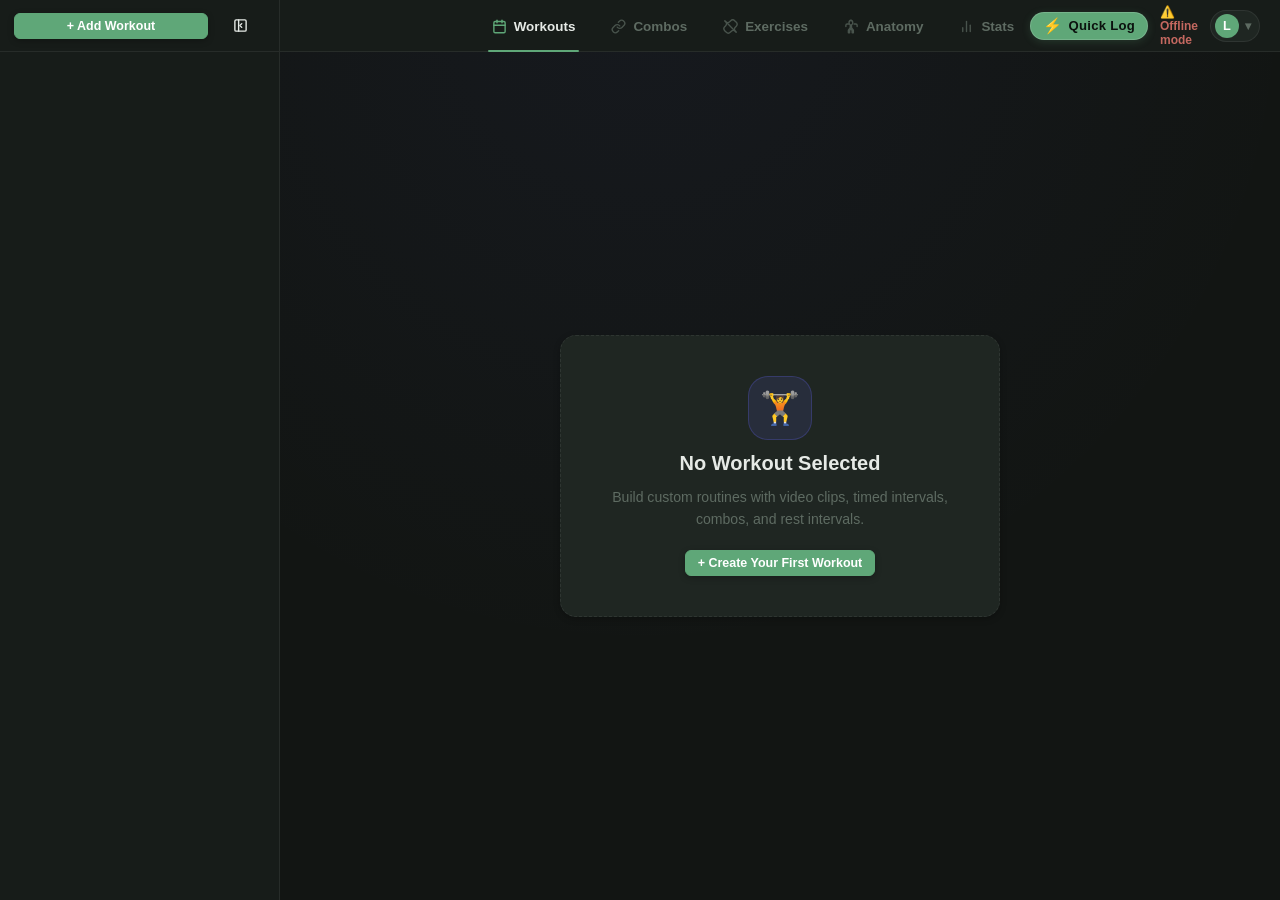
==== workout/index.html @ 7ec49caf "feat(workout): add quick workout logger with multi-exercise support and stats sync" ====
<!DOCTYPE html>
<html lang="en">
<head>
	<meta charset="UTF-8">
	<meta name="viewport" content="width=device-width, initial-scale=1.0">
	<title>Workout Routine Player</title>
	<link rel="preconnect" href="https://www.youtube.com">
	<link rel="preconnect" href="https://www.youtube-nocookie.com">
	<link rel="preconnect" href="https://googlevideo.com">
	<link rel="preconnect" href="https://i.ytimg.com">
	<link rel="dns-prefetch" href="https://googlevideo.com">
	<link rel="dns-prefetch" href="https://i.ytimg.com">
	<link rel="icon" href="data:image/svg+xml,<svg xmlns=%22http://www.w3.org/2000/svg%22 viewBox=%220 0 100 100%22><text y=%22.9em%22 font-size=%2290%22>💪</text></svg>">
	<link rel="stylesheet" href="css/styles.css?v=27">
</head>
<body>
	<div class="app-container">

		<!-- ── Top Navigation Bar ──────────────────────────────────────── -->
		<header class="app-topbar" id="app-topbar">
			<div class="topbar-left">
				<!-- Sidebar Expand / Show Button (displayed when sidebar is hidden on Workouts tab) -->
				<button id="sidebar-expand-btn" class="sidebar-expand-btn hidden" title="Show Sidebar" aria-label="Show Sidebar">
					<svg width="15" height="15" viewBox="0 0 24 24" fill="none" stroke="currentColor" stroke-width="2.2" stroke-linecap="round" stroke-linejoin="round"><rect width="18" height="18" x="3" y="3" rx="2" ry="2"/><path d="M9 3v18"/><path d="m12 9 3 3-3 3"/></svg>
				</button>
			</div>

			<!-- Top Navigation Tabs (Desktop / Tablet) -->
			<nav class="topbar-nav" id="topbar-nav" aria-label="Main Navigation">
				<button id="tab-routines-btn" class="topbar-tab active" title="Workouts">
					<svg width="15" height="15" viewBox="0 0 24 24" fill="none" stroke="currentColor" stroke-width="2.2" stroke-linecap="round" stroke-linejoin="round"><rect x="3" y="4" width="18" height="18" rx="2"/><line x1="16" y1="2" x2="16" y2="6"/><line x1="8" y1="2" x2="8" y2="6"/><line x1="3" y1="10" x2="21" y2="10"/></svg>
					<span>Workouts</span>
				</button>
				<button id="tab-combos-btn" class="topbar-tab" title="Combos">
					<svg width="15" height="15" viewBox="0 0 24 24" fill="none" stroke="currentColor" stroke-width="2.2" stroke-linecap="round" stroke-linejoin="round"><path d="M10 13a5 5 0 0 0 7.54.54l3-3a5 5 0 0 0-7.07-7.07l-1.72 1.71"/><path d="M14 11a5 5 0 0 0-7.54-.54l-3 3a5 5 0 0 0 7.07 7.07l1.71-1.71"/></svg>
					<span>Combos</span>
				</button>
				<button id="tab-exercises-btn" class="topbar-tab" title="Exercises">
					<svg width="15" height="15" viewBox="0 0 24 24" fill="none" stroke="currentColor" stroke-width="2.2" stroke-linecap="round" stroke-linejoin="round"><path d="m6.5 6.5 11 11"/><path d="m21 21-1-1a5 5 0 0 0-7.07 0l-.93.93a5 5 0 0 1-7.07 0l-1.86-1.86a5 5 0 0 1 0-7.07l.93-.93a5 5 0 0 0 0-7.07l-1-1"/><path d="m3 3 1 1a5 5 0 0 0 7.07 0l.93-.93a5 5 0 0 1 7.07 0l1.86 1.86a5 5 0 0 1 0 7.07l-.93.93a5 5 0 0 0 0 7.07l1 1"/></svg>
					<span>Exercises</span>
				</button>
				<button id="tab-anatomy-btn" class="topbar-tab" title="Anatomy">
					<svg width="15" height="15" viewBox="0 0 24 24" fill="none" stroke="currentColor" stroke-width="2.2" stroke-linecap="round" stroke-linejoin="round"><path d="M12 2a4 4 0 0 0-4 4c0 1.5.8 2.8 2 3.5V14l-3 4v4h2v-3.5l2-3.5 2 3.5V22h2v-4l-3-4V9.5c1.2-.7 2-2 2-3.5a4 4 0 0 0-4-4Z"/><path d="M8 8H5a2 2 0 0 0-2 2v2"/><path d="M16 8h3a2 2 0 0 1 2 2v2"/></svg>
					<span>Anatomy</span>
				</button>
				<button id="tab-stats-btn" class="topbar-tab" title="Stats">
					<svg width="15" height="15" viewBox="0 0 24 24" fill="none" stroke="currentColor" stroke-width="2.2" stroke-linecap="round" stroke-linejoin="round"><line x1="18" y1="20" x2="18" y2="10"/><line x1="12" y1="20" x2="12" y2="4"/><line x1="6" y1="20" x2="6" y2="14"/></svg>
					<span>Stats</span>
				</button>
			</nav>

			<div class="topbar-right">
				<button id="quick-log-btn" class="btn-quick-log" title="Quick Workout / Log Reps" aria-label="Quick Workout">
					<span class="quick-log-icon">⚡</span>
					<span class="quick-log-text">Quick Log</span>
				</button>
				<div id="sync-status" class="sync-status hidden" title="Server Sync Status"></div>
				<div class="profile-dropdown-container" id="profile-dropdown-container">
					<button id="user-profile-btn" class="btn-profile-compact" title="Profile & Theme" aria-label="Profile and Theme" aria-expanded="false" aria-haspopup="true">
						<span id="user-profile-name" class="user-avatar-initial">L</span>
						<span class="user-dropdown-caret">▾</span>
					</button>

					<div id="profile-dropdown-menu" class="profile-dropdown-menu hidden" role="menu">
						<div class="profile-dropdown-header">
							<div class="profile-dropdown-avatar" id="dropdown-user-avatar">L</div>
							<div class="profile-dropdown-user-info">
								<div class="profile-dropdown-name" id="dropdown-user-name">Levon</div>
								<div class="profile-dropdown-id" id="dropdown-user-id">@levon</div>
							</div>
						</div>

						<div class="profile-dropdown-divider"></div>

						<div class="profile-dropdown-theme-row">
							<span class="profile-dropdown-section-title">Theme</span>
							<button id="theme-switcher-btn" class="btn-theme-switcher" title="Switch Theme & Palette" aria-label="Switch Theme">
								<span id="active-theme-icon" class="theme-avatar-pill">🍵</span>
								<span id="active-theme-name" class="theme-name">Matcha</span>
								<span class="user-dropdown-caret">▾</span>
							</button>
						</div>

						<div class="profile-dropdown-divider"></div>

						<div class="profile-dropdown-section">
							<div class="profile-dropdown-section-title">Switch Profile</div>
							<div id="dropdown-profile-list" class="profile-dropdown-user-list"></div>
							<div class="profile-dropdown-new-user">
								<input type="text" id="dropdown-new-profile-input" class="dropdown-new-input clean-input" placeholder="New profile name..." autocomplete="off" autocorrect="off" autocapitalize="off" spellcheck="false">
								<button id="dropdown-create-profile-btn" class="btn btn-primary btn-xs">+ Add</button>
							</div>
						</div>
					</div>
				</div>
			</div>
		</header>

		<!-- ── Dedicated Workouts Sidebar ──────────────────────────── -->
		<aside class="sidebar" id="app-sidebar">
			<div class="sidebar-actions">
				<button id="add-workout-btn" class="btn btn-primary btn-sm">+ Add Workout</button>
				<button id="sidebar-toggle-btn" class="btn btn-ghost btn-xs btn-sidebar-toggle" title="Hide Sidebar (reclaim space)" aria-label="Hide Sidebar">
					<svg width="15" height="15" viewBox="0 0 24 24" fill="none" stroke="currentColor" stroke-width="2.2" stroke-linecap="round" stroke-linejoin="round"><rect width="18" height="18" x="3" y="3" rx="2" ry="2"/><path d="M9 3v18"/><path d="m14 9-3 3 3 3"/></svg>
				</button>
			</div>

			<div class="routine-list-container">
				<ul id="routine-list"></ul>
			</div>
		</aside>

		<!-- ── Main Content ──────────────────────────────────────────── -->
		<main class="main-content">

			<!-- ── Combos & Flows Library Catalog View ───────────────── -->
			<div id="combos-view" class="hidden main-scroll-surface"></div>

			<!-- ── Exercises Library Catalog View ────────────────────── -->
			<div id="exercises-view" class="hidden main-scroll-surface"></div>

			<!-- ── Anatomy & Muscle Explorer View ────────────────────── -->
			<div id="anatomy-view" class="hidden main-scroll-surface"></div>

			<!-- ── Stats & Streaks Dashboard View ────────────────────── -->
			<div id="stats-view" class="hidden main-scroll-surface"></div>

			<!-- ── Empty View ────────────────────────────────────────── -->
			<div id="empty-view" class="empty-state-view main-scroll-surface">
				<div class="empty-hero-card">
					<div class="empty-icon-circle">🏋️</div>
					<h3>No Workout Selected</h3>
					<p class="empty-message">Build custom routines with video clips, timed intervals, combos, and rest intervals.</p>
					<div class="empty-hero-actions">
						<button id="empty-create-btn" class="btn btn-primary btn-sm">+ Create Your First Workout</button>
					</div>
				</div>
			</div>

			<!-- ── Routine Overview View (View Mode) ────────────────── -->
			<div id="routine-view" class="hidden main-scroll-surface">
				<div id="routine-overview-container"></div>
			</div>

			<!-- ── Editor View (Edit Mode) ──────────────────────────── -->
			<div id="editor-view" class="hidden">
				<div id="editor-content" class="main-scroll-surface">
					<div class="editor-header">
						<input
							type="text"
							id="routine-title"
							class="input-title clean-input"
							placeholder="Workout title..."
							autocomplete="off"
							autocorrect="off"
							autocapitalize="off"
							spellcheck="false"
						>
						<button id="done-editing-btn" class="btn btn-primary btn-icon-only" title="Done (Save changes)" aria-label="Done">
							<svg width="18" height="18" viewBox="0 0 24 24" fill="none" stroke="currentColor" stroke-width="2.5" stroke-linecap="round" stroke-linejoin="round"><polyline points="20 6 9 17 4 12"/></svg>
						</button>
						<button id="cancel-editing-btn" class="btn btn-ghost btn-icon-only" title="Cancel (Discard changes)" aria-label="Cancel">
							<svg width="18" height="18" viewBox="0 0 24 24" fill="none" stroke="currentColor" stroke-width="2.2" stroke-linecap="round" stroke-linejoin="round"><line x1="18" y1="6" x2="6" y2="18"/><line x1="6" y1="6" x2="18" y2="18"/></svg>
						</button>
						<button id="delete-routine-btn" class="btn btn-danger btn-icon-only" title="Delete workout" aria-label="Delete">
							<svg width="18" height="18" viewBox="0 0 24 24" fill="none" stroke="currentColor" stroke-width="2" stroke-linecap="round" stroke-linejoin="round"><polyline points="3 6 5 6 21 6"/><path d="M19 6v14a2 2 0 0 1-2 2H7a2 2 0 0 1-2-2V6m3 0V4a2 2 0 0 1 2-2h4a2 2 0 0 1 2 2v2"/><line x1="10" y1="11" x2="10" y2="17"/><line x1="14" y1="11" x2="14" y2="17"/></svg>
						</button>
					</div>

					<div class="step-actions">
						<button id="add-exercise-btn" class="btn btn-sm btn-action-exercise">
							<span class="btn-icon">🥋</span>
							<span>Add Exercise</span>
						</button>
						<button id="add-combo-btn" class="btn btn-sm btn-action-combo">
							<svg width="15" height="15" viewBox="0 0 24 24" fill="none" stroke="currentColor" stroke-width="2.2" stroke-linecap="round" stroke-linejoin="round"><path d="M10 13a5 5 0 0 0 7.54.54l3-3a5 5 0 0 0-7.07-7.07l-1.72 1.71"/><path d="M14 11a5 5 0 0 0-7.54-.54l-3 3a5 5 0 0 0 7.07 7.07l1.71-1.71"/></svg>
							<span>Add Combo</span>
						</button>
						<button id="add-break-btn" class="btn btn-sm btn-action-break">
							<svg width="15" height="15" viewBox="0 0 24 24" fill="none" stroke="currentColor" stroke-width="2.2" stroke-linecap="round" stroke-linejoin="round"><path d="M14 2h-4a1 1 0 0 0-1 1v2h6V3a1 1 0 0 0-1-1z"/><path d="M15 2a3 3 0 0 1 3 3v0"/><rect x="7" y="6" width="10" height="15" rx="2"/><line x1="7" y1="10" x2="17" y2="10" stroke-width="1.5" opacity="0.6"/></svg>
							<span>Add Rest</span>
						</button>
						<div class="step-actions-spacer"></div>
						<button id="toggle-collapse-all-btn" class="btn btn-ghost btn-xs btn-collapse-toggle" title="Collapse or Expand all step cards to save space">
							<span class="collapse-icon">↕</span>
							<span id="collapse-toggle-text">Collapse All</span>
						</button>
					</div>

					<div id="step-list"></div>
				</div>
				<div class="editor-save-bar">
					<div class="editor-save-message">
						<span class="editor-save-message-title">Ready to save?</span>
						<span class="editor-save-message-hint">Finish editing and return to your workout.</span>
					</div>
					<button id="save-editing-btn" class="btn btn-primary editor-save-btn" type="button">
						<svg width="17" height="17" viewBox="0 0 24 24" fill="none" stroke="currentColor" stroke-width="2.5" stroke-linecap="round" stroke-linejoin="round" aria-hidden="true"><polyline points="20 6 9 17 4 12"/></svg>
						<span>Save workout</span>
					</button>
				</div>
			</div>

			<!-- ── Player View ───────────────────────────────────────── -->
			<div id="player-view" class="hidden main-scroll-surface">

				<!-- Floating Top Bar -->
				<div class="player-top-bar">
					<button id="player-back-btn" class="btn btn-ghost btn-sm" title="Exit Workout (Esc)">
						<svg width="16" height="16" viewBox="0 0 24 24" fill="none" stroke="currentColor" stroke-width="2.2" stroke-linecap="round" stroke-linejoin="round"><line x1="19" y1="12" x2="5" y2="12"/><polyline points="12 19 5 12 12 5"/></svg>
						Exit
					</button>
					<span id="player-routine-title" class="player-routine-title">Workout</span>
					<button id="fullscreen-top-btn" class="btn btn-ghost btn-sm" title="Toggle Fullscreen (F)">
						<svg class="icon-enter-fullscreen" width="16" height="16" viewBox="0 0 24 24" fill="none" stroke="currentColor" stroke-width="2.2" stroke-linecap="round" stroke-linejoin="round"><path d="M8 3H5a2 2 0 0 0-2 2v3m18 0V5a2 2 0 0 0-2-2h-3m0 18h3a2 2 0 0 0 2-2v-3M3 16v3a2 2 0 0 0 2 2h3"/></svg>
						<svg class="icon-exit-fullscreen hidden" width="16" height="16" viewBox="0 0 24 24" fill="none" stroke="currentColor" stroke-width="2.2" stroke-linecap="round" stroke-linejoin="round"><path d="M8 3v3a2 2 0 0 1-2 2H3m18 0h-3a2 2 0 0 1-2-2V3m0 18v-3a2 2 0 0 1 2-2h3M3 16h3a2 2 0 0 1 2 2v3"/></svg>
					</button>
				</div>

				<!-- Stage: video, timer, or countdown -->
				<div class="player-stage">
					<!-- YouTube player container -->
					<div id="video-wrapper" class="hidden">
						<div id="youtube-player"></div>
					</div>

					<!-- Timer overlay -->
					<div id="timer-overlay" class="hidden">
						<div class="timer-stage-content">
							<div id="timer-stage-header" class="timer-stage-header">
								<span id="timer-stage-badge" class="timer-stage-badge">⏱ TIMED INTERVAL</span>
								<h2 id="timer-stage-title" class="timer-stage-title">Exercise</h2>
							</div>
							<div id="timer-media-container" class="timer-media-container hidden">
								<img id="timer-media-img" class="timer-media-img" alt="Exercise animation" />
							</div>
							<div class="timer-ring-container">
								<svg viewBox="0 0 300 300">
									<circle class="timer-ring-bg" cx="150" cy="150" r="140" />
									<circle id="timer-ring" cx="150" cy="150" r="140" />
								</svg>
								<div class="timer-center-text">
									<div id="timer-display">00:30</div>
									<div id="timer-label" class="hidden">REST</div>
								</div>
							</div>
							<!-- Reps Step Mode Interactive Stepper HUD (Option 4) -->
							<div id="timer-reps-container" class="timer-reps-container hidden">
								<div class="reps-stepper-pill">
									<button type="button" id="reps-step-minus" class="reps-step-btn" title="Decrease reps (− / Down)" aria-label="Decrease reps">−</button>
									<div class="reps-stepper-display">
										<div id="reps-stepper-count" class="reps-stepper-count">20</div>
										<div class="reps-stepper-unit">REPS</div>
									</div>
									<button type="button" id="reps-step-plus" class="reps-step-btn" title="Increase reps (+ / Up)" aria-label="Increase reps">+</button>
								</div>
								<button type="button" id="reps-done-btn" class="btn btn-primary reps-done-action-btn" title="Complete reps & advance (Space / Enter)">
									✓ Done (Space / Enter)
								</button>
							</div>
							<!-- Up Next preview card for break steps -->
							<div id="up-next-card" class="up-next-card hidden">
								<span class="up-next-eyebrow">UP NEXT</span>
								<div class="up-next-details">
									<div id="up-next-media-thumb" class="up-next-media-thumb"></div>
									<div class="up-next-text">
										<div id="up-next-label" class="up-next-label">—</div>
										<div id="up-next-meta" class="up-next-meta"></div>
									</div>
								</div>
							</div>
						</div>
					</div>

					<!-- Countdown / Get Ready stage -->
					<div id="countdown-stage" class="countdown-stage hidden">
						<div class="countdown-stage-content">
							<div class="countdown-eyebrow">GET READY · WORKOUT STARTING</div>
							<h2 id="countdown-routine-title" class="countdown-routine-title">Workout</h2>

							<div class="countdown-circle-wrap">
								<svg class="countdown-svg" viewBox="0 0 200 200">
									<circle class="countdown-ring-bg" cx="100" cy="100" r="88" />
									<circle id="countdown-ring-fill" class="countdown-ring-fill" cx="100" cy="100" r="88" />
								</svg>
								<div id="countdown-number" class="countdown-number">5</div>
							</div>

							<!-- First movement up next preview -->
							<div id="countdown-first-up-card" class="countdown-first-up-card">
								<span class="first-up-eyebrow">FIRST MOVEMENT</span>
								<div class="first-up-content">
									<div id="countdown-first-thumb" class="first-up-thumb"></div>
									<div class="first-up-info">
										<div id="countdown-first-label" class="first-up-title">—</div>
										<div id="countdown-first-meta" class="first-up-meta"></div>
									</div>
								</div>
							</div>

							<button id="countdown-skip-btn" class="btn btn-ghost btn-sm countdown-skip-btn">
								Start Now (Space) ⏭️
							</button>
						</div>
					</div>
				</div>

				<!-- Condensed 2-Row Player Floating Bottom Stack -->
				<div class="player-floating-bottom">
					<!-- Row 1: Step Info + Integrated Segmented Timeline + Music Indicator -->
					<div class="player-hud-top-bar">
						<div class="player-hud-title-wrap">
							<span id="current-step-label" class="player-hud-label">—</span>
							<span id="current-step-type" class="player-hud-type"></span>
						</div>

						<div class="player-hud-timeline-wrap">
							<div id="step-timeline" class="step-timeline-condensed"></div>
						</div>

						<div class="player-hud-aux-wrap">
							<span id="step-counter" class="player-hud-counter">Step 0 / 0</span>
							<button id="player-music-toggle-btn" class="player-music-toggle-btn" title="Toggle background music controls">
								<svg class="music-icon" width="13" height="13" viewBox="0 0 24 24" fill="none" stroke="currentColor" stroke-width="2.2" stroke-linecap="round" stroke-linejoin="round"><path d="M9 18V5l12-2v13"/><circle cx="6" cy="18" r="3"/><circle cx="18" cy="16" r="3"/></svg>
								<span id="music-quick-title" class="music-quick-title">Music</span>
							</button>
							<span id="next-step-preview" class="player-hud-next"></span>
						</div>
					</div>

					<!-- Music Controls Shelf (Slide-down / Toggleable) -->
					<div id="music-controls-bar" class="music-controls-bar hidden">
						<span class="music-controls-icon">
							<svg width="15" height="15" viewBox="0 0 24 24" fill="none" stroke="currentColor" stroke-width="2.2" stroke-linecap="round" stroke-linejoin="round"><path d="M9 18V5l12-2v13"/><circle cx="6" cy="18" r="3"/><circle cx="18" cy="16" r="3"/></svg>
						</span>
						<button id="music-prev-btn" class="btn btn-ghost btn-sm" title="Previous track">
							<svg viewBox="0 0 24 24" width="13" height="13" fill="currentColor"><polygon points="19,20 9,12 19,4"/><rect x="5" y="4" width="3" height="16" rx="1"/></svg>
						</button>
						<button id="music-play-pause-btn" class="btn btn-ghost btn-sm" title="Play / Pause music (M)">
							<svg class="icon-music-pause" viewBox="0 0 24 24" width="13" height="13" fill="currentColor"><rect x="6" y="4" width="4" height="16" rx="1.5"/><rect x="14" y="4" width="4" height="16" rx="1.5"/></svg>
						</button>
						<span id="music-track-name" class="music-track-name">No music</span>
						<button id="music-next-btn" class="btn btn-ghost btn-sm" title="Next track">
							<svg viewBox="0 0 24 24" width="13" height="13" fill="currentColor"><polygon points="5,4 15,12 5,20"/><rect x="16" y="4" width="3" height="16" rx="1"/></svg>
						</button>
					</div>

					<!-- Row 2: Centered Floating Playback Controls Dock -->
					<div class="player-controls-container">
						<div class="player-controls">
							<button id="stop-btn" class="btn-control btn-control-secondary" title="Exit Workout (Esc)">
								<svg viewBox="0 0 24 24" width="16" height="16" fill="currentColor"><rect x="5" y="5" width="14" height="14" rx="2"/></svg>
							</button>
							<button id="prev-btn" class="btn-control btn-control-secondary" title="Previous step (←)">
								<svg viewBox="0 0 24 24" width="18" height="18" fill="currentColor"><polygon points="19,20 9,12 19,4"/><rect x="5" y="4" width="3" height="16" rx="1"/></svg>
							</button>
							<button id="play-pause-btn" class="btn-control btn-control-hero" title="Pause / Play (Space)">
								<svg viewBox="0 0 24 24" width="20" height="20" fill="currentColor"><rect x="6" y="4" width="4" height="16" rx="1.5"/><rect x="14" y="4" width="4" height="16" rx="1.5"/></svg>
							</button>
							<button id="skip-btn" class="btn-control btn-control-secondary" title="Next step (→)">
								<svg viewBox="0 0 24 24" width="18" height="18" fill="currentColor"><polygon points="5,4 15,12 5,20"/><rect x="16" y="4" width="3" height="16" rx="1"/></svg>
							</button>
							<button id="reset-btn" class="btn-control btn-control-secondary" title="Restart routine (R)">
								<svg viewBox="0 0 24 24" width="18" height="18" fill="none" stroke="currentColor" stroke-width="2.2" stroke-linecap="round" stroke-linejoin="round"><path d="M3 12a9 9 0 1 0 9-9 9.75 9.75 0 0 0-6.74 2.74L3 8"/><path d="M3 3v5h5"/></svg>
							</button>
							<button id="fullscreen-dock-btn" class="btn-control btn-control-secondary" title="Toggle Fullscreen (F)">
								<svg class="icon-enter-fullscreen" width="16" height="16" viewBox="0 0 24 24" fill="none" stroke="currentColor" stroke-width="2.2" stroke-linecap="round" stroke-linejoin="round"><path d="M8 3H5a2 2 0 0 0-2 2v3m18 0V5a2 2 0 0 0-2-2h-3m0 18h3a2 2 0 0 0 2-2v-3M3 16v3a2 2 0 0 0 2 2h3"/></svg>
								<svg class="icon-exit-fullscreen hidden" width="16" height="16" viewBox="0 0 24 24" fill="none" stroke="currentColor" stroke-width="2.2" stroke-linecap="round" stroke-linejoin="round"><path d="M8 3v3a2 2 0 0 1-2 2H3m18 0h-3a2 2 0 0 1-2-2V3m0 18v-3a2 2 0 0 1 2-2h3M3 16h3a2 2 0 0 1 2 2v3"/></svg>
							</button>
						</div>
					</div>
				</div>
			</div>

		</main>

		<!-- ── Mobile Bottom Navigation Bar ──────────────────────────── -->
		<nav class="mobile-bottom-nav" id="mobile-bottom-nav" aria-label="Mobile Navigation">
			<button id="m-tab-routines-btn" class="mobile-nav-btn active">
				<svg width="18" height="18" viewBox="0 0 24 24" fill="none" stroke="currentColor" stroke-width="2.2" stroke-linecap="round" stroke-linejoin="round"><rect x="3" y="4" width="18" height="18" rx="2"/><line x1="16" y1="2" x2="16" y2="6"/><line x1="8" y1="2" x2="8" y2="6"/><line x1="3" y1="10" x2="21" y2="10"/></svg>
				<span>Workouts</span>
			</button>
			<button id="m-tab-combos-btn" class="mobile-nav-btn">
				<svg width="18" height="18" viewBox="0 0 24 24" fill="none" stroke="currentColor" stroke-width="2.2" stroke-linecap="round" stroke-linejoin="round"><path d="M10 13a5 5 0 0 0 7.54.54l3-3a5 5 0 0 0-7.07-7.07l-1.72 1.71"/><path d="M14 11a5 5 0 0 0-7.54-.54l-3 3a5 5 0 0 0 7.07 7.07l1.71-1.71"/></svg>
				<span>Combos</span>
			</button>
			<button id="m-tab-exercises-btn" class="mobile-nav-btn">
				<svg width="18" height="18" viewBox="0 0 24 24" fill="none" stroke="currentColor" stroke-width="2.2" stroke-linecap="round" stroke-linejoin="round"><path d="m6.5 6.5 11 11"/><path d="m21 21-1-1a5 5 0 0 0-7.07 0l-.93.93a5 5 0 0 1-7.07 0l-1.86-1.86a5 5 0 0 1 0-7.07l.93-.93a5 5 0 0 0 0-7.07l-1-1"/><path d="m3 3 1 1a5 5 0 0 0 7.07 0l.93-.93a5 5 0 0 1 7.07 0l1.86 1.86a5 5 0 0 1 0 7.07l-.93.93a5 5 0 0 0 0 7.07l1 1"/></svg>
				<span>Exercises</span>
			</button>
			<button id="m-tab-anatomy-btn" class="mobile-nav-btn">
				<svg width="18" height="18" viewBox="0 0 24 24" fill="none" stroke="currentColor" stroke-width="2.2" stroke-linecap="round" stroke-linejoin="round"><path d="M12 2a4 4 0 0 0-4 4c0 1.5.8 2.8 2 3.5V14l-3 4v4h2v-3.5l2-3.5 2 3.5V22h2v-4l-3-4V9.5c1.2-.7 2-2 2-3.5a4 4 0 0 0-4-4Z"/><path d="M8 8H5a2 2 0 0 0-2 2v2"/><path d="M16 8h3a2 2 0 0 1 2 2v2"/></svg>
				<span>Anatomy</span>
			</button>
			<button id="m-tab-stats-btn" class="mobile-nav-btn">
				<svg width="18" height="18" viewBox="0 0 24 24" fill="none" stroke="currentColor" stroke-width="2.2" stroke-linecap="round" stroke-linejoin="round"><line x1="18" y1="20" x2="18" y2="10"/><line x1="12" y1="20" x2="12" y2="4"/><line x1="6" y1="20" x2="6" y2="14"/></svg>
				<span>Stats</span>
			</button>
		</nav>
	</div>

	<!-- Profile Switcher Modal -->
	<div id="profile-modal-backdrop" class="modal-backdrop hidden">
		<div class="modal-window profile-modal-window">
			<div class="modal-header">
				<h3 class="modal-title">Switch Profile</h3>
				<button id="profile-modal-close-btn" class="modal-close-btn" title="Close">✕</button>
			</div>
			<div class="modal-body">
				<p class="modal-message">Select a soft account or create a new profile to track your routines and streaks independently.</p>
				<div id="profile-user-list" class="profile-user-list"></div>
				<div class="new-profile-box">
					<input type="text" id="new-profile-input" class="modal-input clean-input" placeholder="New profile name..." autocomplete="off" autocorrect="off" autocapitalize="off" spellcheck="false">
					<button id="create-profile-btn" class="btn btn-primary btn-sm">+ Create</button>
				</div>
			</div>
		</div>
	</div>

	<!-- YouTube music player (in-viewport to avoid browser background throttling, visually hidden) -->
	<div id="yt-music-container" style="position:fixed;width:200px;height:200px;bottom:0;right:0;opacity:0.001;pointer-events:none;z-index:-100;">
		<div id="yt-music-player"></div>
	</div>

	<!-- Workout Completion Modal -->
	<div id="completion-modal-backdrop" class="modal-backdrop hidden">
		<div class="modal-window completion-modal-window">
			<div class="modal-header completion-modal-header">
				<div class="completion-header-content">
					<span class="completion-hero-emoji">🎉</span>
					<div>
						<h3 class="modal-title completion-title">Workout Completed!</h3>
						<p id="completion-routine-title" class="completion-subtitle">Workout Title</p>
					</div>
				</div>
				<button id="completion-modal-close-btn" class="modal-close-btn" title="Close">✕</button>
			</div>
			<div class="modal-body completion-modal-body">
				<!-- Stat Badges -->
				<div class="completion-stats-grid">
					<div class="completion-stat-card">
						<span class="completion-stat-icon">⏱</span>
						<span id="completion-stat-duration" class="completion-stat-val">0m 0s</span>
						<span class="completion-stat-lbl">Active Time</span>
					</div>
					<div class="completion-stat-card">
						<span class="completion-stat-icon">✅</span>
						<span id="completion-stat-steps" class="completion-stat-val">0 / 0</span>
						<span class="completion-stat-lbl">Steps Done</span>
					</div>
					<div class="completion-stat-card">
						<span class="completion-stat-icon">🔥</span>
						<span id="completion-stat-streak" class="completion-stat-val">—</span>
						<span class="completion-stat-lbl">Daily Streak</span>
					</div>
				</div>

				<!-- What Was Done Section -->
				<div class="completion-section-header">
					<span>What Was Done</span>
					<span id="completion-steps-count" class="completion-count-pill">0 steps</span>
				</div>
				<div id="completion-steps-list" class="completion-steps-list"></div>
			</div>
			<div class="modal-footer completion-modal-footer">
				<button id="completion-stats-btn" class="btn btn-secondary btn-sm">📊 View Stats</button>
				<button id="completion-restart-btn" class="btn btn-secondary btn-sm">🔄 Restart</button>
				<button id="completion-done-btn" class="btn btn-primary btn-sm">✓ Done</button>
			</div>
		</div>
	</div>

	<!-- Modern Modal Dialog -->
	<div id="modal-backdrop" class="modal-backdrop hidden">
		<div class="modal-window">
			<div class="modal-header">
				<h3 id="modal-title" class="modal-title">Title</h3>
				<button id="modal-close-btn" class="modal-close-btn" title="Close">✕</button>
			</div>
			<div class="modal-body">
				<p id="modal-message" class="modal-message"></p>
				<div id="modal-input-group" class="modal-input-group">
					<input type="text" id="modal-input" class="modal-input clean-input" autocomplete="off" autocorrect="off" autocapitalize="off" spellcheck="false">
				</div>
			</div>
			<div class="modal-footer">
				<button id="modal-cancel-btn" class="btn btn-ghost">Cancel</button>
				<button id="modal-confirm-btn" class="btn btn-primary">Confirm</button>
			</div>
		</div>
	</div>

	<!-- Theme Switcher Modal (Concept 4 Visual Preview Cards) -->
	<div id="theme-modal-backdrop" class="modal-backdrop hidden">
		<div class="modal-window theme-modal-window">
			<div class="modal-header theme-modal-header">
				<div class="theme-modal-header-left">
					<span class="theme-modal-emoji">🎨</span>
					<div>
						<h3 class="modal-title">Color Themes & Zen Palettes</h3>
						<p class="theme-modal-subtitle">Select a calming theme for day or evening training sessions</p>
					</div>
				</div>
				<button id="theme-modal-close-btn" class="modal-close-btn" title="Close">✕</button>
			</div>
			<div class="modal-body theme-modal-body">
				<div class="theme-split-columns">
					<!-- Dark Zen Section -->
					<div class="theme-group-section">
						<div class="theme-group-header">
							<span>🌙 Dark Zen Moods</span>
							<span class="theme-group-tag">4 Themes</span>
						</div>
						<div id="theme-dark-grid" class="theme-cards-grid"></div>
					</div>

					<!-- Light Zen Section -->
					<div class="theme-group-section">
						<div class="theme-group-header">
							<span>☀️ Daylight & Washi Zen</span>
							<span class="theme-group-tag">4 Themes</span>
						</div>
						<div id="theme-light-grid" class="theme-cards-grid"></div>
					</div>
				</div>

				<!-- Baseline Section -->
				<div class="theme-group-section theme-group-baseline">
					<div class="theme-group-header">
						<span>⚡ Legacy Baseline</span>
					</div>
					<div id="theme-baseline-grid" class="theme-cards-grid"></div>
				</div>
			</div>
		</div>
	</div>

	<script type="module" src="js/app.js?v=26"></script>
</body>
</html>
---- workout/css/styles.css ----
/* ── Workout Routine Player ─────────────────────────────────────────────────
 * Modern dark-theme fitness UI with sleek micro-interactions.
 * ────────────────────────────────────────────────────────────────────────── */

/* ── Reset & Base ────────────────────────────────────────────────────────── */

*,
*::before,
*::after {
	box-sizing: border-box;
	margin: 0;
	padding: 0;
}

/* ── Color Themes (Zen Palettes) ─────────────────────────────────────────── */

:root,
[data-theme="matcha-dark"] {
	--theme-mode: dark;
	--bg-primary: #121513;
	--bg-secondary: #171c19;
	--bg-card: #1f2622;
	--bg-card-elevated: #27312c;
	--bg-input: #151a17;
	--bg-hover: #2e3b34;
	--bg-active: #38473f;

	--text-primary: #e6eae6;
	--text-secondary: #97a39b;
	--text-muted: #5e6b62;

	--accent: #5fa778;
	--accent-hover: #4e8e66;
	--accent-glow: rgba(95, 167, 120, 0.2);
	--accent-subtle: rgba(95, 167, 120, 0.12);

	--clip-color: #6aa3a9;
	--clip-glow: rgba(106, 163, 169, 0.18);
	--clip-subtle: rgba(106, 163, 169, 0.1);

	--timer-color: #cbb07a;
	--timer-glow: rgba(203, 176, 122, 0.18);
	--timer-subtle: rgba(203, 176, 122, 0.1);

	--break-color: #78a88a;
	--break-glow: rgba(120, 168, 138, 0.18);
	--break-subtle: rgba(120, 168, 138, 0.1);

	--danger: #c46860;
	--danger-hover: #b0574f;
	--danger-subtle: rgba(196, 104, 96, 0.12);

	--success: #5fa778;
	--success-glow: rgba(95, 167, 120, 0.2);
	--warning: #cbb07a;

	--muscle-upper: #c47668;
	--muscle-core: #6aa3a9;
	--muscle-lower: #78a88a;

	--border: rgba(255, 255, 255, 0.07);
	--border-hover: rgba(255, 255, 255, 0.14);
	--border-focus: rgba(95, 167, 120, 0.5);

	--radius-lg: 16px;
	--radius: 12px;
	--radius-sm: 8px;
	--radius-xs: 6px;
	--radius-pill: 9999px;

	--shadow-sm: 0 2px 6px rgba(0, 0, 0, 0.25);
	--shadow: 0 6px 18px rgba(0, 0, 0, 0.35);
	--shadow-lg: 0 16px 40px rgba(0, 0, 0, 0.5);

	--transition-fast: 0.15s cubic-bezier(0.4, 0, 0.2, 1);
	--transition: 0.22s cubic-bezier(0.4, 0, 0.2, 1);
	--transition-spring: 0.3s cubic-bezier(0.175, 0.885, 0.32, 1.275);

	font-size: 16px;
}

[data-theme="wabi-sabi-dark"] {
	--theme-mode: dark;
	--bg-primary: #161413;
	--bg-secondary: #1c1918;
	--bg-card: #24201e;
	--bg-card-elevated: #2e2a27;
	--bg-input: #191715;
	--bg-hover: #38332f;
	--bg-active: #443e39;

	--text-primary: #f0ebe3;
	--text-secondary: #a89f94;
	--text-muted: #6e655a;

	--accent: #c77953;
	--accent-hover: #b26742;
	--accent-glow: rgba(199, 121, 83, 0.2);
	--accent-subtle: rgba(199, 121, 83, 0.12);

	--clip-color: #8195a2;
	--clip-glow: rgba(129, 149, 162, 0.18);
	--clip-subtle: rgba(129, 149, 162, 0.1);

	--timer-color: #d19e5b;
	--timer-glow: rgba(209, 158, 91, 0.18);
	--timer-subtle: rgba(209, 158, 91, 0.1);

	--break-color: #82967e;
	--break-glow: rgba(130, 150, 126, 0.18);
	--break-subtle: rgba(130, 150, 126, 0.1);

	--danger: #bf5a52;
	--danger-hover: #ab4942;
	--danger-subtle: rgba(191, 90, 82, 0.12);

	--success: #82967e;
	--success-glow: rgba(130, 150, 126, 0.2);
	--warning: #d19e5b;

	--muscle-upper: #c77953;
	--muscle-core: #8195a2;
	--muscle-lower: #82967e;

	--border: rgba(255, 255, 255, 0.07);
	--border-hover: rgba(255, 255, 255, 0.14);
	--border-focus: rgba(199, 121, 83, 0.5);
}

[data-theme="nordic-dark"] {
	--theme-mode: dark;
	--bg-primary: #101419;
	--bg-secondary: #151b22;
	--bg-card: #1c242e;
	--bg-card-elevated: #25313f;
	--bg-input: #13181f;
	--bg-hover: #2f3e50;
	--bg-active: #3a4c62;

	--text-primary: #e6edf4;
	--text-secondary: #96a5b7;
	--text-muted: #59697b;

	--accent: #6b95b8;
	--accent-hover: #5680a2;
	--accent-glow: rgba(107, 149, 184, 0.2);
	--accent-subtle: rgba(107, 149, 184, 0.12);

	--clip-color: #7e8db5;
	--clip-glow: rgba(126, 141, 181, 0.18);
	--clip-subtle: rgba(126, 141, 181, 0.1);

	--timer-color: #cfa56c;
	--timer-glow: rgba(207, 165, 108, 0.18);
	--timer-subtle: rgba(207, 165, 108, 0.1);

	--break-color: #6ca396;
	--break-glow: rgba(108, 163, 150, 0.18);
	--break-subtle: rgba(108, 163, 150, 0.1);

	--danger: #c76464;
	--danger-hover: #b45151;
	--danger-subtle: rgba(199, 100, 100, 0.12);

	--success: #6ca396;
	--success-glow: rgba(108, 163, 150, 0.2);
	--warning: #cfa56c;

	--muscle-upper: #7e8db5;
	--muscle-core: #6b95b8;
	--muscle-lower: #6ca396;

	--border: rgba(255, 255, 255, 0.07);
	--border-hover: rgba(255, 255, 255, 0.14);
	--border-focus: rgba(107, 149, 184, 0.5);
}

[data-theme="kanso-dark"] {
	--theme-mode: dark;
	--bg-primary: #131313;
	--bg-secondary: #1a1a1a;
	--bg-card: #222222;
	--bg-card-elevated: #2b2b2b;
	--bg-input: #171717;
	--bg-hover: #353535;
	--bg-active: #404040;

	--text-primary: #ececec;
	--text-secondary: #9e9e9e;
	--text-muted: #616161;

	--accent: #d4b47a;
	--accent-hover: #c19f63;
	--accent-glow: rgba(212, 180, 122, 0.2);
	--accent-subtle: rgba(212, 180, 122, 0.12);

	--clip-color: #9e9e9e;
	--clip-glow: rgba(158, 158, 158, 0.15);
	--clip-subtle: rgba(158, 158, 158, 0.08);

	--timer-color: #d4b47a;
	--timer-glow: rgba(212, 180, 122, 0.18);
	--timer-subtle: rgba(212, 180, 122, 0.1);

	--break-color: #849c89;
	--break-glow: rgba(132, 156, 137, 0.18);
	--break-subtle: rgba(132, 156, 137, 0.1);

	--danger: #b85953;
	--danger-hover: #a54742;
	--danger-subtle: rgba(184, 89, 83, 0.12);

	--success: #849c89;
	--success-glow: rgba(132, 156, 137, 0.2);
	--warning: #d4b47a;

	--muscle-upper: #d4b47a;
	--muscle-core: #9e9e9e;
	--muscle-lower: #849c89;

	--border: rgba(255, 255, 255, 0.07);
	--border-hover: rgba(255, 255, 255, 0.14);
	--border-focus: rgba(212, 180, 122, 0.5);
}

[data-theme="washi-light"] {
	--theme-mode: light;
	--bg-primary: #f8f7f2;
	--bg-secondary: #efede5;
	--bg-card: #ffffff;
	--bg-card-elevated: #f4f2ea;
	--bg-input: #ffffff;
	--bg-hover: #e8e5dc;
	--bg-active: #dfdbd0;

	--text-primary: #1e2621;
	--text-secondary: #56645a;
	--text-muted: #859489;

	--accent: #3d7e56;
	--accent-hover: #2f6544;
	--accent-glow: rgba(61, 126, 86, 0.15);
	--accent-subtle: rgba(61, 126, 86, 0.09);

	--clip-color: #3b7b85;
	--clip-glow: rgba(59, 123, 133, 0.15);
	--clip-subtle: rgba(59, 123, 133, 0.08);

	--timer-color: #9e782f;
	--timer-glow: rgba(158, 120, 47, 0.15);
	--timer-subtle: rgba(158, 120, 47, 0.08);

	--break-color: #4a825e;
	--break-glow: rgba(74, 130, 94, 0.15);
	--break-subtle: rgba(74, 130, 94, 0.08);

	--danger: #b34b42;
	--danger-hover: #9c3c34;
	--danger-subtle: rgba(179, 75, 66, 0.09);

	--success: #3d7e56;
	--success-glow: rgba(61, 126, 86, 0.15);
	--warning: #9e782f;

	--muscle-upper: #b86253;
	--muscle-core: #3b7b85;
	--muscle-lower: #4a825e;

	--border: rgba(0, 0, 0, 0.07);
	--border-hover: rgba(0, 0, 0, 0.14);
	--border-focus: rgba(61, 126, 86, 0.5);

	--shadow-sm: 0 2px 6px rgba(0, 0, 0, 0.05);
	--shadow: 0 6px 18px rgba(0, 0, 0, 0.08);
	--shadow-lg: 0 16px 40px rgba(0, 0, 0, 0.12);
}

[data-theme="sandstone-light"] {
	--theme-mode: light;
	--bg-primary: #f7f4ef;
	--bg-secondary: #eee8de;
	--bg-card: #ffffff;
	--bg-card-elevated: #f4eee3;
	--bg-input: #ffffff;
	--bg-hover: #e5ded2;
	--bg-active: #dad1c3;

	--text-primary: #2b2521;
	--text-secondary: #6e635a;
	--text-muted: #9c9187;

	--accent: #b85d39;
	--accent-hover: #9c4b2a;
	--accent-glow: rgba(184, 93, 57, 0.15);
	--accent-subtle: rgba(184, 93, 57, 0.09);

	--clip-color: #556b78;
	--clip-glow: rgba(85, 107, 120, 0.15);
	--clip-subtle: rgba(85, 107, 120, 0.08);

	--timer-color: #a87232;
	--timer-glow: rgba(168, 114, 50, 0.15);
	--timer-subtle: rgba(168, 114, 50, 0.08);

	--break-color: #597356;
	--break-glow: rgba(89, 115, 86, 0.15);
	--break-subtle: rgba(89, 115, 86, 0.08);

	--danger: #a83e36;
	--danger-hover: #91312a;
	--danger-subtle: rgba(168, 62, 54, 0.09);

	--success: #597356;
	--success-glow: rgba(89, 115, 86, 0.15);
	--warning: #a87232;

	--muscle-upper: #b85d39;
	--muscle-core: #556b78;
	--muscle-lower: #597356;

	--border: rgba(0, 0, 0, 0.07);
	--border-hover: rgba(0, 0, 0, 0.14);
	--border-focus: rgba(184, 93, 57, 0.5);

	--shadow-sm: 0 2px 6px rgba(0, 0, 0, 0.05);
	--shadow: 0 6px 18px rgba(0, 0, 0, 0.08);
	--shadow-lg: 0 16px 40px rgba(0, 0, 0, 0.12);
}

[data-theme="nordic-light"] {
	--theme-mode: light;
	--bg-primary: #f4f7fa;
	--bg-secondary: #e8f0f6;
	--bg-card: #ffffff;
	--bg-card-elevated: #edf4fa;
	--bg-input: #ffffff;
	--bg-hover: #dde7f0;
	--bg-active: #cfdce8;

	--text-primary: #17222c;
	--text-secondary: #506173;
	--text-muted: #8595a8;

	--accent: #3d7299;
	--accent-hover: #2e5979;
	--accent-glow: rgba(61, 114, 153, 0.15);
	--accent-subtle: rgba(61, 114, 153, 0.09);

	--clip-color: #52638a;
	--clip-glow: rgba(82, 99, 138, 0.15);
	--clip-subtle: rgba(82, 99, 138, 0.08);

	--timer-color: #a67432;
	--timer-glow: rgba(166, 116, 50, 0.15);
	--timer-subtle: rgba(166, 116, 50, 0.08);

	--break-color: #3f7d6e;
	--break-glow: rgba(63, 125, 110, 0.15);
	--break-subtle: rgba(63, 125, 110, 0.08);

	--danger: #b04343;
	--danger-hover: #963434;
	--danger-subtle: rgba(176, 67, 67, 0.09);

	--success: #3f7d6e;
	--success-glow: rgba(63, 125, 110, 0.15);
	--warning: #a67432;

	--muscle-upper: #52638a;
	--muscle-core: #3d7299;
	--muscle-lower: #3f7d6e;

	--border: rgba(0, 0, 0, 0.07);
	--border-hover: rgba(0, 0, 0, 0.14);
	--border-focus: rgba(61, 114, 153, 0.5);

	--shadow-sm: 0 2px 6px rgba(0, 0, 0, 0.05);
	--shadow: 0 6px 18px rgba(0, 0, 0, 0.08);
	--shadow-lg: 0 16px 40px rgba(0, 0, 0, 0.12);
}

[data-theme="kanso-light"] {
	--theme-mode: light;
	--bg-primary: #fcfcfc;
	--bg-secondary: #f2f2f2;
	--bg-card: #ffffff;
	--bg-card-elevated: #f7f7f7;
	--bg-input: #ffffff;
	--bg-hover: #e8e8e8;
	--bg-active: #dcdcdc;

	--text-primary: #181818;
	--text-secondary: #5a5a5a;
	--text-muted: #929292;

	--accent: #967439;
	--accent-hover: #7d5e2a;
	--accent-glow: rgba(150, 116, 57, 0.15);
	--accent-subtle: rgba(150, 116, 57, 0.09);

	--clip-color: #555555;
	--clip-glow: rgba(85, 85, 85, 0.12);
	--clip-subtle: rgba(85, 85, 85, 0.07);

	--timer-color: #967439;
	--timer-glow: rgba(150, 116, 57, 0.15);
	--timer-subtle: rgba(150, 116, 57, 0.08);

	--break-color: #4b6e54;
	--break-glow: rgba(75, 110, 84, 0.15);
	--break-subtle: rgba(75, 110, 84, 0.08);

	--danger: #9c3b35;
	--danger-hover: #832e29;
	--danger-subtle: rgba(156, 59, 53, 0.09);

	--success: #4b6e54;
	--success-glow: rgba(75, 110, 84, 0.15);
	--warning: #967439;

	--muscle-upper: #967439;
	--muscle-core: #555555;
	--muscle-lower: #4b6e54;

	--border: rgba(0, 0, 0, 0.08);
	--border-hover: rgba(0, 0, 0, 0.16);
	--border-focus: rgba(150, 116, 57, 0.5);

	--shadow-sm: 0 2px 6px rgba(0, 0, 0, 0.05);
	--shadow: 0 6px 18px rgba(0, 0, 0, 0.08);
	--shadow-lg: 0 16px 40px rgba(0, 0, 0, 0.12);
}

[data-theme="current"] {
	--theme-mode: dark;
	--bg-primary: #090a10;
	--bg-secondary: #10121a;
	--bg-card: #161824;
	--bg-card-elevated: #1e2133;
	--bg-input: #0c0e15;
	--bg-hover: #222538;
	--bg-active: #2a2e47;

	--text-primary: #f1f2f8;
	--text-secondary: #9ea2bd;
	--text-muted: #656984;

	--accent: #6366f1;
	--accent-hover: #4f46e5;
	--accent-glow: rgba(99, 102, 241, 0.35);
	--accent-subtle: rgba(99, 102, 241, 0.12);

	--clip-color: #06b6d4;
	--clip-glow: rgba(6, 182, 212, 0.3);
	--clip-subtle: rgba(6, 182, 212, 0.1);

	--timer-color: #f59e0b;
	--timer-glow: rgba(245, 158, 11, 0.3);
	--timer-subtle: rgba(245, 158, 11, 0.1);

	--break-color: #10b981;
	--break-glow: rgba(16, 185, 129, 0.3);
	--break-subtle: rgba(16, 185, 129, 0.1);

	--danger: #ef4444;
	--danger-hover: #dc2626;
	--danger-subtle: rgba(239, 68, 68, 0.12);

	--success: #10b981;
	--success-glow: rgba(16, 185, 129, 0.3);
	--warning: #f59e0b;

	--muscle-upper: #f43f5e;
	--muscle-core: #06b6d4;
	--muscle-lower: #10b981;

	--border: rgba(255, 255, 255, 0.08);
	--border-hover: rgba(255, 255, 255, 0.16);
	--border-focus: rgba(99, 102, 241, 0.6);

	--shadow-sm: 0 2px 8px rgba(0, 0, 0, 0.3);
	--shadow: 0 8px 24px rgba(0, 0, 0, 0.45);
	--shadow-lg: 0 20px 48px rgba(0, 0, 0, 0.6);
}

html, body {
	height: 100%;
	font-family: -apple-system, BlinkMacSystemFont, 'Inter', 'Segoe UI', Roboto, Helvetica, Arial, sans-serif;
	background: var(--bg-primary);
	color: var(--text-primary);
	overflow: hidden;
	-webkit-font-smoothing: antialiased;
	-moz-osx-font-smoothing: grayscale;
}

/* ── Layout ──────────────────────────────────────────────────────────────── */

.app-container {
	display: grid;
	grid-template-columns: 280px 1fr;
	grid-template-rows: 52px 1fr;
	grid-template-areas:
		"sidebar topbar"
		"sidebar main";
	height: 100vh;
	width: 100vw;
	overflow: hidden;
	background: radial-gradient(circle at 50% 0%, rgba(99, 102, 241, 0.05) 0%, transparent 60%);
}

/* ── Top Navigation Bar ─────────────────────────────────────────────────── */

.app-topbar {
	grid-area: topbar;
	height: 52px;
	min-height: 52px;
	box-sizing: border-box;
	background: var(--bg-secondary);
	border-bottom: 1px solid var(--border);
	display: grid;
	grid-template-columns: 1fr auto 1fr;
	align-items: center;
	padding: 0 20px;
	z-index: 30;
	user-select: none;
	min-width: 0;
}

.topbar-left {
	display: flex;
	align-items: center;
}

.topbar-nav {
	grid-column: 2;
	display: flex;
	align-items: center;
	gap: 4px;
	height: 100%;
}

.topbar-tab {
	background: transparent;
	border: none;
	color: var(--text-muted);
	padding: 0 16px;
	height: 52px;
	font-size: 0.84rem;
	font-weight: 600;
	cursor: pointer;
	display: inline-flex;
	align-items: center;
	gap: 7px;
	transition: color var(--transition-fast), background var(--transition-fast);
	white-space: nowrap;
	position: relative;
}

.topbar-tab svg {
	flex-shrink: 0;
	opacity: 0.7;
	transition: opacity var(--transition-fast), stroke var(--transition-fast);
}

.topbar-tab:hover {
	background: transparent;
	color: var(--text-primary);
}

.topbar-tab:hover svg {
	opacity: 1;
}

.topbar-tab.active {
	background: transparent;
	color: var(--text-primary);
	border: none;
	box-shadow: none;
}

.topbar-tab.active svg {
	opacity: 1;
	stroke: var(--accent);
}

.topbar-tab.active::after {
	content: '';
	position: absolute;
	bottom: 0;
	left: 12px;
	right: 12px;
	height: 2px;
	background: var(--accent);
	border-radius: 2px;
}

.topbar-right {
	grid-column: 3;
	display: flex;
	align-items: center;
	justify-content: flex-end;
	gap: 12px;
}

/* ── Sidebar ─────────────────────────────────────────────────────────────── */

.sidebar {
	grid-area: sidebar;
	width: 280px;
	min-width: 260px;
	height: 100%;
	background: var(--bg-secondary);
	border-right: 1px solid var(--border);
	display: flex;
	flex-direction: column;
	overflow: hidden;
	z-index: 20;
	transition: margin-left 0.28s cubic-bezier(0.4, 0, 0.2, 1), opacity 0.22s ease;
	flex-shrink: 0;
}

.app-container.sidebar-hidden {
	grid-template-columns: 0px 1fr;
}

.app-container.sidebar-hidden .sidebar {
	margin-left: -280px;
	opacity: 0;
	pointer-events: none;
	border-right: none;
}

/* Hide sidebar and reclaim 100% space on non-routines tabs (Exercises, Anatomy, Stats, Combos) */
.app-container.non-routines-tab {
	grid-template-columns: 0px 1fr;
}

.app-container.non-routines-tab .sidebar {
	display: none !important;
}

.app-container.non-routines-tab .sidebar-expand-btn {
	display: none !important;
}

/* Sidebar Expand Button (positioned in topbar-left) */
.sidebar-expand-btn {
	display: inline-flex;
	align-items: center;
	justify-content: center;
	width: 32px;
	height: 32px;
	padding: 0;
	background: transparent;
	color: var(--text-secondary);
	border: 1px solid var(--border);
	border-radius: var(--radius-sm);
	cursor: pointer;
	transition: all var(--transition-fast);
}

.sidebar-expand-btn:hover {
	background: var(--bg-hover);
	border-color: var(--accent);
	color: var(--text-primary);
}

.sidebar-expand-btn.hidden {
	display: none !important;
}


.brand-left {
	display: flex;
	align-items: center;
	gap: 7px;
}

.brand-logo {
	font-size: 1.2rem;
	line-height: 1;
}

.brand-title {
	font-size: 1.15rem;
	font-weight: 800;
	letter-spacing: -0.02em;
	color: var(--text-primary);
	margin: 0;
}

.brand-actions {
	display: flex;
	align-items: center;
	gap: 6px;
}

.btn-theme-switcher {
	display: inline-flex;
	align-items: center;
	gap: 6px;
	padding: 4px 10px;
	border-radius: var(--radius-pill, 20px);
	background: var(--bg-card);
	border: 1px solid var(--border);
	color: var(--text-primary);
	font-size: 0.78rem;
	font-weight: 600;
	cursor: pointer;
	transition: all var(--transition-fast);
}

.btn-theme-switcher:hover {
	background: var(--bg-hover);
	border-color: var(--border-hover);
	color: var(--accent);
}

.theme-avatar-pill {
	font-size: 0.85rem;
	line-height: 1;
}

.profile-dropdown-container {
	position: relative;
	display: inline-flex;
	align-items: center;
}

.btn-profile-compact {
	display: inline-flex;
	align-items: center;
	gap: 6px;
	padding: 3px 8px 3px 4px;
	border-radius: var(--radius-pill, 20px);
	background: var(--bg-card);
	border: 1px solid var(--border);
	color: var(--text-secondary);
	font-size: 0.76rem;
	font-weight: 600;
	cursor: pointer;
	transition: all var(--transition-fast);
}

.btn-profile-compact:hover,
.btn-profile-compact.active {
	background: var(--bg-hover);
	border-color: var(--border-hover);
	color: var(--text-primary);
}

.user-avatar-initial {
	width: 24px;
	height: 24px;
	border-radius: 50%;
	background: var(--accent);
	color: #ffffff;
	display: inline-flex;
	align-items: center;
	justify-content: center;
	font-weight: 700;
	font-size: 0.8rem;
	line-height: 1;
	text-transform: uppercase;
}

.profile-dropdown-menu {
	position: absolute;
	top: calc(100% + 8px);
	right: 0;
	width: 270px;
	max-width: calc(100vw - 32px);
	background: var(--bg-card);
	border: 1px solid var(--border);
	border-radius: var(--radius);
	box-shadow: var(--shadow-lg);
	padding: 12px;
	z-index: 100;
	display: flex;
	flex-direction: column;
	gap: 8px;
	user-select: none;
	animation: dropdownFadeIn 0.16s ease;
}

@keyframes dropdownFadeIn {
	from {
		opacity: 0;
		transform: translateY(-4px);
	}
	to {
		opacity: 1;
		transform: translateY(0);
	}
}

.profile-dropdown-header {
	display: flex;
	align-items: center;
	gap: 10px;
	padding: 4px 6px 8px 6px;
}

.profile-dropdown-avatar {
	width: 34px;
	height: 34px;
	border-radius: 50%;
	background: var(--accent);
	color: #ffffff;
	display: flex;
	align-items: center;
	justify-content: center;
	font-weight: 700;
	font-size: 1rem;
	text-transform: uppercase;
	flex-shrink: 0;
}

.profile-dropdown-user-info {
	display: flex;
	flex-direction: column;
	min-width: 0;
}

.profile-dropdown-name {
	font-weight: 700;
	font-size: 0.88rem;
	color: var(--text-primary);
	white-space: nowrap;
	overflow: hidden;
	text-overflow: ellipsis;
}

.profile-dropdown-id {
	font-size: 0.72rem;
	color: var(--text-muted);
	white-space: nowrap;
	overflow: hidden;
	text-overflow: ellipsis;
}

.profile-dropdown-divider {
	height: 1px;
	background: var(--border);
	margin: 2px 0;
}

.profile-dropdown-theme-row {
	display: flex;
	align-items: center;
	justify-content: space-between;
	padding: 4px 6px;
	gap: 8px;
}

.profile-dropdown-section-title {
	font-size: 0.72rem;
	font-weight: 700;
	text-transform: uppercase;
	letter-spacing: 0.05em;
	color: var(--text-muted);
}

.profile-dropdown-section {
	display: flex;
	flex-direction: column;
	gap: 6px;
	padding: 2px 4px;
}

.profile-dropdown-user-list {
	display: flex;
	flex-direction: column;
	gap: 3px;
	max-height: 150px;
	overflow-y: auto;
	margin: 2px 0;
}

.profile-dropdown-item {
	display: flex;
	align-items: center;
	justify-content: space-between;
	padding: 6px 8px;
	border-radius: var(--radius-sm);
	cursor: pointer;
	transition: background var(--transition-fast);
}

.profile-dropdown-item:hover {
	background: var(--bg-hover);
}

.profile-dropdown-item.active {
	background: var(--accent-subtle);
	color: var(--accent);
}

.profile-dropdown-item-left {
	display: flex;
	align-items: center;
	gap: 8px;
	min-width: 0;
}

.profile-dropdown-item-avatar {
	width: 22px;
	height: 22px;
	border-radius: 50%;
	background: var(--bg-card-elevated);
	border: 1px solid var(--border);
	display: flex;
	align-items: center;
	justify-content: center;
	font-size: 0.72rem;
	font-weight: 700;
	color: var(--text-primary);
	flex-shrink: 0;
}

.profile-dropdown-item.active .profile-dropdown-item-avatar {
	background: var(--accent);
	color: #ffffff;
	border-color: transparent;
}

.profile-dropdown-item-name {
	font-size: 0.8rem;
	font-weight: 500;
	color: var(--text-primary);
	white-space: nowrap;
	overflow: hidden;
	text-overflow: ellipsis;
}

.profile-dropdown-item.active .profile-dropdown-item-name {
	font-weight: 600;
	color: var(--accent);
}

.profile-dropdown-active-check {
	font-size: 0.78rem;
	font-weight: 700;
	color: var(--accent);
}

.profile-dropdown-new-user {
	display: flex;
	align-items: center;
	gap: 6px;
	margin-top: 4px;
}

.dropdown-new-input {
	flex: 1;
	font-size: 0.75rem;
	padding: 5px 8px;
	border-radius: var(--radius-xs);
	background: var(--bg-input);
	border: 1px solid var(--border);
	color: var(--text-primary);
}

.dropdown-new-input:focus {
	border-color: var(--accent);
	outline: none;
}

.btn-sidebar-toggle {
	padding: 6px 8px;
	border-radius: var(--radius-sm);
	color: var(--text-muted);
	display: inline-flex;
	align-items: center;
	justify-content: center;
	flex-shrink: 0;
}

.btn-sidebar-toggle:hover {
	color: var(--text-primary);
	background: var(--bg-hover);
}

.sidebar-actions {
	height: 52px;
	min-height: 52px;
	box-sizing: border-box;
	padding: 0 14px;
	border-bottom: 1px solid var(--border);
	display: flex;
	align-items: center;
	gap: 8px;
	background: var(--bg-secondary);
}

.sidebar-actions #add-workout-btn {
	flex: 1;
}

.routine-list-container {
	flex: 1;
	overflow-y: auto;
	padding: 12px 10px;
}

.routine-list-container ul {
	list-style: none;
	display: flex;
	flex-direction: column;
	gap: 6px;
}

.routine-item {
	padding: 12px 14px;
	border-radius: var(--radius-sm);
	cursor: pointer;
	transition: all var(--transition-fast);
	border: 1px solid transparent;
	background: transparent;
	position: relative;
}

.routine-item:hover {
	background: var(--bg-hover);
	border-color: var(--border);
	transform: translateX(2px);
}

.routine-item.active {
	background: var(--accent-subtle);
	border: 1px solid var(--border-focus);
	box-shadow: var(--shadow-sm);
}

.routine-item.active::before {
	content: '';
	position: absolute;
	left: 0;
	top: 8px;
	bottom: 8px;
	width: 3px;
	background: var(--accent);
	border-radius: 0 3px 3px 0;
}

.routine-info {
	display: flex;
	flex-direction: column;
	gap: 4px;
}

.routine-title-text {
	font-weight: 600;
	font-size: 0.95rem;
	color: var(--text-primary);
	line-height: 1.3;
}

.routine-meta {
	font-size: 0.72rem;
	color: var(--text-muted);
	font-weight: 500;
	letter-spacing: 0.01em;
}

.sidebar-footer {
	padding: 14px 18px;
	border-top: 1px solid var(--border);
	background: rgba(0, 0, 0, 0.2);
	display: flex;
	flex-direction: column;
	gap: 10px;
}

.sidebar-footer-buttons {
	display: flex;
	gap: 8px;
}

.sidebar-footer-buttons .btn {
	flex: 1;
}

.sync-status {
	font-size: 0.75rem;
	font-weight: 600;
	color: var(--text-muted);
	display: none;
	align-items: center;
	gap: 6px;
	user-select: none;
	transition: all var(--transition);
}

.sync-status.syncing {
	display: inline-flex;
	color: var(--warning);
}

.sync-status.synced {
	display: none;
}

.sync-status.error {
	display: inline-flex;
	color: var(--danger);
}

/* ── Main Content ────────────────────────────────────────────────────────── */

.main-content {
	grid-area: main;
	flex: 1;
	overflow: hidden;
	display: flex;
	flex-direction: column;
	position: relative;
	min-width: 0;
}

.main-content > .main-scroll-surface {
	flex: 1;
	min-height: 0;
}

.main-scroll-surface {
	overflow-y: auto;
	overscroll-behavior: contain;
}

/* ── Empty View & Layouts ────────────────────────────────────────────────── */

.empty-state-view {
	display: flex;
	align-items: center;
	justify-content: center;
	height: 100%;
	padding: 24px;
}

.empty-hero-card {
	background: var(--bg-card);
	border: 1px dashed var(--border);
	border-radius: var(--radius-lg);
	padding: 40px 28px;
	text-align: center;
	display: flex;
	flex-direction: column;
	align-items: center;
	gap: 12px;
	max-width: 440px;
	margin: auto;
	box-shadow: var(--shadow-sm);
}

.empty-icon-circle {
	width: 64px;
	height: 64px;
	border-radius: 20px;
	background: rgba(99, 102, 241, 0.12);
	border: 1px solid rgba(99, 102, 241, 0.25);
	display: flex;
	align-items: center;
	justify-content: center;
	font-size: 2rem;
}

.empty-hero-card h3 {
	font-size: 1.25rem;
	font-weight: 800;
	color: var(--text-primary);
	margin: 0;
}

.empty-message {
	text-align: center;
	color: var(--text-muted);
	font-size: 0.88rem;
	font-weight: 500;
	line-height: 1.5;
	margin: 0;
}

.empty-hero-actions {
	margin-top: 8px;
}

/* ── Routine View (View Mode) ────────────────────────────────────────────── */

#routine-view {
	flex: 1;
	overflow-y: auto;
	padding: 24px 28px;
	max-width: 960px;
	width: 100%;
	margin: 0 auto;
}

.view-hero-header {
	display: flex;
	align-items: flex-start;
	justify-content: space-between;
	gap: 18px;
	margin-bottom: 22px;
	padding-bottom: 18px;
	border-bottom: 1px solid var(--border);
	flex-wrap: wrap;
}

.view-title-info {
	flex: 1;
	min-width: 260px;
	display: flex;
	flex-direction: column;
	gap: 8px;
}

.view-routine-title {
	font-size: 1.65rem;
	font-weight: 800;
	letter-spacing: -0.02em;
	color: var(--text-primary);
	line-height: 1.2;
}

.view-stats-row {
	display: flex;
	gap: 6px;
	flex-wrap: wrap;
}

.view-stat-pill {
	display: inline-flex;
	align-items: center;
	gap: 4px;
	font-size: 0.72rem;
	font-weight: 600;
	color: var(--text-secondary);
	background: var(--bg-card);
	padding: 3px 8px;
	border-radius: 12px;
	border: 1px solid var(--border);
}

.view-actions-group {
	display: flex;
	align-items: center;
	gap: 8px;
}

.view-actions-group .btn-icon-only {
	width: 38px;
	height: 38px;
	min-width: 38px;
	max-width: 38px;
	padding: 0;
	display: inline-flex;
	align-items: center;
	justify-content: center;
	border-radius: var(--radius-sm);
	box-sizing: border-box;
	flex-shrink: 0;
}

.btn-hero-play {
	font-size: 0.9rem;
	font-weight: 700;
	padding: 8px 18px;
	border-radius: var(--radius);
	box-shadow: 0 4px 16px var(--accent-glow);
	transition: all var(--transition);
}

.btn-hero-play.btn-icon-only {
	width: 38px;
	height: 38px;
	padding: 0;
	display: inline-flex;
	align-items: center;
	justify-content: center;
	border-radius: var(--radius-sm);
}

.btn-hero-play.btn-icon-only svg {
	width: 18px;
	height: 18px;
	margin-left: 2px;
}

.view-bottom-cta .btn-hero-play.btn-icon-only {
	width: 52px;
	height: 52px;
	border-radius: 50%;
	box-shadow: 0 4px 20px var(--accent-glow);
}

.view-bottom-cta .btn-hero-play.btn-icon-only svg {
	width: 22px;
	height: 22px;
	margin-left: 3px;
}

.btn-hero-play:hover {
	transform: translateY(-2px);
	box-shadow: 0 6px 22px rgba(99, 102, 241, 0.5);
}

.view-empty-card {
	background: var(--bg-card);
	border: 1px dashed var(--border);
	border-radius: var(--radius-lg);
	padding: 48px 24px;
	text-align: center;
	display: flex;
	flex-direction: column;
	align-items: center;
	gap: 14px;
	margin-top: 20px;
}

.view-empty-card .empty-icon {
	font-size: 2.8rem;
}

.view-empty-card h3 {
	font-size: 1.25rem;
	font-weight: 700;
	color: var(--text-primary);
}

.view-empty-card p {
	color: var(--text-muted);
	font-size: 0.9rem;
	max-width: 360px;
	margin-bottom: 8px;
}

/* ── View Steps Feed ─────────────────────────────────────────────────────── */

.view-steps-feed {
	display: flex;
	flex-direction: column;
	gap: 12px;
}

.view-step-card {
	display: flex;
	align-items: center;
	gap: 14px;
	background: var(--bg-card);
	border: 1px solid var(--border);
	border-radius: var(--radius);
	padding: 10px 14px;
	cursor: pointer;
	transition: all var(--transition);
	position: relative;
	overflow: hidden;
}

.view-step-card:hover {
	background: var(--bg-card-elevated);
	border-color: var(--border-hover);
	transform: translateY(-2px);
	box-shadow: var(--shadow);
}

.view-step-clip {
	border-left: 4px solid var(--clip-color);
}

.view-step-timer {
	border-left: 4px solid var(--timer-color);
}

.view-step-break {
	border-left: 3px solid var(--break-color);
	background: rgba(16, 185, 129, 0.03);
	padding: 4px 12px;
	gap: 10px;
	min-height: 34px;
}

.view-step-break:hover {
	background: rgba(16, 185, 129, 0.07);
	border-color: rgba(16, 185, 129, 0.35);
}

.view-step-break .view-step-details {
	flex-direction: row;
	align-items: center;
	gap: 10px;
}

.view-step-break .view-break-icon-box {
	width: 24px;
	height: 24px;
	border-radius: var(--radius-sm);
	background: var(--break-subtle);
	border: 1px solid rgba(16, 185, 129, 0.25);
	display: flex;
	align-items: center;
	justify-content: center;
	flex-shrink: 0;
}

.view-step-break .view-break-title {
	font-size: 0.84rem;
	font-weight: 600;
	color: var(--text-secondary);
}

.view-step-break .view-tag-break {
	font-size: 0.72rem;
	padding: 2px 7px;
}

.view-step-break .view-step-play-btn {
	width: 26px;
	height: 26px;
	font-size: 0.72rem;
}

.view-step-index {
	font-size: 0.78rem;
	font-weight: 800;
	color: var(--text-muted);
	min-width: 24px;
}

.view-step-media {
	width: 96px;
	height: 54px;
	border-radius: var(--radius-sm);
	overflow: hidden;
	background: #000000;
	flex-shrink: 0;
	position: relative;
	display: flex;
	align-items: center;
	justify-content: center;
	border: 1px solid var(--border);
}

.view-step-media img {
	width: 100%;
	height: 100%;
	object-fit: cover;
}

.thumbnail-play-overlay {
	position: absolute;
	inset: 0;
	display: flex;
	align-items: center;
	justify-content: center;
	background: rgba(0, 0, 0, 0.35);
	color: #ffffff;
	font-size: 1.1rem;
	opacity: 0.85;
	transition: all var(--transition-fast);
}

.view-step-card:hover .thumbnail-play-overlay {
	background: rgba(6, 182, 212, 0.5);
	opacity: 1;
	transform: scale(1.08);
}

.timer-visual-box {
	display: flex;
	flex-direction: column;
	align-items: center;
	justify-content: center;
	width: 100%;
	height: 100%;
	background: radial-gradient(circle at center, var(--timer-subtle) 0%, rgba(0, 0, 0, 0.4) 100%);
	gap: 2px;
}

.timer-visual-box .timer-icon {
	font-size: 1.2rem;
}

.timer-visual-box .timer-badge-sec {
	font-size: 0.72rem;
	font-weight: 700;
	color: #fbbf24;
	letter-spacing: 0.03em;
}

.media-fallback {
	font-size: 1.6rem;
	opacity: 0.6;
}

.view-step-details {
	flex: 1;
	display: flex;
	flex-direction: column;
	gap: 6px;
	min-width: 0;
}

.view-step-title {
	font-size: 1rem;
	font-weight: 700;
	color: var(--text-primary);
	white-space: nowrap;
	overflow: hidden;
	text-overflow: ellipsis;
}

.view-step-tags {
	display: flex;
	align-items: center;
	gap: 8px;
	flex-wrap: wrap;
}

.view-tag {
	display: inline-flex;
	align-items: center;
	gap: 4px;
	font-size: 0.72rem;
	font-weight: 600;
	padding: 2px 8px;
	border-radius: 12px;
	letter-spacing: 0.02em;
}

.view-tag-clip {
	background: var(--clip-subtle);
	color: var(--clip-color);
	border: 1px solid var(--clip-color);
}

.view-tag-timer {
	background: var(--timer-subtle);
	color: var(--timer-color);
	border: 1px solid var(--timer-color);
}

.view-tag-break {
	background: var(--break-subtle);
	color: var(--break-color);
	border: 1px solid var(--break-color);
}

.view-tag-time {
	background: var(--bg-card-elevated);
	color: var(--text-secondary);
	border: 1px solid var(--border);
}

.view-tag-music {
	background: var(--accent-subtle);
	color: var(--accent);
	border: 1px solid var(--accent);
}

.view-tag-anim {
	background: var(--clip-subtle);
	color: var(--clip-color);
	border: 1px solid var(--clip-color);
}

.view-tag-next-preview {
	background: var(--break-subtle);
	color: var(--break-color);
	border: 1px solid var(--break-color);
}

.view-media-thumb {
	width: 100%;
	height: 100%;
	object-fit: contain;
	border-radius: var(--radius-md);
	background: var(--bg-secondary);
	border: 1px solid var(--border);
}

.view-step-play-btn {
	width: 36px;
	height: 36px;
	border-radius: 50%;
	background: var(--bg-hover);
	border: 1px solid var(--border);
	color: var(--text-primary);
	font-size: 0.9rem;
	display: flex;
	align-items: center;
	justify-content: center;
	cursor: pointer;
	transition: all var(--transition-fast);
	flex-shrink: 0;
	margin-left: auto;
}

.view-step-card:hover .view-step-play-btn {
	background: var(--accent);
	border-color: var(--accent);
	color: #ffffff;
	transform: scale(1.1);
	box-shadow: 0 0 14px var(--accent-glow);
}

.view-bottom-cta {
	display: flex;
	justify-content: center;
	padding: 28px 0 12px 0;
}

/* ── Editor View (Edit Mode) ─────────────────────────────────────────────── */

#editor-view {
	flex: 1;
	display: flex;
	flex-direction: column;
	min-height: 0;
	overflow: hidden;
	padding: 0;
	max-width: 960px;
	width: 100%;
	margin: 0 auto;
}

#editor-content {
	flex: 1;
	min-height: 0;
	padding: 24px 28px 32px;
}

.editor-save-bar {
	display: flex;
	align-items: center;
	justify-content: space-between;
	gap: 16px;
	flex-shrink: 0;
	padding: 12px 28px;
	border-top: 1px solid var(--border);
	background: color-mix(in srgb, var(--bg-secondary) 92%, transparent);
	backdrop-filter: blur(16px);
	box-shadow: 0 -10px 28px rgba(0, 0, 0, 0.2);
	z-index: 10;
}

.editor-save-message {
	display: flex;
	flex-direction: column;
	gap: 3px;
	min-width: 0;
}

.editor-save-message-title {
	color: var(--text-primary);
	font-size: 0.86rem;
	font-weight: 700;
}

.editor-save-message-hint {
	color: var(--text-muted);
	font-size: 0.74rem;
}

.editor-save-btn {
	display: inline-flex;
	align-items: center;
	justify-content: center;
	gap: 8px;
	min-height: 42px;
	padding: 0 18px;
	font-weight: 700;
	white-space: nowrap;
	box-shadow: 0 4px 14px var(--accent-glow);
}

.editor-save-btn svg {
	flex-shrink: 0;
}

.editor-header {
	display: flex;
	align-items: center;
	gap: 14px;
	margin-bottom: 20px;
	flex-wrap: wrap;
}

.editor-header .input-title {
	flex: 1;
	min-width: 240px;
	font-size: 1.5rem;
	font-weight: 800;
	letter-spacing: -0.02em;
	background: transparent;
	border: none;
	border-bottom: 2px solid var(--border);
	color: var(--text-primary);
	padding: 6px 4px;
	transition: all var(--transition);
}

.editor-header .input-title:focus {
	outline: none;
	border-bottom-color: var(--accent);
	box-shadow: 0 2px 0 0 var(--accent);
}

.btn-icon-only {
	display: inline-flex;
	align-items: center;
	justify-content: center;
	width: 38px;
	height: 38px;
	padding: 0;
	border-radius: var(--radius-sm);
	flex-shrink: 0;
	cursor: pointer;
	transition: all var(--transition-fast);
}

.btn-icon-only svg {
	width: 18px;
	height: 18px;
	flex-shrink: 0;
}

.editor-header .btn-icon-only {
	box-shadow: var(--shadow-sm);
}

#cancel-editing-btn {
	color: var(--text-secondary);
	border: 1px solid var(--border);
}

#cancel-editing-btn:hover {
	color: var(--text-primary);
	border-color: var(--border-hover);
	background: var(--bg-hover);
}

#delete-routine-btn.btn-icon-only {
	color: var(--danger);
	border: 1px solid transparent;
}

#delete-routine-btn.btn-icon-only:hover {
	background: var(--danger-subtle);
	border-color: rgba(239, 68, 68, 0.3);
	color: #ef4444;
}

.step-actions {
	display: flex;
	align-items: center;
	gap: 8px;
	margin-bottom: 20px;
	flex-wrap: wrap;
}

.step-actions .btn {
	display: inline-flex;
	align-items: center;
	gap: 6px;
}

.step-actions-spacer {
	flex: 1;
}

.btn-collapse-toggle {
	display: inline-flex;
	align-items: center;
	gap: 5px;
	font-size: 0.76rem;
	font-weight: 600;
	color: var(--text-muted);
	padding: 5px 10px;
}

.btn-collapse-toggle:hover {
	color: var(--text-primary);
}

#add-clip-btn {
	background: var(--clip-subtle);
	border: 1px solid rgba(6, 182, 212, 0.3);
	color: #38bdf8;
}

#add-clip-btn:hover {
	background: rgba(6, 182, 212, 0.2);
	border-color: var(--clip-color);
	box-shadow: 0 0 16px var(--clip-glow);
	transform: translateY(-1px);
}

#add-timer-btn {
	background: var(--timer-subtle);
	border: 1px solid rgba(245, 158, 11, 0.3);
	color: #fbbf24;
}

#add-timer-btn:hover {
	background: rgba(245, 158, 11, 0.2);
	border-color: var(--timer-color);
	box-shadow: 0 0 16px var(--timer-glow);
	transform: translateY(-1px);
}

#add-break-btn {
	background: var(--break-subtle);
	border: 1px solid rgba(16, 185, 129, 0.3);
	color: #34d399;
}

#add-break-btn:hover {
	background: rgba(16, 185, 129, 0.2);
	border-color: var(--break-color);
	box-shadow: 0 0 16px var(--break-glow);
	transform: translateY(-1px);
}

/* ── Step Cards ──────────────────────────────────────────────────────────── */

#step-list {
	display: flex;
	flex-direction: column;
	gap: 10px;
	padding-bottom: 96px;
}

.step-card {
	background: var(--bg-card);
	border-radius: var(--radius);
	border: 1px solid var(--border);
	box-shadow: var(--shadow-sm);
	overflow: hidden;
	transition: border-color var(--transition-fast), box-shadow var(--transition-fast), transform var(--transition-fast);
	position: relative;
}

.step-card:hover {
	border-color: var(--border-hover);
	box-shadow: var(--shadow);
}

.step-card.dragging {
	opacity: 0.35 !important;
	box-shadow: none !important;
	border: 2px dashed var(--accent) !important;
	transform: scale(0.99);
	pointer-events: none;
}

.step-clip {
	border-left: 4px solid var(--clip-color);
}

.step-timer {
	border-left: 4px solid var(--timer-color);
}

.step-break {
	border-left: 4px solid var(--break-color);
}

.step-card-compact {
	background: var(--bg-card);
}

.step-card-compact .step-header {
	padding: 8px 14px;
}

.step-card-compact .step-body {
	padding: 10px 14px;
}

.step-header {
	display: flex;
	align-items: center;
	gap: 10px;
	padding: 10px 14px;
	background: rgba(0, 0, 0, 0.25);
	border-bottom: 1px solid var(--border);
	cursor: pointer;
	user-select: none;
	transition: background var(--transition-fast);
}

.step-header:hover {
	background: rgba(255, 255, 255, 0.03);
}

.step-header-info {
	display: flex;
	align-items: center;
	gap: 8px;
	flex: 1;
	min-width: 0;
}

.step-header-title {
	font-size: 0.88rem;
	font-weight: 700;
	color: var(--text-primary);
	white-space: nowrap;
	overflow: hidden;
	text-overflow: ellipsis;
	max-width: 280px;
}

.btn-edit-title-pencil {
	background: transparent;
	border: none;
	cursor: pointer;
	font-size: 0.76rem;
	padding: 1px 4px;
	opacity: 0.4;
	transition: opacity var(--transition-fast), transform var(--transition-fast);
	border-radius: var(--radius-sm);
	display: inline-flex;
	align-items: center;
	justify-content: center;
}

.step-header:hover .btn-edit-title-pencil,
.btn-edit-title-pencil:hover {
	opacity: 1;
	transform: scale(1.15);
}

.input-inline-title-edit {
	font-size: 0.88rem;
	font-weight: 700;
	padding: 2px 8px;
	height: 26px;
	border-radius: var(--radius-sm);
	max-width: 280px;
	background: var(--bg-input);
	border: 1px solid var(--accent);
	color: var(--text-primary);
}

.step-header-meta {
	font-size: 0.72rem;
	font-weight: 600;
	color: var(--text-muted);
	padding: 2px 7px;
	border-radius: 10px;
	background: rgba(255, 255, 255, 0.04);
	border: 1px solid rgba(255, 255, 255, 0.06);
	white-space: nowrap;
}

.step-header-music-badge {
	font-size: 0.68rem;
	font-weight: 700;
	color: #c084fc;
	background: rgba(168, 85, 247, 0.12);
	border: 1px solid rgba(168, 85, 247, 0.25);
	padding: 1px 6px;
	border-radius: 8px;
	white-space: nowrap;
}

.step-expand-toggle {
	width: 20px;
	height: 20px;
	display: inline-flex;
	align-items: center;
	justify-content: center;
	color: var(--text-muted);
	font-size: 0.85rem;
	transition: transform 0.2s ease, color var(--transition-fast);
	flex-shrink: 0;
	transform: rotate(0deg);
}

.step-card-collapsed .step-expand-toggle {
	transform: rotate(-90deg);
}

.step-card-collapsed .step-header {
	border-bottom: none;
}

.step-card-collapsed .step-body,
.step-card-collapsed .step-move-bar {
	display: none !important;
}

.drag-handle {
	cursor: grab;
	font-size: 1.2rem;
	color: var(--text-muted);
	user-select: none;
	transition: color var(--transition-fast);
	line-height: 1;
}

.drag-handle:hover {
	color: var(--text-primary);
}

.step-number {
	font-size: 0.75rem;
	font-weight: 800;
	color: var(--text-muted);
	min-width: 24px;
	letter-spacing: 0.02em;
}

.step-type-badge {
	display: inline-flex;
	align-items: center;
	gap: 5px;
	font-size: 0.75rem;
	font-weight: 700;
	padding: 3px 10px;
	border-radius: 20px;
	letter-spacing: 0.02em;
}

.step-clip .step-type-badge {
	background: var(--clip-subtle);
	color: var(--clip-color);
	border: 1px solid rgba(6, 182, 212, 0.25);
}

.step-timer .step-type-badge {
	background: var(--timer-subtle);
	color: var(--timer-color);
	border: 1px solid rgba(245, 158, 11, 0.25);
}

.step-break .step-type-badge {
	background: var(--break-subtle);
	color: var(--break-color);
	border: 1px solid var(--break-color);
}

.step-header .btn-danger {
	padding: 4px 8px;
	font-size: 0.8rem;
}

.btn-duplicate-step {
	color: #94a3b8;
	border: 1px solid rgba(255, 255, 255, 0.08);
	background: rgba(255, 255, 255, 0.03);
	display: inline-flex;
	align-items: center;
	justify-content: center;
	padding: 4px 6px;
	border-radius: var(--radius-sm);
	transition: all var(--transition-fast);
}

.btn-duplicate-step:hover {
	color: #a5b4fc;
	border-color: rgba(99, 102, 241, 0.4);
	background: rgba(99, 102, 241, 0.12);
	box-shadow: 0 0 10px rgba(99, 102, 241, 0.25);
}

.step-card-highlighted {
	animation: stepCardGlowPulse 1.8s ease-out;
}

@keyframes stepCardGlowPulse {
	0% {
		border-color: #818cf8;
		box-shadow: 0 0 0 4px rgba(99, 102, 241, 0.4), 0 0 24px rgba(99, 102, 241, 0.6);
		transform: scale(1.015);
	}
	50% {
		border-color: #a5b4fc;
		box-shadow: 0 0 0 3px rgba(99, 102, 241, 0.3), 0 0 16px rgba(99, 102, 241, 0.4);
		transform: scale(1.005);
	}
	100% {
		border-color: var(--border);
		box-shadow: var(--shadow-sm);
		transform: scale(1);
	}
}

/* ── In-Between Step Insertion Dividers ──────────────────────────────────── */

.step-insert-divider {
	position: relative;
	display: flex;
	align-items: center;
	justify-content: center;
	height: 26px;
	margin: 0;
	z-index: 10;
	transition: height 0.16s cubic-bezier(0.16, 1, 0.3, 1), margin 0.16s ease;
}

.step-insert-divider::before {
	content: '';
	position: absolute;
	left: 0;
	right: 0;
	top: -6px;
	bottom: -6px;
	z-index: 1;
}

.step-insert-line {
	position: absolute;
	left: 12px;
	right: 12px;
	top: 50%;
	height: 1px;
	background: linear-gradient(90deg, transparent 0%, rgba(255, 255, 255, 0.08) 20%, rgba(255, 255, 255, 0.08) 80%, transparent 100%);
	pointer-events: none;
	transition: background 0.2s ease, box-shadow 0.2s ease, height 0.16s ease, opacity 0.16s ease;
}

.step-insert-divider:hover .step-insert-line,
.step-insert-divider:focus-within .step-insert-line {
	background: linear-gradient(90deg, transparent 0%, rgba(99, 102, 241, 0.4) 20%, rgba(99, 102, 241, 0.4) 80%, transparent 100%);
	box-shadow: 0 0 8px rgba(99, 102, 241, 0.3);
}

.btn-insert-divider {
	position: relative;
	z-index: 2;
	display: inline-flex;
	align-items: center;
	gap: 6px;
	padding: 3px 12px;
	font-size: 0.72rem;
	font-weight: 700;
	color: var(--text-muted);
	background: var(--bg-card-elevated);
	border: 1px dashed var(--border);
	border-radius: 20px;
	cursor: pointer;
	opacity: 0.4;
	transform: scale(0.95);
	transition: opacity 0.18s cubic-bezier(0.16, 1, 0.3, 1), transform 0.18s cubic-bezier(0.16, 1, 0.3, 1), background 0.18s ease, border-color 0.18s ease, box-shadow 0.18s ease, color 0.18s ease;
}

.step-insert-divider:hover .btn-insert-divider,
.step-insert-divider:focus-within .btn-insert-divider,
.btn-insert-divider:focus {
	opacity: 1;
	transform: scale(1);
	color: var(--text-primary);
	background: var(--bg-hover);
	border: 1px solid var(--accent);
	box-shadow: 0 0 14px var(--accent-glow), var(--shadow-sm);
}

.btn-insert-divider span {
	white-space: nowrap;
}

/* ── Last Insert Step Divider (Elevated & Prominent) ── */
.step-insert-divider-last {
	height: 48px;
	margin: 18px 0 28px 0;
}

.step-insert-divider-last .step-insert-line {
	height: 1px;
	background: linear-gradient(90deg, transparent 0%, rgba(255, 255, 255, 0.15) 20%, rgba(255, 255, 255, 0.15) 80%, transparent 100%);
}

.step-insert-divider-last .btn-insert-divider {
	opacity: 0.9;
	transform: scale(1);
	padding: 8px 22px;
	font-size: 0.82rem;
	font-weight: 700;
	color: var(--text-primary);
	background: var(--bg-card-elevated);
	border: 1px dashed rgba(99, 102, 241, 0.5);
	border-radius: 24px;
	box-shadow: var(--shadow-sm);
}

.step-insert-divider-last:hover .btn-insert-divider,
.step-insert-divider-last:focus-within .btn-insert-divider,
.step-insert-divider-last .btn-insert-divider:focus {
	opacity: 1;
	color: #ffffff;
	background: var(--accent);
	border: 1px solid var(--accent);
	box-shadow: 0 0 20px var(--accent-glow), var(--shadow);
	transform: translateY(-2px);
}

.step-insert-divider-last .step-insert-menu {
	padding: 6px 14px;
	gap: 8px;
	border-radius: 28px;
}

.step-insert-divider-last .btn-insert-pill {
	padding: 6px 14px;
	font-size: 0.82rem;
}

/* ── Drag & Drop Slot Target Active State ── */
.step-insert-divider.drop-target-active {
	height: 44px;
}

.step-insert-divider.drop-target-active .step-insert-line {
	height: 3px;
	background: var(--accent);
	box-shadow: 0 0 16px var(--accent-glow), 0 0 4px var(--accent);
	opacity: 1;
}

.step-drop-indicator {
	display: none;
	position: relative;
	z-index: 4;
	align-items: center;
	gap: 6px;
	padding: 5px 16px;
	font-size: 0.78rem;
	font-weight: 800;
	color: #ffffff;
	background: var(--accent);
	border: 1px solid rgba(255, 255, 255, 0.25);
	border-radius: 20px;
	box-shadow: 0 0 20px var(--accent-glow), var(--shadow);
	pointer-events: none;
	animation: stepDropPulse 0.9s ease-in-out infinite alternate;
}

.step-insert-divider.drop-target-active .step-drop-indicator {
	display: flex;
}

.step-insert-divider.drop-target-active .btn-insert-divider,
.step-insert-divider.drop-target-active .step-insert-menu {
	display: none !important;
}

.is-dragging-step .step-insert-divider:not(.drop-target-active) .btn-insert-divider {
	opacity: 0 !important;
	pointer-events: none;
}

.is-dragging-step .step-insert-divider:not(.drop-target-active) .step-insert-line {
	opacity: 0.2;
}

.is-dragging-step .step-card {
	transition: opacity 0.15s ease, transform 0.15s ease;
}

@keyframes stepDropPulse {
	0% {
		transform: scale(0.97);
		box-shadow: 0 0 12px var(--accent-glow);
	}
	100% {
		transform: scale(1.03);
		box-shadow: 0 0 22px var(--accent-glow);
	}
}

.step-insert-menu {
	position: relative;
	z-index: 5;
	display: flex;
	align-items: center;
	gap: 6px;
	padding: 4px 10px;
	background: var(--bg-card-elevated);
	border: 1px solid var(--border-hover);
	border-radius: 30px;
	box-shadow: var(--shadow-lg), 0 0 16px var(--accent-glow);
	animation: fadeInScale 0.2s cubic-bezier(0.16, 1, 0.3, 1);
}

.step-insert-menu.hidden {
	display: none !important;
}

.btn-insert-pill {
	display: inline-flex;
	align-items: center;
	gap: 4px;
	padding: 4px 10px;
	font-size: 0.76rem;
	font-weight: 700;
	border-radius: 16px;
	border: 1px solid transparent;
	cursor: pointer;
	transition: all var(--transition-fast);
	white-space: nowrap;
}

.btn-insert-pill.btn-insert-ex {
	background: var(--accent-subtle);
	color: var(--accent);
	border-color: var(--accent);
}

.btn-insert-pill.btn-insert-ex:hover {
	background: var(--accent);
	color: #ffffff;
	border-color: var(--accent);
	transform: translateY(-1px);
}

.btn-insert-pill.btn-insert-break {
	background: var(--timer-subtle);
	color: var(--timer-color);
	border-color: var(--timer-color);
}

.btn-insert-pill.btn-insert-break:hover {
	background: var(--timer-color);
	color: #ffffff;
	transform: translateY(-1px);
}


.btn-insert-pill.btn-insert-combo {
	background: var(--clip-subtle);
	color: var(--clip-color);
	border-color: var(--clip-color);
}

.btn-insert-pill.btn-insert-combo:hover {
	background: var(--clip-color);
	color: #ffffff;
	border-color: var(--clip-color);
	transform: translateY(-1px);
}

.btn-insert-pill.btn-insert-clip {
	background: var(--bg-card-elevated);
	color: var(--text-primary);
	border-color: var(--border);
}

.btn-insert-pill.btn-insert-clip:hover {
	background: var(--bg-hover);
	color: var(--text-primary);
	border-color: var(--border-hover);
	transform: translateY(-1px);
}

.btn-insert-close {
	background: transparent;
	border: none;
	color: var(--text-muted);
	font-size: 0.75rem;
	padding: 2px 6px;
	border-radius: 50%;
	cursor: pointer;
	transition: color var(--transition-fast);
}

.btn-insert-close:hover {
	color: var(--text-primary);
}

.btn-action-clip {
	background: var(--bg-card-elevated) !important;
	color: var(--text-primary) !important;
	border: 1px solid var(--border) !important;
	font-weight: 700;
}

.btn-action-clip:hover {
	background: var(--bg-hover) !important;
	border-color: var(--border-hover) !important;
	transform: translateY(-1px);
}

.editor-empty-steps-card {
	padding: 36px 24px;
	text-align: center;
	background: var(--bg-card);
	border: 1px dashed var(--border);
	border-radius: var(--radius-lg);
	margin-top: 12px;
}

.editor-empty-steps-card .empty-steps-icon {
	font-size: 2.5rem;
	margin-bottom: 8px;
}

.editor-empty-steps-card h4 {
	font-size: 1.1rem;
	font-weight: 700;
	color: var(--text-primary);
	margin-bottom: 6px;
}

.editor-empty-steps-card p {
	font-size: 0.85rem;
	color: var(--text-muted);
	margin-bottom: 18px;
}

.editor-empty-actions {
	display: flex;
	align-items: center;
	justify-content: center;
	gap: 10px;
	flex-wrap: wrap;
}

.step-body {
	padding: 16px 18px;
}

.field-group {
	margin-bottom: 12px;
}

.field-group:last-child {
	margin-bottom: 0;
}

.field-group label {
	display: block;
	font-size: 0.7rem;
	font-weight: 700;
	color: var(--text-muted);
	margin-bottom: 6px;
	text-transform: uppercase;
	letter-spacing: 0.06em;
}

.field-row {
	display: flex;
	gap: 12px;
}

.field-row .field-group {
	flex: 1;
}

/* ── Break Step Compact Controls ─────────────────────────────────────────── */

.break-fields-container {
	display: flex;
	flex-direction: column;
	gap: 6px;
}

.break-controls-row {
	display: flex;
	align-items: center;
	gap: 10px;
	flex-wrap: wrap;
}

.break-label-group {
	flex: 1;
	min-width: 140px;
	margin-bottom: 0;
}

.break-label-input {
	padding: 6px 12px;
	font-size: 0.88rem;
}

.break-presets-group,
.timer-presets-group {
	display: flex;
	align-items: center;
	gap: 6px;
}

.break-preset-chip {
	padding: 5px 12px;
	font-size: 0.82rem;
	font-weight: 700;
	border-radius: 20px;
	background: var(--bg-hover);
	color: var(--text-secondary);
	border: 1px solid var(--border);
	cursor: pointer;
	transition: all var(--transition-fast);
}

.break-preset-chip:hover {
	background: var(--bg-active);
	color: var(--text-primary);
	border-color: var(--border-hover);
}

.break-preset-chip.active {
	background: var(--accent);
	color: #ffffff;
	border-color: var(--accent);
	box-shadow: 0 0 10px var(--accent-glow);
}

.break-fields-container .break-preset-chip.active {
	background: var(--break-subtle);
	color: var(--break-color);
	border-color: var(--break-color);
	box-shadow: 0 0 10px var(--break-glow);
}

.timer-controls-row {
	display: flex;
	align-items: center;
	gap: 10px;
	flex-wrap: wrap;
	margin-top: 4px;
}

.step-fixed-video-pill {
	display: inline-flex;
	align-items: center;
	gap: 8px;
	padding: 5px 14px;
	border-radius: 20px;
	background: rgba(59, 130, 246, 0.12);
	border: 1px solid rgba(59, 130, 246, 0.3);
	color: #93c5fd;
	font-size: 0.82rem;
	font-weight: 600;
}

.step-fixed-video-pill .fixed-video-icon {
	font-size: 0.95rem;
}

.step-fixed-video-pill .fixed-video-title {
	font-weight: 700;
	color: #bfdbfe;
}

.step-fixed-video-pill .fixed-video-dur {
	font-weight: 800;
	color: #ffffff;
	font-variant-numeric: tabular-nums;
	background: rgba(255, 255, 255, 0.12);
	padding: 1px 6px;
	border-radius: 10px;
}

.step-fixed-video-pill .fixed-video-timestamps {
	font-size: 0.74rem;
	color: rgba(255, 255, 255, 0.65);
	font-variant-numeric: tabular-nums;
}

.step-mode-segmented-compact {
	display: inline-flex;
	align-items: center;
	background: var(--bg-hover);
	border: 1px solid var(--border);
	border-radius: 20px;
	padding: 2px;
	gap: 2px;
}

.step-mode-segmented-compact .btn-mode-seg {
	padding: 4px 10px;
	font-size: 0.76rem;
	font-weight: 700;
	border-radius: 16px;
	border: none;
	background: transparent;
	color: var(--text-secondary);
	cursor: pointer;
	transition: all var(--transition-fast);
}

.step-mode-segmented-compact .btn-mode-seg:hover {
	color: var(--text-primary);
}

.step-mode-segmented-compact .btn-mode-seg:disabled {
	opacity: 0.45;
	cursor: not-allowed;
	color: var(--text-secondary);
}

.step-mode-segmented-compact .btn-mode-seg.active {
	background: var(--accent);
	color: #ffffff;
	box-shadow: 0 0 8px var(--accent-glow);
}

.step-exercise-picker-compact {
	display: flex;
	align-items: center;
	gap: 8px;
	flex-wrap: wrap;
	margin-bottom: 6px;
}

.ex-combobox-compact {
	flex: 1;
	min-width: 180px;
	max-width: 320px;
}

.ex-combobox-input-compact {
	padding: 5px 12px;
	font-size: 0.82rem;
	border-radius: 18px;
}

.break-stepper-group,
.timer-stepper-group,
.time-stepper-control,
.reps-stepper-control {
	display: inline-flex;
	align-items: center;
	background: var(--bg-input);
	border: 1px solid var(--border);
	border-radius: var(--radius-sm);
	overflow: hidden;
	transition: border-color var(--transition-fast), box-shadow var(--transition-fast);
}

.time-stepper-control:focus-within,
.reps-stepper-control:focus-within {
	border-color: var(--accent);
	box-shadow: 0 0 0 3px var(--accent-glow);
}

.break-stepper-group:focus-within {
	border-color: var(--break-color);
	box-shadow: 0 0 0 3px var(--break-glow);
}

.break-stepper-btn,
.stepper-btn {
	background: transparent;
	border: none;
	color: var(--text-secondary);
	font-size: 1.1rem;
	font-weight: 700;
	width: 30px;
	height: 34px;
	display: inline-flex;
	align-items: center;
	justify-content: center;
	cursor: pointer;
	user-select: none;
	transition: background var(--transition-fast), color var(--transition-fast);
}

.break-stepper-btn:hover,
.stepper-btn:hover {
	background: var(--bg-hover);
	color: var(--text-primary);
}

.break-stepper-btn:active {
	background: var(--bg-active);
	color: var(--break-color);
}

.stepper-btn:active {
	background: var(--bg-active);
	color: var(--accent);
}

.break-custom-input,
.stepper-input {
	width: 62px;
	padding: 6px 4px;
	font-size: 0.9rem;
	font-weight: 700;
	text-align: center;
	border: none !important;
	background: transparent !important;
	color: var(--text-primary) !important;
	box-shadow: none !important;
	outline: none !important;
}

.reps-stepper-control .stepper-input {
	width: 54px;
}

.step-move-bar {
	display: flex;
	gap: 4px;
	padding: 6px 14px;
	justify-content: flex-end;
	background: rgba(0, 0, 0, 0.12);
	border-top: 1px solid var(--border);
}

/* ── Inputs ──────────────────────────────────────────────────────────────── */

.input,
.clean-input {
	width: 100%;
	padding: 9px 12px;
	background: var(--bg-input);
	border: 1px solid var(--border);
	border-radius: var(--radius-sm);
	color: var(--text-primary);
	font-size: 0.95rem;
	caret-color: var(--accent);
	transition: all var(--transition-fast);
}

.input:focus,
.clean-input:focus {
	outline: none;
	border-color: var(--accent);
	box-shadow: 0 0 0 3px var(--accent-glow);
	background: var(--bg-input);
}

.input::placeholder,
.clean-input::placeholder {
	color: var(--text-muted);
	opacity: 1;
	transition: opacity var(--transition-fast) ease, color var(--transition-fast) ease;
}

.input:focus::placeholder,
.clean-input:focus::placeholder {
	opacity: 0;
	color: transparent;
}

textarea.input {
	min-height: 110px;
	line-height: 1.5;
	resize: vertical;
	font-family: inherit;
}

/* ── Video Range Trimmer (Option 2) ──────────────────────────────────────── */

.video-trimmer {
	margin-top: 14px;
	padding: 14px 16px;
	background: rgba(0, 0, 0, 0.22);
	border: 1px solid var(--border);
	border-radius: var(--radius);
	display: flex;
	flex-direction: column;
	gap: 12px;
}

.trimmer-track-wrapper {
	position: relative;
	height: 36px;
	margin: 6px 4px 10px 4px;
	cursor: pointer;
	user-select: none;
	touch-action: none;
}

.trimmer-track-bg {
	position: absolute;
	left: 0;
	right: 0;
	top: 10px;
	bottom: 10px;
	background: rgba(255, 255, 255, 0.07);
	border-radius: 8px;
	border: 1px solid var(--border);
}

.trimmer-highlight {
	position: absolute;
	top: 8px;
	bottom: 8px;
	background: rgba(6, 182, 212, 0.3);
	border-top: 2px solid var(--clip-color);
	border-bottom: 2px solid var(--clip-color);
	border-radius: 4px;
	cursor: grab;
	transition: background var(--transition-fast);
}

.trimmer-highlight:active {
	cursor: grabbing;
	background: rgba(6, 182, 212, 0.45);
}

.trimmer-handle {
	position: absolute;
	top: 2px;
	bottom: 2px;
	width: 14px;
	margin-left: -7px;
	background: #ffffff;
	border: 2px solid var(--clip-color);
	border-radius: 5px;
	cursor: ew-resize;
	box-shadow: 0 2px 10px rgba(0, 0, 0, 0.6);
	transition: transform var(--transition-fast), background var(--transition-fast);
	z-index: 2;
}

.trimmer-handle:hover,
.trimmer-handle:active {
	transform: scaleY(1.18);
	background: #38bdf8;
	box-shadow: 0 0 12px var(--clip-glow);
}

.trimmer-controls-row {
	display: flex;
	align-items: flex-end;
	justify-content: space-between;
	gap: 12px;
}

.trimmer-input-group {
	flex: 1;
	margin-bottom: 0;
}

.trimmer-input {
	text-align: center;
	font-weight: 700;
	font-size: 0.95rem;
	letter-spacing: 0.04em;
}

.trimmer-duration-pill {
	display: flex;
	align-items: center;
	justify-content: center;
	padding: 8px 14px;
	border-radius: 20px;
	background: var(--clip-subtle);
	color: #38bdf8;
	border: 1px solid rgba(6, 182, 212, 0.3);
	font-size: 0.8rem;
	font-weight: 700;
	letter-spacing: 0.02em;
	white-space: nowrap;
	margin-bottom: 1px;
}

/* ── Timer Duration & Presets (Option 1) ─────────────────────────────────── */

.timer-duration-container {
	display: flex;
	flex-direction: column;
	gap: 8px;
}

.preset-chips-row {
	display: flex;
	align-items: center;
	gap: 6px;
	flex-wrap: wrap;
	margin-top: 4px;
}

.preset-chip {
	background: rgba(255, 255, 255, 0.04);
	border: 1px solid var(--border);
	color: var(--text-secondary);
	border-radius: 12px;
	padding: 4px 10px;
	font-size: 0.72rem;
	font-weight: 600;
	cursor: pointer;
	transition: all var(--transition-fast);
}

.preset-chip:hover {
	background: var(--bg-hover);
	color: var(--text-primary);
	border-color: var(--border-hover);
	transform: translateY(-1px);
}

.preset-chip:active, .preset-chip.active {
	background: var(--accent-subtle);
	color: var(--accent);
	border-color: var(--accent);
	box-shadow: 0 0 10px var(--accent-glow);
}

/* ── Per-Step Music ──────────────────────────────────────────────────────── */

.step-music-section {
	margin-top: 14px;
	padding-top: 12px;
	border-top: 1px dashed var(--border);
}

.step-music-header {
	display: flex;
	align-items: center;
	justify-content: space-between;
	margin-bottom: 8px;
}

.step-music-title {
	font-size: 0.72rem;
	font-weight: 700;
	color: var(--text-muted);
	text-transform: uppercase;
	letter-spacing: 0.06em;
}

.step-music-empty {
	font-size: 0.75rem;
	color: var(--text-muted);
	font-style: italic;
	margin: 4px 0 8px 0;
}

.step-music-track {
	display: flex;
	align-items: center;
	gap: 8px;
	padding: 6px 10px;
	background: var(--bg-input);
	border: 1px solid var(--border);
	border-radius: var(--radius-sm);
	margin-bottom: 6px;
	transition: border-color var(--transition-fast);
}

.step-music-track:hover {
	border-color: var(--border-hover);
}

.track-source-badge {
	font-size: 0.65rem;
	font-weight: 800;
	padding: 2px 6px;
	border-radius: 4px;
	background: var(--accent-subtle);
	color: #a5b4fc;
	text-transform: uppercase;
	white-space: nowrap;
}

.step-music-track .track-label {
	flex: 1;
	font-size: 0.82rem;
	color: var(--text-primary);
	overflow: hidden;
	text-overflow: ellipsis;
	white-space: nowrap;
}

.step-music-track .btn-danger {
	padding: 2px 6px;
	font-size: 0.75rem;
}

/* ── Routine Background Music Card (Editor) ──────────────────────────────── */

.routine-music-card {
	background: var(--bg-card);
	border: 1px solid rgba(99, 102, 241, 0.25);
	border-radius: var(--radius-md);
	padding: 14px 16px;
	margin-bottom: 16px;
	box-shadow: 0 2px 8px rgba(0, 0, 0, 0.2);
}

.routine-music-header {
	display: flex;
	align-items: center;
	justify-content: space-between;
	gap: 12px;
	flex-wrap: wrap;
	margin-bottom: 8px;
}

.routine-music-title-info {
	display: flex;
	flex-direction: column;
	gap: 2px;
}

.routine-music-title {
	font-size: 0.88rem;
	font-weight: 700;
	color: var(--text-primary);
	display: flex;
	align-items: center;
	gap: 8px;
}

.badge-music-count {
	font-size: 0.68rem;
	font-weight: 700;
	padding: 1px 6px;
	border-radius: 10px;
	background: rgba(99, 102, 241, 0.2);
	color: #a5b4fc;
	border: 1px solid rgba(99, 102, 241, 0.3);
}

.routine-music-subtext {
	font-size: 0.74rem;
	color: var(--text-muted);
}

.routine-music-actions {
	display: flex;
	align-items: center;
	gap: 6px;
}

.routine-music-empty {
	font-size: 0.78rem;
	color: var(--text-muted);
	font-style: italic;
	margin: 6px 0 2px 0;
}

.routine-music-list {
	margin-top: 10px;
}

/* ── Routine Background Music Summary (View Mode) ────────────────────────── */

.view-music-summary-card {
	background: var(--bg-card);
	border: 1px solid var(--border);
	border-radius: var(--radius-md);
	padding: 12px 16px;
	margin-bottom: 16px;
}

.view-music-summary-header {
	display: flex;
	align-items: center;
	justify-content: space-between;
	gap: 8px;
	flex-wrap: wrap;
	margin-bottom: 8px;
}

.view-music-title {
	font-size: 0.82rem;
	font-weight: 700;
	color: var(--text-primary);
}

.view-music-subtext {
	font-size: 0.72rem;
	color: var(--text-muted);
}

.view-music-list {
	display: flex;
	flex-wrap: wrap;
	gap: 6px;
}

.view-music-chip {
	display: inline-flex;
	align-items: center;
	gap: 6px;
	padding: 4px 10px;
	background: var(--bg-input);
	border: 1px solid var(--border);
	border-radius: var(--radius-sm);
	font-size: 0.78rem;
	color: var(--text-primary);
}

.track-chip-label {
	max-width: 220px;
	overflow: hidden;
	text-overflow: ellipsis;
	white-space: nowrap;
}

/* ── Player View ─────────────────────────────────────────────────────────── */

#player-view {
	position: fixed;
	inset: 0;
	z-index: 100;
	display: flex;
	flex-direction: column;
	background: #05060a;
	overflow: hidden;
	user-select: none;
}

#player-view.hidden {
	display: none !important;
}

/* Auto-hiding HUD when idle in playback */
#player-view.hud-idle {
	cursor: none;
}

#player-view.hud-idle .player-top-bar {
	opacity: 0;
	pointer-events: none;
	transform: translateY(-12px);
}

#player-view.hud-idle .player-floating-bottom {
	opacity: 0;
	pointer-events: none;
	transform: translateY(12px);
}

/* ── Player Top Bar (Floating) ───────────────────────────────────────────── */

.player-top-bar {
	position: absolute;
	top: 0;
	left: 0;
	right: 0;
	z-index: 30;
	display: flex;
	align-items: center;
	justify-content: space-between;
	padding: 16px 24px;
	background: linear-gradient(180deg, rgba(5, 6, 10, 0.88) 0%, rgba(5, 6, 10, 0.4) 65%, transparent 100%);
	backdrop-filter: blur(10px);
	-webkit-backdrop-filter: blur(10px);
	transition: opacity 0.3s cubic-bezier(0.4, 0, 0.2, 1), transform 0.3s cubic-bezier(0.4, 0, 0.2, 1);
}

.player-routine-title {
	font-size: 1.05rem;
	font-weight: 700;
	color: #ffffff;
	letter-spacing: -0.01em;
	text-shadow: 0 2px 10px rgba(0, 0, 0, 0.6);
	max-width: 50%;
	overflow: hidden;
	text-overflow: ellipsis;
	white-space: nowrap;
}

/* ── Player Stage ────────────────────────────────────────────────────────── */

.player-stage {
	position: absolute;
	inset: 0;
	z-index: 5;
	display: flex;
	align-items: center;
	justify-content: center;
	overflow: hidden;
	background: #000000;
}

#video-wrapper {
	position: absolute;
	inset: 0;
	width: 100%;
	height: 100%;
	display: flex;
	align-items: center;
	justify-content: center;
	background: #000000;
}

#video-wrapper.hidden {
	opacity: 0 !important;
	visibility: hidden !important;
	pointer-events: none !important;
	z-index: -1 !important;
}

#video-wrapper iframe {
	width: 100%;
	height: 100%;
	border: none;
	pointer-events: none;
}

/* ── Timer Overlay & Scaling ─────────────────────────────────────────────── */

#timer-overlay {
	position: absolute;
	inset: 0;
	display: flex;
	align-items: center;
	justify-content: center;
	width: 100%;
	height: 100%;
	background: radial-gradient(circle at 50% 50%, rgba(99, 102, 241, 0.12) 0%, rgba(5, 6, 10, 0.95) 75%);
	transition: background 0.4s ease;
}

#timer-overlay.hidden {
	display: none !important;
}

/* Video + timed mode: compact floating HUD capsule in top-right corner, completely clear of the video */
#timer-overlay.is-video-mode {
	background: transparent;
	pointer-events: none;
	align-items: flex-start;
	justify-content: flex-end;
	z-index: 25;
}

#timer-overlay.is-video-mode .timer-stage-content {
	position: absolute;
	top: clamp(68px, 11vh, 84px);
	right: clamp(16px, 3vw, 28px);
	bottom: auto;
	left: auto;
	width: auto;
	max-width: none;
	padding: 0;
	margin: 0;
	gap: 0;
	pointer-events: none;
}

#timer-overlay.is-video-mode .timer-stage-header,
#timer-overlay.is-video-mode .timer-media-container,
#timer-overlay.is-video-mode .timer-reps-container,
#timer-overlay.is-video-mode .up-next-card,
#timer-overlay.is-video-mode #timer-label {
	display: none !important;
}

#timer-overlay.is-video-mode .timer-ring-container {
	position: relative;
	display: inline-flex;
	flex-direction: row;
	align-items: center;
	gap: 10px;
	width: auto;
	height: auto;
	padding: 6px 16px 6px 10px;
	background: rgba(9, 11, 20, 0.82);
	backdrop-filter: blur(14px);
	-webkit-backdrop-filter: blur(14px);
	border: 1px solid rgba(255, 255, 255, 0.16);
	border-radius: 9999px;
	box-shadow: 0 6px 22px rgba(0, 0, 0, 0.6), 0 0 16px rgba(99, 102, 241, 0.2);
	filter: none;
	animation: fadeIn 0.25s ease;
}

#timer-overlay.is-video-mode .timer-ring-container svg {
	width: 28px;
	height: 28px;
	flex-shrink: 0;
	transform: rotate(-90deg);
}

#timer-overlay.is-video-mode .timer-ring-bg,
#timer-overlay.is-video-mode #timer-ring {
	stroke-width: 32;
}

#timer-overlay.is-video-mode .timer-center-text {
	position: static;
	transform: none;
	width: auto;
	max-width: none;
	display: flex;
	flex-direction: row;
	align-items: center;
}

#timer-overlay.is-video-mode #timer-display {
	font-size: 1.25rem;
	font-weight: 800;
	line-height: 1;
	letter-spacing: -0.01em;
	background: none;
	-webkit-background-clip: unset;
	-webkit-text-fill-color: unset;
	color: #ffffff;
	text-shadow: 0 1px 4px rgba(0, 0, 0, 0.7);
}

#timer-overlay.is-break {
	background: radial-gradient(circle at 50% 50%, rgba(16, 185, 129, 0.16) 0%, rgba(5, 6, 10, 0.95) 75%);
}

.timer-stage-content {
	display: flex;
	flex-direction: column;
	align-items: center;
	justify-content: center;
	gap: 24px;
	width: 100%;
	max-width: 700px;
	padding: 20px;
	text-align: center;
}

.timer-media-container {
	display: flex;
	align-items: center;
	justify-content: center;
	width: 100%;
	max-width: min(92vw, 840px);
	margin: 0 auto;
	animation: fadeInScale 0.35s cubic-bezier(0.16, 1, 0.3, 1);
}

.timer-media-container.hidden {
	display: none !important;
}

.timer-media-img {
	width: auto;
	max-width: 100%;
	height: auto;
	max-height: min(32vh, 260px);
	border-radius: var(--radius-lg);
	border: 1px solid rgba(255, 255, 255, 0.15);
	background: rgba(11, 13, 23, 0.75);
	box-shadow: 0 16px 44px rgba(0, 0, 0, 0.6), 0 0 28px rgba(99, 102, 241, 0.2);
	object-fit: contain;
}

/* ── Hero Media Layout: Expanded Media + Mini Ring HUD ─────────────────── */
.timer-stage-content.has-media {
	gap: 12px;
	max-width: 1000px;
}

.timer-stage-content.has-media .timer-media-img {
	max-height: min(58vh, 520px);
	border-radius: var(--radius-lg);
}

.timer-stage-content.has-media .timer-ring-container {
	width: 110px;
	height: 110px;
	filter: drop-shadow(0 0 16px var(--accent-glow));
}

.timer-stage-content.has-media #timer-display {
	font-size: 1.8rem;
	font-weight: 800;
}

.timer-stage-content.has-media .timer-center-text {
	width: 92%;
}

.timer-stage-content.has-media #timer-label {
	font-size: 0.68rem;
	font-weight: 800;
	letter-spacing: 0.08em;
	padding: 1px 7px;
	margin-top: 1px;
	max-width: 95%;
}

/* ── Reps Mode Stage (Interactive Stepper HUD - Option 4) ──────────────── */
#timer-overlay.is-reps-stage {
	background: radial-gradient(circle at 50% 50%, rgba(245, 158, 11, 0.12) 0%, rgba(5, 6, 10, 0.95) 75%);
}

#timer-overlay.is-reps-stage .timer-ring-container {
	display: none !important;
}

#timer-overlay.is-reps-stage .timer-stage-content.has-media .timer-media-img {
	max-height: min(46vh, 400px);
	object-fit: contain;
}

.timer-reps-container {
	display: flex;
	flex-direction: column;
	align-items: center;
	gap: 14px;
	width: 100%;
	max-width: 360px;
	margin: 6px auto 0;
	animation: fadeInScale 0.25s cubic-bezier(0.16, 1, 0.3, 1);
}

.timer-reps-container.hidden {
	display: none !important;
}

.reps-stepper-pill {
	display: flex;
	align-items: center;
	justify-content: space-between;
	background: rgba(19, 26, 22, 0.85);
	backdrop-filter: blur(14px);
	-webkit-backdrop-filter: blur(14px);
	border: 1px solid rgba(255, 255, 255, 0.16);
	border-radius: 999px;
	padding: 5px 8px;
	box-shadow: 0 8px 30px rgba(0, 0, 0, 0.45);
	min-width: 210px;
}

.reps-step-btn {
	width: 44px;
	height: 44px;
	border-radius: 50%;
	background: rgba(255, 255, 255, 0.08);
	border: 1px solid rgba(255, 255, 255, 0.12);
	color: #ffffff;
	font-size: 1.4rem;
	font-weight: 700;
	cursor: pointer;
	display: flex;
	align-items: center;
	justify-content: center;
	transition: all 0.15s ease;
	user-select: none;
}

.reps-step-btn:hover {
	background: rgba(255, 255, 255, 0.2);
	transform: scale(1.08);
}

.reps-step-btn:active {
	transform: scale(0.92);
}

.reps-stepper-display {
	padding: 0 16px;
	text-align: center;
	min-width: 90px;
}

.reps-stepper-count {
	font-size: 2.2rem;
	font-weight: 900;
	color: #fbbf24;
	line-height: 1;
	letter-spacing: -0.02em;
	font-variant-numeric: tabular-nums;
	background: linear-gradient(180deg, #ffffff 0%, #fde68a 100%);
	-webkit-background-clip: text;
	-webkit-text-fill-color: transparent;
}

.reps-stepper-unit {
	font-size: 0.72rem;
	font-weight: 800;
	color: var(--text-secondary);
	letter-spacing: 0.08em;
	text-transform: uppercase;
	margin-top: 2px;
}

.reps-done-action-btn {
	padding: 12px 36px;
	font-size: 1.15rem;
	font-weight: 800;
	border-radius: 40px;
	background: linear-gradient(135deg, #10b981 0%, #059669 100%);
	box-shadow: 0 0 24px rgba(16, 185, 129, 0.5), 0 6px 18px rgba(0, 0, 0, 0.4);
	border: 1px solid rgba(255, 255, 255, 0.3);
	color: #ffffff;
	letter-spacing: 0.02em;
	cursor: pointer;
	transition: all 0.2s cubic-bezier(0.16, 1, 0.3, 1);
	animation: pulseDoneBtn 2s infinite ease-in-out;
}

.reps-done-action-btn:hover {
	transform: scale(1.04);
	box-shadow: 0 0 36px rgba(16, 185, 129, 0.8), 0 8px 24px rgba(0, 0, 0, 0.5);
	background: linear-gradient(135deg, #34d399 0%, #10b981 100%);
}

.reps-done-action-btn:active,
.reps-done-action-btn.active {
	transform: scale(0.96);
	filter: brightness(1.2);
}

@keyframes pulseDoneBtn {
	0%, 100% {
		box-shadow: 0 0 24px rgba(16, 185, 129, 0.5), 0 6px 18px rgba(0, 0, 0, 0.4);
	}
	50% {
		box-shadow: 0 0 40px rgba(16, 185, 129, 0.85), 0 8px 24px rgba(0, 0, 0, 0.5);
	}
}

.up-next-gif-thumb {
	width: 100%;
	height: 100%;
	object-fit: contain;
	border-radius: var(--radius-sm);
	background: rgba(0, 0, 0, 0.4);
}

.media-preset-chips {
	margin-top: 6px;
	margin-bottom: 12px;
	display: flex;
	flex-wrap: wrap;
	gap: 6px;
}

.step-media-section {
	display: flex;
	flex-direction: column;
	gap: 4px;
	margin-top: 4px;
	padding-top: 10px;
	border-top: 1px solid var(--border-subtle);
}

.timer-ring-container {
	position: relative;
	width: min(50vh, 50vw, 420px);
	height: min(50vh, 50vw, 420px);
	filter: drop-shadow(0 0 32px var(--accent-glow));
	transition: filter 0.3s ease;
}

#timer-overlay.is-break .timer-ring-container {
	filter: drop-shadow(0 0 36px var(--break-glow));
}

.timer-ring-container svg {
	width: 100%;
	height: 100%;
	transform: rotate(-90deg);
}

.timer-ring-bg {
	fill: none;
	stroke: rgba(255, 255, 255, 0.07);
	stroke-width: 10;
}

#timer-ring {
	fill: none;
	stroke: var(--accent);
	stroke-width: 10;
	stroke-linecap: round;
	transition: stroke-dashoffset 0.1s linear, stroke 0.3s ease;
}

#timer-overlay.is-break #timer-ring {
	stroke: var(--break-color);
}

/* ── Timer Stage Header (Exercise Title & Category Badge) ────────────────── */
.timer-stage-header {
	display: flex;
	flex-direction: column;
	align-items: center;
	text-align: center;
	gap: 8px;
	width: 100%;
	max-width: 720px;
	margin: 0 auto;
	animation: fadeInScale 0.35s cubic-bezier(0.16, 1, 0.3, 1);
}

.timer-stage-header.hidden {
	display: none !important;
}

.timer-stage-badge {
	display: inline-flex;
	align-items: center;
	gap: 6px;
	font-size: 0.76rem;
	font-weight: 700;
	letter-spacing: 0.08em;
	text-transform: uppercase;
	color: var(--accent);
	background: rgba(99, 102, 241, 0.14);
	border: 1px solid rgba(99, 102, 241, 0.25);
	padding: 4px 14px;
	border-radius: 999px;
	box-shadow: 0 2px 8px rgba(0, 0, 0, 0.2);
}

#timer-overlay.is-break .timer-stage-badge {
	color: #6ee7b7;
	background: rgba(16, 185, 129, 0.14);
	border-color: rgba(16, 185, 129, 0.28);
}

.timer-stage-title {
	font-size: clamp(1.6rem, 3.5vw, 2.4rem);
	font-weight: 900;
	color: #ffffff;
	letter-spacing: -0.02em;
	line-height: 1.15;
	margin: 0;
	text-shadow: 0 2px 14px rgba(0, 0, 0, 0.6);
	max-width: 90%;
	word-break: break-word;
}

.timer-center-text {
	position: absolute;
	top: 50%;
	left: 50%;
	transform: translate(-50%, -50%);
	display: flex;
	flex-direction: column;
	align-items: center;
	justify-content: center;
	text-align: center;
	width: 75%;
	max-width: 280px;
	pointer-events: none;
}

#timer-display {
	font-size: clamp(3.6rem, 8vw, 5.2rem);
	font-weight: 900;
	font-variant-numeric: tabular-nums;
	letter-spacing: -0.03em;
	line-height: 1.05;
	background: linear-gradient(180deg, #ffffff 0%, #d8daf0 100%);
	-webkit-background-clip: text;
	-webkit-text-fill-color: transparent;
	text-shadow: 0 4px 28px rgba(0, 0, 0, 0.6);
}

#timer-overlay.is-break #timer-display {
	background: linear-gradient(180deg, #ffffff 0%, #a7f3d0 100%);
	-webkit-background-clip: text;
	-webkit-text-fill-color: transparent;
}

#timer-label {
	font-size: clamp(0.76rem, 1.8vw, 0.88rem);
	font-weight: 800;
	letter-spacing: 0.12em;
	text-transform: uppercase;
	color: var(--text-secondary);
	margin-top: 8px;
	padding: 3px 12px;
	border-radius: 999px;
	background: rgba(255, 255, 255, 0.08);
	border: 1px solid rgba(255, 255, 255, 0.12);
	max-width: 85%;
	overflow: hidden;
	text-overflow: ellipsis;
	white-space: nowrap;
}

#timer-overlay.is-break #timer-label {
	color: #6ee7b7;
	background: rgba(16, 185, 129, 0.16);
	border-color: rgba(16, 185, 129, 0.35);
}

/* ── Switch Sides Cue (unilateral timed steps) ───────────────────────────── */
#timer-label.switch-sides-label {
	color: var(--accent);
	background: rgba(99, 102, 241, 0.16);
	border-color: rgba(99, 102, 241, 0.35);
	animation: switchSidesFade 0.25s ease;
}

#timer-overlay.switch-sides-pulse .timer-ring-container {
	animation: switchSidesPulse 0.6s ease-in-out 2;
}

@keyframes switchSidesFade {
	from { opacity: 0; transform: translateY(4px); }
	to { opacity: 1; transform: translateY(0); }
}

@keyframes switchSidesPulse {
	0%, 100% { filter: drop-shadow(0 0 32px var(--accent-glow)); }
	50% { filter: drop-shadow(0 0 64px var(--accent-glow)); }
}

/* ── Workout Starting Countdown Stage (5-Second Intro) ──────────────────── */
.countdown-stage {
	position: absolute;
	inset: 0;
	display: flex;
	align-items: center;
	justify-content: center;
	background: radial-gradient(circle at 50% 45%, rgba(95, 167, 120, 0.15) 0%, rgba(5, 6, 10, 0.95) 75%);
	z-index: 20;
	animation: fadeIn 0.3s ease;
}

.countdown-stage.hidden {
	display: none !important;
}

.countdown-stage-content {
	display: flex;
	flex-direction: column;
	align-items: center;
	justify-content: center;
	gap: 18px;
	width: 100%;
	max-width: 580px;
	padding: 24px;
	text-align: center;
}

.countdown-eyebrow {
	font-size: 0.8rem;
	font-weight: 700;
	letter-spacing: 0.12em;
	text-transform: uppercase;
	color: var(--accent);
	background: var(--accent-subtle);
	padding: 4px 12px;
	border-radius: 20px;
	border: 1px solid rgba(95, 167, 120, 0.3);
}

.countdown-routine-title {
	font-size: clamp(1.4rem, 4vw, 2.2rem);
	font-weight: 800;
	color: var(--text-primary);
	margin: 0;
	text-shadow: 0 4px 16px rgba(0, 0, 0, 0.6);
}

.countdown-circle-wrap {
	position: relative;
	width: 170px;
	height: 170px;
	display: flex;
	align-items: center;
	justify-content: center;
	filter: drop-shadow(0 0 28px var(--accent-glow));
}

.countdown-svg {
	width: 100%;
	height: 100%;
	transform: rotate(-90deg);
}

.countdown-ring-bg {
	fill: none;
	stroke: rgba(255, 255, 255, 0.08);
	stroke-width: 8;
}

.countdown-ring-fill {
	fill: none;
	stroke: var(--accent);
	stroke-width: 8;
	stroke-linecap: round;
	stroke-dasharray: 553;
	stroke-dashoffset: 0;
	transition: stroke-dashoffset 0.95s linear;
}

.countdown-number {
	position: absolute;
	font-size: 4.8rem;
	font-weight: 900;
	color: #ffffff;
	text-shadow: 0 0 24px var(--accent-glow);
	animation: countdownPulse 1s infinite cubic-bezier(0.16, 1, 0.3, 1);
}

@keyframes countdownPulse {
	0% {
		transform: scale(0.65);
		opacity: 0.4;
	}
	40% {
		transform: scale(1.15);
		opacity: 1;
	}
	100% {
		transform: scale(1);
		opacity: 0.95;
	}
}

.countdown-first-up-card {
	width: 100%;
	max-width: 440px;
	background: var(--bg-card-elevated, #27312c);
	border: 1px solid rgba(255, 255, 255, 0.12);
	border-radius: 12px;
	padding: 12px 16px;
	text-align: left;
	box-shadow: 0 10px 30px rgba(0, 0, 0, 0.5);
	animation: fadeInScale 0.3s ease;
}

.first-up-eyebrow {
	display: block;
	font-size: 0.68rem;
	font-weight: 700;
	letter-spacing: 0.08em;
	color: var(--text-muted);
	margin-bottom: 6px;
}

.first-up-content {
	display: flex;
	align-items: center;
	gap: 12px;
}

.first-up-thumb {
	width: 60px;
	height: 44px;
	border-radius: 6px;
	background: #000;
	overflow: hidden;
	flex-shrink: 0;
	display: flex;
	align-items: center;
	justify-content: center;
}

.first-up-thumb img {
	width: 100%;
	height: 100%;
	object-fit: cover;
}

.first-up-info {
	flex: 1;
	min-width: 0;
}

.first-up-title {
	font-size: 0.95rem;
	font-weight: 700;
	color: var(--text-primary);
	white-space: nowrap;
	overflow: hidden;
	text-overflow: ellipsis;
	margin-bottom: 4px;
}

.first-up-meta {
	display: flex;
	gap: 6px;
	flex-wrap: wrap;
	align-items: center;
}

.countdown-skip-btn {
	margin-top: 6px;
	font-size: 0.85rem;
	opacity: 0.85;
	transition: opacity 0.15s ease;
}

.countdown-skip-btn:hover {
	opacity: 1;
	background: var(--bg-hover);
}

/* ── Up Next Preview Card (Break Screen) ─────────────────────────────────── */

.up-next-card {
	display: flex;
	flex-direction: column;
	align-items: center;
	gap: 10px;
	padding: 14px 22px;
	width: min(92%, 520px);
	background: rgba(16, 18, 28, 0.85);
	backdrop-filter: blur(16px);
	-webkit-backdrop-filter: blur(16px);
	border: 1px solid rgba(16, 185, 129, 0.3);
	border-radius: var(--radius-lg);
	box-shadow: 0 16px 40px rgba(0, 0, 0, 0.6), 0 0 24px rgba(16, 185, 129, 0.12);
	animation: upNextPulse 2.5s ease-in-out infinite alternate;
}

.up-next-card.hidden {
	display: none !important;
}

.up-next-eyebrow {
	font-size: 0.75rem;
	font-weight: 800;
	color: #34d399;
	letter-spacing: 0.1em;
	text-transform: uppercase;
	display: inline-flex;
	align-items: center;
	gap: 6px;
}

.up-next-eyebrow::before {
	content: '⚡';
	font-size: 0.85rem;
}

.up-next-details {
	display: flex;
	align-items: center;
	gap: 16px;
	width: 100%;
}

.up-next-media-thumb {
	width: 110px;
	height: 62px;
	border-radius: var(--radius-sm);
	overflow: hidden;
	background: #000000;
	border: 1px solid rgba(255, 255, 255, 0.15);
	box-shadow: 0 4px 14px rgba(0, 0, 0, 0.5);
	display: flex;
	align-items: center;
	justify-content: center;
	flex-shrink: 0;
	position: relative;
}

.up-next-media-thumb img {
	width: 100%;
	height: 100%;
	object-fit: cover;
}

.up-next-media-thumb img.up-next-gif-thumb {
	object-fit: contain;
	background: #0b0d17;
}

.up-next-text {
	flex: 1;
	text-align: left;
	min-width: 0;
}

.up-next-label {
	font-size: 1.05rem;
	font-weight: 800;
	color: #ffffff;
	line-height: 1.25;
	overflow: hidden;
	text-overflow: ellipsis;
	white-space: nowrap;
}

.up-next-meta {
	font-size: 0.8rem;
	font-weight: 600;
	color: #a7f3d0;
	margin-top: 4px;
	display: flex;
	align-items: center;
	gap: 6px;
	overflow: hidden;
	text-overflow: ellipsis;
	white-space: nowrap;
}

@keyframes upNextPulse {
	from { transform: scale(1); border-color: rgba(16, 185, 129, 0.25); box-shadow: 0 16px 40px rgba(0, 0, 0, 0.6), 0 0 16px rgba(16, 185, 129, 0.08); }
	to { transform: scale(1.015); border-color: rgba(16, 185, 129, 0.5); box-shadow: 0 20px 48px rgba(0, 0, 0, 0.7), 0 0 28px rgba(16, 185, 129, 0.22); }
}

/* ── Player Floating Bottom Stack (Condensed 2-Row Layout) ─────────────── */

.player-floating-bottom {
	position: absolute;
	bottom: 0;
	left: 0;
	right: 0;
	z-index: 30;
	display: flex;
	flex-direction: column;
	background: linear-gradient(0deg, rgba(5, 6, 10, 0.96) 0%, rgba(5, 6, 10, 0.82) 65%, transparent 100%);
	backdrop-filter: blur(14px);
	-webkit-backdrop-filter: blur(14px);
	padding: 6px 24px 14px 24px;
	gap: 6px;
	transition: opacity 0.3s cubic-bezier(0.4, 0, 0.2, 1), transform 0.3s cubic-bezier(0.4, 0, 0.2, 1);
}

/* ── Player HUD Row 1: Info + Segmented Timeline + Music ────────────────── */

.player-hud-top-bar {
	display: flex;
	align-items: center;
	justify-content: space-between;
	gap: 14px;
	padding: 5px 14px;
	border-radius: 30px;
	background: rgba(16, 18, 28, 0.7);
	border: 1px solid rgba(255, 255, 255, 0.08);
	box-shadow: 0 4px 16px rgba(0, 0, 0, 0.4);
}

.player-hud-title-wrap {
	display: flex;
	align-items: center;
	gap: 8px;
	min-width: 0;
	flex-shrink: 1;
}

.player-hud-label {
	font-weight: 800;
	font-size: 0.95rem;
	color: #ffffff;
	text-shadow: 0 2px 8px rgba(0, 0, 0, 0.6);
	white-space: nowrap;
	overflow: hidden;
	text-overflow: ellipsis;
	max-width: 220px;
}

.player-hud-type {
	display: inline-flex;
	align-items: center;
	gap: 4px;
	font-size: 0.68rem;
	font-weight: 800;
	color: var(--accent);
	padding: 2px 8px;
	background: var(--accent-subtle);
	border-radius: 10px;
	letter-spacing: 0.03em;
	text-transform: uppercase;
}

.player-hud-timeline-wrap {
	flex: 1;
	display: flex;
	justify-content: center;
	min-width: 80px;
}

.step-timeline-condensed {
	display: flex;
	align-items: center;
	gap: 4px;
	width: 100%;
	max-width: 440px;
	overflow-x: auto;
	padding: 2px 0;
}

.step-indicator {
	flex: 1;
	min-width: 14px;
	height: 6px;
	border-radius: 3px;
	border: none;
	background: rgba(255, 255, 255, 0.14);
	cursor: pointer;
	transition: all var(--transition-fast);
	padding: 0;
	font-size: 0;
	box-shadow: 0 1px 3px rgba(0, 0, 0, 0.3);
}

.step-indicator:hover {
	background: rgba(255, 255, 255, 0.4);
	transform: scaleY(1.6);
}

.step-indicator.completed {
	background: var(--break-color);
}

.step-indicator.active {
	background: var(--accent);
	box-shadow: 0 0 10px var(--accent-glow);
	height: 8px;
}

.player-hud-aux-wrap {
	display: flex;
	align-items: center;
	gap: 10px;
	flex-shrink: 0;
}

.player-hud-counter {
	font-size: 0.74rem;
	font-weight: 700;
	color: var(--text-muted);
	font-variant-numeric: tabular-nums;
}

.player-music-toggle-btn {
	display: inline-flex;
	align-items: center;
	gap: 4px;
	padding: 3px 8px;
	border-radius: 12px;
	border: 1px solid rgba(255, 255, 255, 0.08);
	background: rgba(255, 255, 255, 0.04);
	color: var(--text-secondary);
	font-size: 0.72rem;
	font-weight: 600;
	cursor: pointer;
	transition: all var(--transition-fast);
}

.player-music-toggle-btn:hover,
.player-music-toggle-btn.active {
	background: rgba(99, 102, 241, 0.2);
	color: #a5b4fc;
	border-color: rgba(99, 102, 241, 0.4);
}

.player-music-toggle-btn.is-paused {
	opacity: 0.7;
	filter: grayscale(0.6);
}

.music-quick-title {
	max-width: 80px;
	overflow: hidden;
	text-overflow: ellipsis;
	white-space: nowrap;
}

.player-hud-next {
	font-size: 0.72rem;
	color: var(--text-muted);
	font-style: italic;
	white-space: nowrap;
}

/* ── Player Controls Row 2 (Centered Floating Pill Dock) ─────────────────── */

.player-controls-container {
	padding: 2px 0;
	display: flex;
	justify-content: center;
}

.player-controls {
	display: inline-flex;
	align-items: center;
	gap: 10px;
	padding: 6px 16px;
	background: rgba(22, 24, 36, 0.88);
	backdrop-filter: blur(16px);
	-webkit-backdrop-filter: blur(16px);
	border: 1px solid rgba(255, 255, 255, 0.12);
	border-radius: 40px;
	box-shadow: 0 12px 32px rgba(0, 0, 0, 0.5), 0 0 0 1px rgba(255, 255, 255, 0.05);
}

.btn-control {
	display: inline-flex;
	align-items: center;
	justify-content: center;
	border: none;
	cursor: pointer;
	transition: all var(--transition-fast);
	position: relative;
}

.btn-control-secondary {
	width: 36px;
	height: 36px;
	border-radius: 50%;
	background: rgba(255, 255, 255, 0.06);
	color: var(--text-secondary);
	border: 1px solid rgba(255, 255, 255, 0.08);
}

.btn-control-secondary:hover {
	background: rgba(255, 255, 255, 0.14);
	color: var(--text-primary);
	transform: scale(1.08);
	border-color: rgba(255, 255, 255, 0.22);
}

.btn-control-secondary:active {
	transform: scale(0.94);
}

.btn-control-hero {
	width: 48px;
	height: 48px;
	border-radius: 50%;
	background: var(--accent);
	color: white;
	box-shadow: 0 4px 16px var(--accent-glow);
	border: 1px solid var(--border);
}

.btn-control-hero:hover {
	transform: scale(1.08);
	background: var(--accent-hover);
	box-shadow: 0 6px 24px var(--accent-glow);
}

.btn-control-hero:active {
	transform: scale(0.94);
}

/* ── Music Controls Bar (Player) ─────────────────────────────────────────── */

.music-controls-bar {
	display: flex;
	align-items: center;
	gap: 8px;
	padding: 6px 32px;
	background: rgba(16, 18, 26, 0.85);
	border-top: 1px solid rgba(255, 255, 255, 0.06);
	backdrop-filter: blur(12px);
}

.music-controls-bar.hidden {
	display: none !important;
}

.music-controls-icon {
	display: inline-flex;
	align-items: center;
	justify-content: center;
	color: #a5b4fc;
}

.music-controls-bar .btn-ghost {
	display: inline-flex;
	align-items: center;
	justify-content: center;
	padding: 5px 8px;
	border-radius: 6px;
	color: var(--text-secondary);
	transition: all var(--transition-fast);
}

.music-controls-bar .btn-ghost:hover {
	color: var(--text-primary);
	background: rgba(255, 255, 255, 0.08);
}

.music-track-name {
	flex: 1;
	font-size: 0.82rem;
	font-weight: 600;
	color: var(--text-secondary);
	min-width: 0;
	overflow: hidden;
	text-overflow: ellipsis;
	white-space: nowrap;
}

/* ── Standard Buttons ────────────────────────────────────────────────────── */

.btn {
	display: inline-flex;
	align-items: center;
	justify-content: center;
	gap: 6px;
	padding: 8px 16px;
	border: 1px solid var(--border);
	border-radius: var(--radius-sm);
	background: var(--bg-card);
	color: var(--text-primary);
	font-size: 0.85rem;
	font-weight: 600;
	cursor: pointer;
	transition: all var(--transition-fast);
	white-space: nowrap;
}

.btn:hover {
	background: var(--bg-hover);
	border-color: var(--border-hover);
	transform: translateY(-1px);
}

.btn:active {
	transform: translateY(0);
}

.btn:disabled {
	opacity: 0.4;
	cursor: not-allowed;
	transform: none;
}

.btn-primary {
	background: var(--accent);
	border-color: var(--accent);
	color: #ffffff;
	box-shadow: var(--shadow-sm);
}

.btn-primary:hover {
	background: var(--accent-hover);
	border-color: var(--accent-hover);
	box-shadow: 0 4px 14px var(--accent-glow);
}

.btn-danger {
	color: var(--danger);
	border-color: transparent;
	background: transparent;
}

.btn-danger:hover {
	background: var(--danger-subtle);
	border-color: rgba(239, 68, 68, 0.3);
}

.btn-danger-solid {
	background: var(--danger);
	color: white;
	border: 1px solid var(--danger);
}

.btn-danger-solid:hover {
	background: var(--danger-hover);
	border-color: var(--danger-hover);
	box-shadow: 0 4px 14px rgba(239, 68, 68, 0.4);
}

.btn-ghost {
	border-color: transparent;
	background: transparent;
}

.btn-ghost:hover {
	background: var(--bg-hover);
	border-color: var(--border);
}

.btn-sm {
	padding: 5px 12px;
	font-size: 0.78rem;
	border-radius: var(--radius-xs);
}

.btn-lg {
	padding: 12px 24px;
	font-size: 1rem;
	border-radius: var(--radius);
}

/* ── Utilities ───────────────────────────────────────────────────────────── */

.hidden {
	display: none !important;
}

/* ── Universal Scrollbar Suppression (Zero Visual Scrollbars) ────────────── */

* {
	scrollbar-width: none !important;
	-ms-overflow-style: none !important;
}

*::-webkit-scrollbar,
::-webkit-scrollbar {
	display: none !important;
	width: 0 !important;
	height: 0 !important;
	background: transparent !important;
}

/* ── Modal Dialog ────────────────────────────────────────────────────────── */

.modal-backdrop {
	position: fixed;
	inset: 0;
	background: rgba(0, 0, 0, 0.75);
	backdrop-filter: blur(12px);
	-webkit-backdrop-filter: blur(12px);
	display: flex;
	align-items: center;
	justify-content: center;
	z-index: 1000;
	padding: 20px;
	overflow-y: auto;
	box-sizing: border-box;
	animation: modalFadeIn 0.16s ease-out;
}

.modal-backdrop.hidden {
	display: none !important;
}

#modal-backdrop {
	z-index: 20000;
}

.modal-window,
.modal {
	background: var(--bg-card);
	border: 1px solid var(--border);
	border-radius: var(--radius-lg);
	width: 100%;
	max-width: 440px;
	max-height: min(90vh, calc(100dvh - 32px));
	display: flex;
	flex-direction: column;
	box-shadow: 0 24px 64px rgba(0, 0, 0, 0.8), 0 0 0 1px rgba(255, 255, 255, 0.08);
	overflow: hidden;
	animation: modalSlideUp 0.2s cubic-bezier(0.16, 1, 0.3, 1);
	box-sizing: border-box;
}

.modal-header {
	display: flex;
	align-items: center;
	justify-content: space-between;
	padding: 18px 22px 14px 22px;
	border-bottom: 1px solid var(--border);
	flex-shrink: 0;
}

.modal-title {
	font-size: 1.1rem;
	font-weight: 700;
	color: var(--text-primary);
	letter-spacing: -0.01em;
}

.modal-close-btn {
	background: transparent;
	border: none;
	color: var(--text-muted);
	font-size: 1.1rem;
	cursor: pointer;
	padding: 4px 8px;
	border-radius: var(--radius-xs);
	transition: all var(--transition-fast);
}

.modal-close-btn:hover {
	color: var(--text-primary);
	background: var(--bg-hover);
}

.modal-body {
	padding: 20px 22px;
	flex: 1 1 auto;
	min-height: 0;
	overflow-y: auto;
	overscroll-behavior: contain;
}

.modal-body::-webkit-scrollbar {
	width: 6px;
}

.modal-body::-webkit-scrollbar-track {
	background: transparent;
}

.modal-body::-webkit-scrollbar-thumb {
	background: rgba(255, 255, 255, 0.15);
	border-radius: 3px;
}

.modal-body::-webkit-scrollbar-thumb:hover {
	background: rgba(255, 255, 255, 0.25);
}

.modal-message {
	font-size: 0.9rem;
	color: var(--text-secondary);
	line-height: 1.5;
	margin-bottom: 14px;
}

.modal-input-group {
	margin-top: 6px;
}

.modal-input {
	width: 100%;
	padding: 11px 14px;
	background: var(--bg-input);
	border: 1px solid var(--border);
	border-radius: var(--radius-sm);
	color: var(--text-primary);
	font-size: 0.95rem;
	caret-color: var(--accent);
	transition: all var(--transition-fast);
}

.modal-input::placeholder {
	color: var(--text-muted);
	opacity: 1;
	transition: opacity var(--transition-fast) ease, color var(--transition-fast) ease;
}

.modal-input:focus {
	outline: none;
	border-color: var(--accent);
	box-shadow: 0 0 0 3px var(--accent-glow);
	background: var(--bg-input);
}

.modal-input:focus::placeholder {
	opacity: 0;
	color: transparent;
}

.modal-footer {
	display: flex;
	align-items: center;
	justify-content: flex-end;
	gap: 10px;
	padding: 14px 22px 18px 22px;
	border-top: 1px solid var(--border);
	background: rgba(0, 0, 0, 0.2);
	flex-shrink: 0;
}

@keyframes modalFadeIn {
	from { opacity: 0; }
	to { opacity: 1; }
}

@keyframes modalSlideUp {
	from {
		opacity: 0;
		transform: scale(0.96) translateY(12px);
	}
	to {
		opacity: 1;
		transform: scale(1) translateY(0);
	}
}

/* ── Shared Routine Banner & Indicators ───────────────────────────────────── */

.shared-routine-banner {
	display: flex;
	align-items: center;
	justify-content: space-between;
	gap: 16px;
	background: linear-gradient(135deg, rgba(99, 102, 241, 0.15), rgba(16, 185, 129, 0.12));
	border: 1px solid rgba(99, 102, 241, 0.35);
	border-radius: var(--radius);
	padding: 14px 20px;
	margin-bottom: 24px;
	box-shadow: var(--shadow-sm);
	animation: modalSlideUp 0.3s cubic-bezier(0.16, 1, 0.3, 1);
}

.shared-banner-content {
	display: flex;
	flex-direction: column;
	gap: 4px;
}

.shared-banner-badge {
	font-size: 0.85rem;
	font-weight: 700;
	color: #a5b4fc;
	text-transform: uppercase;
	letter-spacing: 0.05em;
}

.shared-banner-subtext {
	font-size: 0.9rem;
	color: var(--text-secondary);
}

.btn-save-shared {
	white-space: nowrap;
	display: inline-flex;
	align-items: center;
	gap: 8px;
	font-weight: 600;
	background: linear-gradient(135deg, var(--accent) 0%, #4f46e5 100%);
	box-shadow: 0 4px 14px var(--accent-glow);
}

.routine-item.shared-item {
	border-left: 3px solid #a5b4fc;
	background: rgba(99, 102, 241, 0.08);
}

.btn-success {
	background: #10b981 !important;
	border-color: #10b981 !important;
	color: #ffffff !important;
	box-shadow: 0 0 12px rgba(16, 185, 129, 0.4) !important;
}


/* ── Soft Accounts & Profile Switcher ────────────────────────────────────── */

.sidebar-profile-bar {
	padding: 4px 0 10px 0;
	display: flex;
}

.btn-profile {
	background: var(--bg-card);
	border: 1px solid var(--border);
	border-radius: 20px;
	color: var(--text-primary);
	font-size: 0.85rem;
	font-weight: 600;
	padding: 5px 12px;
	display: flex;
	align-items: center;
	gap: 6px;
	cursor: pointer;
	transition: all var(--transition);
}

.btn-profile:hover {
	background: var(--bg-hover);
	border-color: var(--accent);
}

.user-avatar-pill {
	font-size: 0.95rem;
}

.user-dropdown-caret {
	font-size: 0.75rem;
	color: var(--text-muted);
}

/* ── Sidebar Navigation Tabs ─────────────────────────────────────────────── */

.sidebar-nav-tabs {
	display: flex;
	gap: 4px;
	padding: 4px 0 8px 0;
	border-bottom: 1px solid var(--border);
	align-items: center;
}

.sidebar-tab {
	flex: 0 0 34px;
	height: 32px;
	padding: 0;
	background: transparent;
	border: 1px solid transparent;
	border-radius: var(--radius-sm);
	color: var(--text-muted);
	font-size: 0.8rem;
	font-weight: 600;
	cursor: pointer;
	display: inline-flex;
	align-items: center;
	justify-content: center;
	gap: 6px;
	overflow: hidden;
	transition: all 0.22s cubic-bezier(0.4, 0, 0.2, 1);
	white-space: nowrap;
}

.sidebar-tab svg {
	flex-shrink: 0;
}

.sidebar-tab span {
	display: none;
	white-space: nowrap;
}

.sidebar-tab:hover {
	background: var(--bg-hover);
	color: var(--text-primary);
}

.sidebar-tab.active {
	flex: 1 0 auto;
	padding: 0 10px;
	background: var(--accent-subtle);
	color: #a5b4fc;
	border-color: rgba(99, 102, 241, 0.4);
}

.sidebar-tab.active span {
	display: inline;
}

/* ── Stats & Streaks Dashboard View ──────────────────────────────────────── */

#stats-view {
	flex: 1;
	overflow-y: auto;
	padding: 36px 40px;
	max-width: 1000px;
	margin: 0 auto;
	width: 100%;
}

.stats-container {
	display: flex;
	flex-direction: column;
	gap: 28px;
}

.stats-header {
	display: flex;
	justify-content: space-between;
	align-items: flex-start;
}

.stats-title {
	font-size: 1.8rem;
	font-weight: 800;
	letter-spacing: -0.02em;
	color: var(--text-primary);
}

.stats-subtitle {
	color: var(--text-secondary);
	font-size: 0.95rem;
	margin-top: 4px;
}

.stats-hero-grid {
	display: grid;
	grid-template-columns: repeat(auto-fit, minmax(220px, 1fr));
	gap: 18px;
}

.stat-card {
	background: var(--bg-card);
	border: 1px solid var(--border);
	border-radius: var(--radius);
	padding: 20px 22px;
	display: flex;
	flex-direction: column;
	position: relative;
	overflow: hidden;
	box-shadow: var(--shadow-sm);
	transition: transform var(--transition), border-color var(--transition);
}

.stat-card:hover {
	border-color: var(--border-hover);
}

.stat-card.streak-card.streak-active {
	border-color: rgba(245, 158, 11, 0.4);
	background: linear-gradient(135deg, rgba(245, 158, 11, 0.08), var(--bg-card));
}

.stat-card-icon {
	font-size: 1.6rem;
	margin-bottom: 8px;
}

.stat-value {
	font-size: 2.2rem;
	font-weight: 800;
	color: var(--text-primary);
	line-height: 1.1;
}

.stat-unit {
	font-size: 1rem;
	font-weight: 600;
	color: var(--text-secondary);
}

.stat-label {
	font-size: 0.85rem;
	font-weight: 600;
	color: var(--text-secondary);
	text-transform: uppercase;
	letter-spacing: 0.05em;
	margin-top: 4px;
}

.stat-footer-badge {
	font-size: 0.8rem;
	color: var(--text-muted);
	margin-top: 12px;
	padding-top: 10px;
	border-top: 1px solid var(--border);
}

.stats-visual-grid {
	display: grid;
	grid-template-columns: repeat(auto-fit, minmax(320px, 1fr));
	gap: 20px;
}

.stats-section-card {
	background: var(--bg-card);
	border: 1px solid var(--border);
	border-radius: var(--radius);
	padding: 22px 24px;
	display: flex;
	flex-direction: column;
	gap: 18px;
	box-shadow: var(--shadow-sm);
}

.section-card-header {
	display: flex;
	justify-content: space-between;
	align-items: center;
}

.section-card-header h3 {
	font-size: 1.15rem;
	font-weight: 700;
	color: var(--text-primary);
}

.section-header-meta {
	font-size: 0.85rem;
	color: var(--text-muted);
}

.weekly-bar-chart {
	display: flex;
	align-items: flex-end;
	justify-content: space-between;
	gap: 10px;
	height: 160px;
	padding: 10px 0 0 0;
}

.bar-col {
	flex: 1;
	display: flex;
	flex-direction: column;
	align-items: center;
	gap: 6px;
	height: 100%;
}

.bar-track {
	flex: 1;
	width: 100%;
	max-width: 36px;
	background: rgba(255, 255, 255, 0.04);
	border-radius: 6px;
	display: flex;
	align-items: flex-end;
	overflow: hidden;
}

.bar-fill {
	width: 100%;
	background: linear-gradient(to top, var(--accent), #818cf8);
	border-radius: 6px;
	min-height: 4px;
	transition: height 0.4s ease;
}

.bar-col.is-today .bar-fill {
	background: linear-gradient(to top, #f59e0b, #fbbf24);
}

.bar-label {
	font-size: 0.78rem;
	font-weight: 600;
	color: var(--text-muted);
}

.bar-col.is-today .bar-label {
	color: #fbbf24;
	font-weight: 700;
}

.bar-val {
	font-size: 0.72rem;
	color: var(--text-secondary);
}

.calendar-grid {
	display: grid;
	grid-template-columns: repeat(7, 1fr);
	gap: 6px;
}

.cal-header {
	text-align: center;
	font-size: 0.75rem;
	font-weight: 700;
	color: var(--text-muted);
	padding: 4px 0;
}

.cal-day {
	aspect-ratio: 1;
	display: flex;
	flex-direction: column;
	align-items: center;
	justify-content: center;
	border-radius: var(--radius-xs);
	background: rgba(255, 255, 255, 0.02);
	border: 1px solid transparent;
	font-size: 0.8rem;
	color: var(--text-secondary);
	position: relative;
}

.cal-day.is-today {
	border-color: var(--accent);
	color: var(--text-primary);
	font-weight: 700;
}

.cal-day.has-activity {
	background: rgba(16, 185, 129, 0.15);
	border-color: rgba(16, 185, 129, 0.4);
	color: #ffffff;
}

.day-dot {
	width: 5px;
	height: 5px;
	background: #10b981;
	border-radius: 50%;
	margin-top: 2px;
	box-shadow: 0 0 6px #10b981;
}

.cal-empty {
	background: transparent;
	border: none;
}

.session-history-list {
	display: flex;
	flex-direction: column;
	gap: 10px;
}

.session-item {
	display: flex;
	justify-content: space-between;
	align-items: center;
	padding: 12px 16px;
	background: var(--bg-secondary);
	border: 1px solid var(--border);
	border-radius: var(--radius-sm);
	transition: all 0.3s cubic-bezier(0.4, 0, 0.2, 1), border-color var(--transition);
	overflow: hidden;
	box-sizing: border-box;
}

.session-item:hover {
	border-color: var(--border-hover);
}

.session-item.deleting {
	opacity: 0 !important;
	transform: translateX(24px) scale(0.96) !important;
	max-height: 0 !important;
	padding-top: 0 !important;
	padding-bottom: 0 !important;
	margin-top: 0 !important;
	margin-bottom: 0 !important;
	border-top-width: 0 !important;
	border-bottom-width: 0 !important;
	pointer-events: none !important;
}

.session-item-left {
	display: flex;
	align-items: center;
	gap: 12px;
}

.session-icon-badge {
	font-size: 1.2rem;
	width: 32px;
	height: 32px;
	display: flex;
	align-items: center;
	justify-content: center;
	border-radius: 8px;
	background: rgba(255, 255, 255, 0.05);
}

.session-info {
	display: flex;
	flex-direction: column;
	gap: 3px;
}

.session-title {
	font-size: 0.95rem;
	font-weight: 600;
	color: var(--text-primary);
}

.session-meta {
	display: flex;
	align-items: center;
	gap: 8px;
	font-size: 0.8rem;
	color: var(--text-muted);
}

.session-status-tag {
	font-size: 0.72rem;
	font-weight: 700;
	padding: 2px 6px;
	border-radius: 4px;
	text-transform: uppercase;
}

.tag-completed {
	background: rgba(16, 185, 129, 0.15);
	color: #34d399;
}

.tag-partial {
	background: rgba(245, 158, 11, 0.15);
	color: #fbbf24;
}

.session-item-right {
	display: flex;
	align-items: center;
	gap: 12px;
}

.session-duration {
	font-size: 0.9rem;
	font-weight: 600;
	color: var(--text-secondary);
	font-family: monospace;
}

.btn-delete-session {
	color: var(--text-muted);
	padding: 4px;
}

.btn-delete-session:hover {
	color: var(--danger);
}

.empty-sessions {
	text-align: center;
	padding: 32px 16px;
	color: var(--text-secondary);
}

.empty-sessions .empty-sub {
	font-size: 0.85rem;
	color: var(--text-muted);
	margin-top: 6px;
}

/* ── Profile Switcher Modal ──────────────────────────────────────────────── */

.profile-modal-window {
	max-width: 440px;
}

.profile-user-list {
	display: flex;
	flex-direction: column;
	gap: 8px;
	margin: 16px 0;
	max-height: 240px;
	overflow-y: auto;
}

.profile-item {
	display: flex;
	justify-content: space-between;
	align-items: center;
	padding: 12px 16px;
	background: var(--bg-secondary);
	border: 1px solid var(--border);
	border-radius: var(--radius-sm);
	cursor: pointer;
	transition: all var(--transition);
}

.profile-item:hover {
	background: var(--bg-hover);
	border-color: var(--accent);
}

.profile-item.active {
	border-color: var(--accent);
	background: var(--accent-subtle);
}

.profile-item-left {
	display: flex;
	align-items: center;
	gap: 10px;
}

.profile-avatar {
	font-size: 1.2rem;
}

.profile-name-text {
	font-weight: 600;
	font-size: 0.95rem;
	color: var(--text-primary);
}

.active-badge {
	font-size: 0.75rem;
	font-weight: 700;
	color: #a5b4fc;
	text-transform: uppercase;
}

.new-profile-box {
	display: flex;
	gap: 8px;
}

/* ── Workout Completion Modal ────────────────────────────────────────────── */

.completion-modal-window {
	max-width: 520px;
	background: var(--bg-card);
	border: 1px solid rgba(99, 102, 241, 0.35);
	box-shadow: 0 24px 64px rgba(0, 0, 0, 0.85), 0 0 32px rgba(99, 102, 241, 0.2);
}

.completion-modal-header {
	background: linear-gradient(135deg, rgba(99, 102, 241, 0.15) 0%, rgba(139, 92, 246, 0.05) 100%);
	padding: 20px 24px 16px 24px;
	border-bottom: 1px solid var(--border);
}

.completion-header-content {
	display: flex;
	align-items: center;
	gap: 14px;
}

.completion-hero-emoji {
	font-size: 2.2rem;
	line-height: 1;
	animation: bounceIn 0.5s cubic-bezier(0.175, 0.885, 0.32, 1.275);
}

.completion-title {
	font-size: 1.3rem;
	font-weight: 800;
	color: var(--text-primary);
	letter-spacing: -0.02em;
	margin: 0;
}

.completion-subtitle {
	font-size: 0.85rem;
	color: var(--text-muted);
	font-weight: 500;
	margin-top: 2px;
}

.completion-modal-body {
	padding: 20px 24px;
	display: flex;
	flex-direction: column;
	gap: 16px;
}

.completion-stats-grid {
	display: grid;
	grid-template-columns: repeat(3, 1fr);
	gap: 10px;
}

.completion-stat-card {
	background: var(--bg-secondary);
	border: 1px solid var(--border);
	border-radius: var(--radius-md);
	padding: 12px 10px;
	display: flex;
	flex-direction: column;
	align-items: center;
	text-align: center;
	gap: 4px;
}

.completion-stat-icon {
	font-size: 1.1rem;
}

.completion-stat-val {
	font-size: 1.15rem;
	font-weight: 800;
	color: var(--text-primary);
	letter-spacing: -0.01em;
}

.completion-stat-lbl {
	font-size: 0.72rem;
	font-weight: 600;
	color: var(--text-muted);
	text-transform: uppercase;
	letter-spacing: 0.04em;
}

.completion-section-header {
	display: flex;
	align-items: center;
	justify-content: space-between;
	font-size: 0.78rem;
	font-weight: 700;
	color: var(--text-muted);
	text-transform: uppercase;
	letter-spacing: 0.05em;
	padding-bottom: 4px;
	border-bottom: 1px solid var(--border);
}

.completion-count-pill {
	font-size: 0.72rem;
	font-weight: 600;
	color: var(--accent);
	background: var(--accent-subtle);
	padding: 2px 8px;
	border-radius: 12px;
}

.completion-steps-list {
	max-height: 220px;
	overflow-y: auto;
	display: flex;
	flex-direction: column;
	gap: 6px;
	padding-right: 4px;
}

.completion-step-item {
	display: flex;
	align-items: center;
	gap: 10px;
	padding: 8px 12px;
	background: var(--bg-secondary);
	border: 1px solid var(--border);
	border-radius: var(--radius-sm);
	font-size: 0.85rem;
}

.completion-step-num {
	font-size: 0.75rem;
	font-weight: 700;
	color: var(--text-muted);
	min-width: 18px;
}

.completion-step-icon {
	display: flex;
	align-items: center;
	justify-content: center;
	color: var(--accent);
}

.completion-step-info {
	flex: 1;
	min-width: 0;
	display: flex;
	flex-direction: column;
}

.completion-step-name {
	font-weight: 600;
	color: var(--text-primary);
	white-space: nowrap;
	overflow: hidden;
	text-overflow: ellipsis;
}

.completion-step-meta {
	font-size: 0.7rem;
	color: var(--text-muted);
}

.completion-step-dur {
	font-size: 0.78rem;
	font-weight: 600;
	color: var(--text-secondary);
	background: var(--bg-secondary);
	padding: 2px 8px;
	border-radius: var(--radius-xs);
	border: 1px solid var(--border);
	white-space: nowrap;
}

.completion-modal-footer {
	display: flex;
	align-items: center;
	justify-content: flex-end;
	gap: 10px;
	padding: 14px 24px 18px 24px;
	border-top: 1px solid var(--border);
	background: var(--bg-card);
}

@keyframes bounceIn {
	0% { transform: scale(0.3); opacity: 0; }
	50% { transform: scale(1.15); }
	70% { transform: scale(0.9); }
	100% { transform: scale(1); opacity: 1; }
}

.toast-container {
	position: fixed;
	bottom: 36px;
	left: 50%;
	transform: translateX(-50%);
	z-index: 10000;
	display: flex;
	flex-direction: column;
	align-items: center;
	gap: 8px;
	pointer-events: none;
}

.toast-pill {
	background: var(--bg-card-elevated);
	color: var(--text-primary);
	border: 1px solid rgba(99, 102, 241, 0.5);
	box-shadow: 0 10px 32px rgba(0, 0, 0, 0.7), 0 0 24px var(--accent-glow);
	border-radius: 30px;
	padding: 11px 22px;
	font-size: 0.92rem;
	font-weight: 600;
	display: flex;
	align-items: center;
	gap: 8px;
	opacity: 0;
	transform: translateY(14px) scale(0.94);
	transition: opacity 0.22s cubic-bezier(0.16, 1, 0.3, 1), transform 0.22s cubic-bezier(0.16, 1, 0.3, 1);
	pointer-events: auto;
}

.toast-pill.show {
	opacity: 1;
	transform: translateY(0) scale(1);
}

.btn-share-action {
	justify-content: center;
	text-align: center;
	white-space: nowrap;
	box-sizing: border-box;
}

.btn-share-action.btn-icon-only {
	min-width: 38px;
	max-width: 38px;
	width: 38px;
	height: 38px;
	padding: 0;
}

.btn-share-success {
	color: #34d399 !important;
	border-color: rgba(16, 185, 129, 0.45) !important;
	background: rgba(16, 185, 129, 0.15) !important;
}

/* ── Target Workout Popover Picker (Add to Workout) ─────────────────────── */
.popover-menu {
	position: fixed;
	width: 290px;
	background: var(--bg-card-elevated, #27312c);
	border: 1px solid var(--accent, #5fa778);
	border-radius: var(--radius-md, 10px);
	box-shadow: 0 12px 36px rgba(0, 0, 0, 0.6), 0 0 20px var(--accent-glow, rgba(95, 167, 120, 0.2));
	z-index: 10000;
	padding: 8px 0;
	animation: fadeInScale 0.15s cubic-bezier(0.16, 1, 0.3, 1);
	max-height: min(340px, 80vh);
	display: flex;
	flex-direction: column;
	overflow: hidden;
}

.popover-header {
	padding: 6px 14px 8px;
	font-size: 0.72rem;
	font-weight: 700;
	letter-spacing: 0.08em;
	color: var(--text-muted, #5e6b62);
	text-transform: uppercase;
	border-bottom: 1px solid var(--border-subtle, rgba(255, 255, 255, 0.08));
	margin-bottom: 4px;
	display: flex;
	align-items: center;
	justify-content: space-between;
}

.popover-list {
	overflow-y: auto;
	flex: 1;
	min-height: 0;
	padding: 2px 0;
}

.popover-item {
	display: flex;
	align-items: center;
	justify-content: space-between;
	padding: 8px 14px;
	cursor: pointer;
	font-size: 0.88rem;
	transition: background 0.12s ease;
	color: var(--text-primary);
	gap: 8px;
}

.popover-item:hover {
	background: var(--bg-hover, #2e3b34);
}

.popover-item-title {
	font-weight: 600;
	white-space: nowrap;
	overflow: hidden;
	text-overflow: ellipsis;
	flex: 1;
}

.popover-item-meta {
	font-size: 0.75rem;
	color: var(--text-secondary);
	white-space: nowrap;
}

.popover-badge {
	font-size: 0.7rem;
	background: var(--accent-subtle, rgba(95, 167, 120, 0.15));
	color: var(--accent, #5fa778);
	border: 1px solid rgba(95, 167, 120, 0.3);
	padding: 1px 6px;
	border-radius: 4px;
	font-weight: 600;
}

.popover-footer {
	border-top: 1px solid var(--border-subtle, rgba(255, 255, 255, 0.08));
	margin-top: 4px;
	padding: 4px 8px 2px;
}

.popover-item-create {
	color: var(--accent, #5fa778);
	font-weight: 700;
	border-radius: 6px;
}

.popover-item-create:hover {
	background: var(--accent-subtle, rgba(95, 167, 120, 0.15));
}

.popover-item-success {
	color: #34d399 !important;
	font-weight: 700;
}

.toast-link-btn {
	background: var(--accent);
	color: #ffffff;
	border: none;
	border-radius: 14px;
	padding: 2px 10px;
	font-size: 0.78rem;
	font-weight: 700;
	cursor: pointer;
	margin-left: 6px;
	transition: opacity 0.15s ease;
}

.toast-link-btn:hover {
	opacity: 0.9;
}

/* ── Responsive & Mobile Navigation ──────────────────────────────────────── */

.mobile-bottom-nav {
	display: none;
}

@media (max-width: 768px) {
	.topbar-nav {
		display: none;
	}

	.app-topbar {
		padding: 0 12px;
		height: 48px;
		min-height: 48px;
	}

	.topbar-title {
		font-size: 0.95rem;
	}

	.app-container {
		display: flex;
		flex-direction: column;
		grid-template-columns: none;
		grid-template-rows: none;
		grid-template-areas: none;
	}

	.app-topbar {
		order: 1;
		padding: 0 12px;
		height: 48px;
		min-height: 48px;
		width: 100%;
	}

	.sidebar {
		order: 2;
		width: 100%;
		min-width: 0;
		height: auto;
		max-height: 48vh;
		border-right: none;
		border-bottom: 1px solid var(--border);
		transition: max-height 0.28s cubic-bezier(0.4, 0, 0.2, 1), margin-top 0.28s cubic-bezier(0.4, 0, 0.2, 1), opacity 0.22s ease;
	}

	.sidebar-actions {
		height: 48px;
		min-height: 48px;
	}

	.app-container.sidebar-hidden .sidebar {
		margin-left: 0;
		margin-top: -48vh;
		max-height: 0;
		border-bottom: none;
		opacity: 0;
		pointer-events: none;
	}

	.main-content {
		order: 3;
		padding-bottom: 58px;
		flex: 1;
	}

	.mobile-bottom-nav {
		position: fixed;
		bottom: 0;
		left: 0;
		right: 0;
		height: 56px;
		background: #0d0f17;
		border-top: 1px solid var(--border);
		display: flex;
		align-items: center;
		justify-content: space-around;
		padding: 4px 6px env(safe-area-inset-bottom, 4px);
		z-index: 40;
		box-shadow: 0 -4px 16px rgba(0, 0, 0, 0.4);
	}

	.mobile-nav-btn {
		display: flex;
		flex-direction: column;
		align-items: center;
		gap: 2px;
		background: transparent;
		border: none;
		color: var(--text-muted);
		font-size: 0.65rem;
		font-weight: 600;
		cursor: pointer;
		padding: 4px 10px;
		border-radius: var(--radius-sm);
		transition: color var(--transition-fast), transform var(--transition-fast);
	}

	.mobile-nav-btn:hover {
		color: var(--text-primary);
	}

	.mobile-nav-btn.active {
		color: var(--accent);
	}

	.mobile-nav-btn svg {
		flex-shrink: 0;
	}

	#routine-view,
	#editor-view,
	#stats-view,
	#exercises-view,
	#combos-view,
	#anatomy-view {
		padding: 16px 14px 70px 14px;
	}

	#editor-view {
		padding: 0;
	}

	#editor-content {
		padding: 16px 14px 24px;
	}

	.editor-save-bar {
		gap: 10px;
		padding: 9px 14px;
		min-height: 62px;
	}

	.editor-save-message-title {
		font-size: 0.78rem;
	}

	.editor-save-message-hint {
		display: none;
	}

	.editor-save-btn {
		min-height: 42px;
		padding: 0 13px;
		font-size: 0.8rem;
	}

	.view-hero-header {
		flex-direction: column;
		align-items: stretch;
		gap: 12px;
	}

	.view-actions-group {
		justify-content: stretch;
	}

	.view-actions-group .btn {
		flex: 1;
	}

	.player-floating-bottom {
		padding: 6px 12px 10px 12px;
	}

	.player-hud-top-bar {
		padding: 4px 8px;
		gap: 8px;
	}

	.player-hud-label {
		max-width: 110px;
	}

	.player-hud-next {
		display: none;
	}

	.timer-ring-container {
		width: 240px;
		height: 240px;
	}

	#timer-display {
		font-size: 3.2rem;
	}

	.editor-header .input-title {
		font-size: 1.3rem;
	}

	.volume-slider {
		width: 60px;
	}

	.music-controls-bar {
		padding: 8px 16px;
		gap: 6px;
	}
}

/* ── Exercise Taxonomy, Reps Mode, & Preview Badge ───────────────────────── */

.player-preview-badge {
	display: inline-flex;
	align-items: center;
	gap: 6px;
	font-size: 0.78rem;
	font-weight: 700;
	padding: 4px 12px;
	border-radius: 20px;
	background: rgba(245, 158, 11, 0.18);
	color: #fbbf24;
	border: 1px solid rgba(245, 158, 11, 0.4);
	letter-spacing: 0.03em;
	text-transform: uppercase;
}

.step-header-actions {
	display: flex;
	align-items: center;
	gap: 8px;
	margin-left: auto;
}

.btn-test-step {
	font-size: 0.76rem;
	font-weight: 700;
	padding: 3px 8px;
	border-radius: 14px;
	color: #38bdf8;
	background: rgba(6, 182, 212, 0.12);
	border: 1px solid rgba(6, 182, 212, 0.3);
}

.btn-test-step:hover {
	background: rgba(6, 182, 212, 0.25);
	color: #ffffff;
	border-color: #38bdf8;
}

.step-mode-switcher-group {
	margin-top: 4px;
}

.step-mode-segmented {
	display: flex;
	gap: 4px;
	background: var(--bg-surface-elevated);
	padding: 4px;
	border-radius: var(--radius-md);
	border: 1px solid var(--border);
	margin-top: 6px;
}

.btn-mode-seg {
	flex: 1;
	padding: 8px 14px;
	border: none;
	border-radius: var(--radius-sm);
	background: transparent;
	color: var(--text-secondary);
	font-weight: 600;
	font-size: 0.85rem;
	cursor: pointer;
	transition: all var(--transition-fast);
}

.btn-mode-seg.active {
	background: var(--accent);
	color: #ffffff;
	box-shadow: 0 2px 8px var(--accent-glow);
}

.step-exercise-picker-group {
	margin-bottom: 8px;
}

.ex-picker-header-row {
	display: flex;
	align-items: center;
	justify-content: space-between;
	margin-bottom: 4px;
}

.step-exercise-chips {
	display: flex;
	flex-wrap: wrap;
	gap: 6px;
	min-height: 28px;
	margin-bottom: 8px;
	align-items: center;
}

.empty-chip-hint {
	font-size: 0.78rem;
	color: var(--text-muted);
	font-style: italic;
}

.step-ex-chip {
	display: inline-flex;
	align-items: center;
	gap: 6px;
	background: var(--bg-surface-elevated);
	border: 1px solid var(--border);
	padding: 4px 10px;
	border-radius: 20px;
	font-size: 0.82rem;
	font-weight: 600;
	color: var(--text-primary);
	animation: fadeInScale 0.2s ease-out;
}

.btn-remove-ex-chip {
	background: transparent;
	border: none;
	color: var(--text-muted);
	font-size: 0.75rem;
	cursor: pointer;
	padding: 0 2px;
	line-height: 1;
}

.btn-remove-ex-chip:hover {
	color: #ef4444;
}

.ex-combobox-wrapper {
	position: relative;
}

.ex-combobox-dropdown {
	position: absolute;
	top: 100%;
	left: 0;
	right: 0;
	z-index: 100;
	background: var(--bg-surface-elevated);
	border: 1px solid var(--border);
	border-radius: var(--radius-md);
	margin-top: 4px;
	max-height: 240px;
	overflow-y: auto;
	box-shadow: 0 12px 32px rgba(0, 0, 0, 0.65);
}

.ex-dropdown-item {
	display: flex;
	align-items: center;
	justify-content: space-between;
	padding: 8px 12px;
	cursor: pointer;
	border-bottom: 1px solid var(--border-subtle);
	transition: background var(--transition-fast);
}

.ex-dropdown-item:last-child {
	border-bottom: none;
}

.ex-dropdown-item:hover, .ex-dropdown-item.is-selected {
	background: var(--bg-hover);
}

.ex-dropdown-left {
	display: flex;
	align-items: center;
	gap: 8px;
}

.ex-dropdown-name {
	font-size: 0.86rem;
	font-weight: 600;
	color: var(--text-primary);
}

.ex-dropdown-right {
	display: flex;
	align-items: center;
	gap: 6px;
}

.ex-check {
	color: #10b981;
	font-weight: 800;
}

.ex-dropdown-create {
	color: #38bdf8;
	font-weight: 600;
	padding: 10px 12px;
}

.ex-cat-badge {
	display: inline-flex;
	align-items: center;
	gap: 5px;
	padding: 3px 9px;
	border-radius: 14px;
	font-size: 0.72rem;
	font-weight: 700;
	background: var(--bg-card-elevated);
	color: var(--text-primary);
	border: 1px solid var(--border);
}

.ex-disc-badge {
	display: inline-flex;
	align-items: center;
	gap: 5px;
	padding: 3px 9px;
	border-radius: 14px;
	font-size: 0.72rem;
	font-weight: 600;
	color: var(--text-secondary);
	background: var(--bg-card-elevated);
	border: 1px solid var(--border);
}

.view-tag-reps {
	background: rgba(245, 158, 11, 0.16);
	color: #f59e0b;
	border: 1px solid rgba(245, 158, 11, 0.35);
}

.view-tag-exercise-pill {
	display: inline-flex;
	align-items: center;
	gap: 5px;
	background: var(--bg-surface-elevated);
	border: 1px solid var(--border);
	padding: 2px 8px;
	border-radius: 14px;
	font-size: 0.72rem;
	font-weight: 600;
}

.timer-visual-reps {
	background: radial-gradient(circle at center, rgba(245, 158, 11, 0.18) 0%, rgba(0, 0, 0, 0.4) 100%) !important;
}

.timer-visual-reps .timer-badge-sec {
	color: #f59e0b !important;
}

/* ── Stats Taxonomy Grid & Leaderboard ───────────────────────────────────── */

.stats-taxonomy-grid {
	margin-top: 18px;
}

.stats-categories-list {
	display: flex;
	flex-direction: column;
	gap: 10px;
	margin-top: 8px;
}

.cat-stat-row {
	display: flex;
	flex-direction: column;
	gap: 4px;
}

.cat-stat-header {
	display: flex;
	align-items: center;
	justify-content: space-between;
	font-size: 0.84rem;
}

.cat-stat-name {
	font-weight: 600;
	color: var(--text-primary);
	display: flex;
	align-items: center;
	gap: 6px;
}

.cat-stat-nums {
	font-size: 0.8rem;
	color: var(--text-secondary);
}

.cat-stat-track {
	height: 6px;
	background: rgba(255, 255, 255, 0.06);
	border-radius: 3px;
	overflow: hidden;
}

.cat-stat-fill {
	height: 100%;
	border-radius: 3px;
	transition: width 0.4s cubic-bezier(0.16, 1, 0.3, 1);
}

.discipline-chips-grid {
	display: grid;
	grid-template-columns: repeat(auto-fill, minmax(140px, 1fr));
	gap: 8px;
	margin-top: 8px;
}

.disc-stat-card {
	display: flex;
	align-items: center;
	gap: 10px;
	padding: 8px 12px;
	border-radius: var(--radius-md);
	background: var(--bg-surface-elevated);
	border: 1px solid var(--border);
}

.disc-stat-icon {
	font-size: 1.2rem;
}

.disc-stat-title {
	font-size: 0.78rem;
	font-weight: 700;
	color: var(--text-primary);
}

.disc-stat-val {
	font-size: 0.74rem;
	color: var(--text-secondary);
}

.stats-top-exercises-sub {
	margin-top: 16px;
	padding-top: 12px;
	border-top: 1px solid var(--border-subtle);
}

.stats-top-exercises-sub .sub-header {
	font-size: 0.82rem;
	font-weight: 700;
	color: var(--text-secondary);
	margin-bottom: 8px;
}

.top-exercises-chips {
	display: flex;
	flex-wrap: wrap;
	gap: 6px;
}

.top-ex-badge {
	display: inline-flex;
	align-items: center;
	gap: 6px;
	background: var(--bg-surface-elevated);
	border: 1px solid var(--border);
	padding: 4px 10px;
	border-radius: 16px;
	font-size: 0.78rem;
	font-weight: 600;
}

.top-ex-count {
	font-size: 0.72rem;
	font-weight: 700;
	color: #38bdf8;
	background: rgba(6, 182, 212, 0.12);
	padding: 1px 6px;
	border-radius: 10px;
}

/* ── Personal Records (PR) Leaderboard & Milestones ────────────────────── */
.stats-pr-achievements-grid {
	margin-top: 0;
}

.pr-leaderboard-grid {
	display: flex;
	flex-direction: column;
	gap: 8px;
}

.pr-card {
	background: var(--bg-surface-elevated);
	border: 1px solid var(--border);
	border-radius: var(--radius-sm);
	padding: 10px 14px;
	transition: transform 0.12s ease, border-color 0.12s ease;
}

.pr-card:hover {
	border-color: rgba(245, 158, 11, 0.4);
	transform: translateY(-1px);
}

.pr-card.pr-highlight {
	border-color: rgba(99, 102, 241, 0.35);
	background: linear-gradient(135deg, var(--bg-surface-elevated), rgba(99, 102, 241, 0.05));
}

.pr-card-main {
	display: flex;
	justify-content: space-between;
	align-items: center;
	gap: 12px;
}

.pr-card-left {
	display: flex;
	align-items: center;
	gap: 10px;
	flex: 1;
	min-width: 0;
}

.pr-medal-badge {
	font-size: 1.1rem;
	width: 28px;
	text-align: center;
	flex-shrink: 0;
	font-weight: 800;
	color: var(--text-muted);
}

.pr-title-group {
	display: flex;
	flex-direction: column;
	gap: 2px;
	min-width: 0;
}

.pr-name-line {
	display: flex;
	align-items: center;
	gap: 8px;
	flex-wrap: wrap;
}

.pr-movement-name {
	font-size: 0.92rem;
	font-weight: 700;
	color: var(--text-primary);
}

.pr-badge-tag {
	font-size: 0.65rem;
	font-weight: 700;
	text-transform: uppercase;
	padding: 1px 5px;
	border-radius: 4px;
	background: rgba(99, 102, 241, 0.12);
	color: #818cf8;
}

.pr-sub-details {
	font-size: 0.73rem;
	color: var(--text-muted);
}

.pr-card-right {
	display: flex;
	flex-direction: column;
	align-items: flex-end;
	gap: 2px;
	flex-shrink: 0;
}

.pr-val-badge {
	display: flex;
	align-items: baseline;
	gap: 4px;
}

.pr-val-num {
	font-size: 1.15rem;
	font-weight: 800;
	color: #f59e0b;
}

.pr-val-unit {
	font-size: 0.72rem;
	font-weight: 700;
	color: var(--text-muted);
	text-transform: uppercase;
	letter-spacing: 0.02em;
}

.pr-val-date {
	font-size: 0.68rem;
	color: var(--text-muted);
	opacity: 0.8;
}

.pr-expand-btn {
	width: 100%;
	padding: 8px 12px;
	margin-top: 4px;
	background: var(--bg-surface-elevated);
	border: 1px dashed var(--border);
	border-radius: var(--radius-sm);
	color: var(--text-secondary);
	font-size: 0.8rem;
	font-weight: 600;
	cursor: pointer;
	transition: background var(--transition-fast), border-color var(--transition-fast), color var(--transition-fast);
	display: flex;
	align-items: center;
	justify-content: center;
	gap: 6px;
}

.pr-expand-btn:hover {
	background: var(--bg-surface);
	border-color: var(--border-hover);
	color: var(--text-primary);
}

/* ── Milestones Container ─────────────────────────────────────────────── */
.milestones-container {
	display: flex;
	flex-direction: column;
	gap: 16px;
}

.milestones-sub-section {
	display: flex;
	flex-direction: column;
	gap: 8px;
}

.milestones-sub-heading {
	font-size: 0.78rem;
	font-weight: 800;
	text-transform: uppercase;
	letter-spacing: 0.04em;
	color: var(--text-secondary);
}

/* In-Progress Target Cards */
.milestones-inprogress-grid {
	display: flex;
	flex-direction: column;
	gap: 8px;
}

.milestone-target-card {
	background: var(--bg-surface-elevated);
	border: 1px solid var(--border);
	border-radius: var(--radius-sm);
	padding: 10px 12px;
	display: flex;
	flex-direction: column;
	gap: 6px;
}

.milestone-target-header {
	display: flex;
	align-items: center;
	gap: 8px;
}

.milestone-target-icon {
	font-size: 1.1rem;
	flex-shrink: 0;
}

.milestone-target-info {
	flex: 1;
	min-width: 0;
}

.milestone-target-title {
	font-size: 0.84rem;
	font-weight: 700;
	color: var(--text-primary);
}

.milestone-target-desc {
	font-size: 0.72rem;
	color: var(--text-muted);
}

.milestone-tier-pill {
	font-size: 0.62rem;
	font-weight: 800;
	padding: 1px 5px;
	border-radius: 4px;
	flex-shrink: 0;
}

.milestone-tier-pill.tier-bronze {
	background: rgba(180, 83, 9, 0.18);
	color: #d97706;
}

.milestone-tier-pill.tier-silver {
	background: rgba(148, 163, 184, 0.2);
	color: #cbd5e1;
}

.milestone-tier-pill.tier-gold {
	background: rgba(245, 158, 11, 0.22);
	color: #fbbf24;
}

.milestone-target-meter {
	display: flex;
	flex-direction: column;
	gap: 3px;
}

.meter-track {
	height: 5px;
	background: var(--bg-surface);
	border-radius: 3px;
	overflow: hidden;
}

.meter-fill {
	height: 100%;
	background: #6366f1;
	border-radius: 3px;
	transition: width 0.3s ease;
}

.meter-labels {
	display: flex;
	justify-content: space-between;
	font-size: 0.68rem;
	color: var(--text-muted);
	font-weight: 600;
}

.meter-pct {
	color: #818cf8;
}

/* Earned Badges Chips */
.milestones-earned-chips {
	display: grid;
	grid-template-columns: repeat(auto-fill, minmax(180px, 1fr));
	gap: 8px;
}

.earned-badge-chip {
	background: var(--bg-surface-elevated);
	border: 1px solid rgba(245, 158, 11, 0.3);
	border-radius: var(--radius-sm);
	padding: 8px 10px;
	display: flex;
	align-items: center;
	gap: 8px;
	background: linear-gradient(135deg, var(--bg-surface-elevated), rgba(245, 158, 11, 0.05));
	transition: transform 0.12s ease;
}

.earned-badge-chip:hover {
	transform: translateY(-1px);
	border-color: rgba(245, 158, 11, 0.5);
}

.earned-badge-icon {
	font-size: 1.15rem;
	flex-shrink: 0;
}

.earned-badge-text {
	flex: 1;
	min-width: 0;
	display: flex;
	flex-direction: column;
	gap: 1px;
}

.earned-badge-title {
	font-size: 0.8rem;
	font-weight: 700;
	color: var(--text-primary);
	line-height: 1.2;
}

.earned-badge-tier {
	font-size: 0.58rem;
	font-weight: 800;
	letter-spacing: 0.04em;
	color: #f59e0b;
}

.earned-badge-check {
	width: 15px;
	height: 15px;
	border-radius: 50%;
	background: #10b981;
	color: #fff;
	font-size: 9px;
	font-weight: 800;
	display: flex;
	align-items: center;
	justify-content: center;
	flex-shrink: 0;
}


/* ── Exercise Media Variations & Category Badges ───────────────────────── */

.ex-media-kind-badge {
	display: inline-flex;
	align-items: center;
	gap: 3px;
	font-size: 0.68rem;
	font-weight: 700;
	padding: 1px 6px;
	border-radius: 10px;
	color: var(--kind-color);
	background: var(--kind-bg);
}

.asset-active-pill {
	font-size: 0.66rem;
	font-weight: 800;
	color: #10b981;
	background: rgba(16, 185, 129, 0.15);
	padding: 1px 5px;
	border-radius: 8px;
	letter-spacing: 0.02em;
}

.asset-card-title {
	font-size: 0.8rem;
	font-weight: 700;
	color: var(--text-primary);
	line-height: 1.25;
	overflow: hidden;
	text-overflow: ellipsis;
	display: -webkit-box;
	-webkit-line-clamp: 2;
	-webkit-box-orient: vertical;
}

.asset-card-sub {
	font-size: 0.72rem;
	color: var(--text-muted);
}

/* ── Exercises Library & Anatomy View ────────────────────────────────────── */

#exercises-view,
#combos-view,
#anatomy-view,
#stats-view {
	flex: 1;
	overflow-y: auto;
	padding: 36px 40px;
	max-width: 1100px;
	margin: 0 auto;
	width: 100%;
}

.exercises-catalog-container,
.combos-catalog-container,
.catalog-container {
	display: flex;
	flex-direction: column;
	gap: 20px;
	width: 100%;
}

.exercises-catalog-header,
.combos-catalog-header,
.catalog-header {
	display: flex;
	align-items: center;
	justify-content: space-between;
	gap: 16px;
	flex-wrap: wrap;
}

.exercises-title,
.combos-title,
.catalog-title {
	font-size: 1.6rem;
	font-weight: 800;
	letter-spacing: -0.02em;
	color: var(--text-primary);
	margin: 0 0 4px 0;
	line-height: 1.2;
}

.exercises-subtitle,
.combos-subtitle,
.catalog-subtitle {
	font-size: 0.88rem;
	color: var(--text-secondary);
	margin: 0;
}

.exercises-filter-bar,
.combos-filter-bar,
.catalog-filter-bar {
	display: flex;
	flex-direction: column;
	gap: 12px;
	background: var(--bg-card);
	border: 1px solid var(--border);
	padding: 14px 18px;
	border-radius: var(--radius-lg);
}

.search-box-wrapper,
.catalog-search-wrapper {
	display: flex;
	align-items: center;
	gap: 10px;
	background: var(--bg-input);
	border: 1px solid var(--border);
	border-radius: var(--radius-sm);
	padding: 9px 14px;
	transition: border-color var(--transition-fast), box-shadow var(--transition-fast), background var(--transition-fast);
}

.search-box-wrapper:focus-within,
.catalog-search-wrapper:focus-within {
	border-color: var(--accent);
	box-shadow: 0 0 0 3px var(--accent-glow);
	background: var(--bg-card);
}

.search-box-wrapper .search-icon,
.catalog-search-wrapper .search-icon {
	font-size: 1rem;
	opacity: 0.7;
	color: var(--text-muted);
	transition: opacity var(--transition-fast), color var(--transition-fast);
}

.search-box-wrapper:focus-within .search-icon,
.catalog-search-wrapper:focus-within .search-icon {
	opacity: 1;
	color: var(--accent);
}

.search-box-input,
.search-input,
.exercise-search-input,
.combo-search-input,
.catalog-search-input {
	border: none !important;
	background: transparent !important;
	padding: 0 !important;
	font-size: 0.95rem;
	line-height: 1.4;
	height: 24px;
	width: 100%;
	color: var(--text-primary);
	caret-color: var(--accent);
}

.search-box-input::placeholder,
.search-input::placeholder,
.exercise-search-input::placeholder,
.combo-search-input::placeholder,
.catalog-search-input::placeholder {
	color: var(--text-muted);
	opacity: 1;
	transition: opacity var(--transition-fast) ease, color var(--transition-fast) ease;
}

.search-box-input:focus,
.search-input:focus,
.exercise-search-input:focus,
.combo-search-input:focus,
.catalog-search-input:focus {
	outline: none !important;
	box-shadow: none !important;
}

.search-box-input:focus::placeholder,
.search-input:focus::placeholder,
.exercise-search-input:focus::placeholder,
.combo-search-input:focus::placeholder,
.catalog-search-input:focus::placeholder {
	opacity: 0;
	color: transparent;
}

.exercise-filter-chips,
.combo-filter-chips,
.catalog-filter-chips {
	display: flex;
	align-items: center;
	gap: 6px;
	overflow-x: auto;
	padding-bottom: 2px;
	flex-wrap: wrap;
}

.ex-chip-btn,
.combo-chip-btn,
.catalog-chip-btn {
	display: inline-flex;
	align-items: center;
	gap: 6px;
	padding: 6px 14px;
	border-radius: 20px;
	border: 1px solid var(--border);
	background: var(--bg-card-elevated);
	color: var(--text-secondary);
	font-size: 0.78rem;
	font-weight: 600;
	white-space: nowrap;
	cursor: pointer;
	transition: all var(--transition-fast);
}

.ex-chip-btn:hover,
.combo-chip-btn:hover,
.catalog-chip-btn:hover {
	background: var(--bg-hover);
	color: var(--text-primary);
	border-color: var(--border-hover);
}

.ex-chip-btn.active,
.combo-chip-btn.active,
.catalog-chip-btn.active {
	background: var(--accent);
	color: #ffffff;
	border-color: var(--accent);
	box-shadow: var(--shadow-sm);
}

.exercises-cards-grid,
.combos-cards-grid,
.catalog-cards-grid {
	display: grid;
	grid-template-columns: repeat(auto-fill, minmax(320px, 1fr));
	gap: 16px;
}

.exercise-library-card {
	display: flex;
	flex-direction: column;
	background: var(--bg-card);
	border: 1px solid var(--border);
	border-radius: var(--radius);
	padding: 16px 18px;
	gap: 10px;
	cursor: pointer;
	transition: all var(--transition);
}

.exercise-library-card:hover {
	background: var(--bg-card-elevated);
	border-color: var(--border-hover);
	box-shadow: var(--shadow);
	transform: translateY(-2px);
}

.ex-lib-header {
	display: flex;
	align-items: center;
	justify-content: space-between;
	gap: 8px;
}

.ex-lib-badges {
	display: flex;
	align-items: center;
	gap: 6px;
	flex-wrap: wrap;
}

.ex-lib-title-row {
	display: flex;
	align-items: center;
	justify-content: space-between;
	gap: 8px;
}

.ex-lib-title {
	font-size: 1.05rem;
	font-weight: 700;
	color: var(--text-primary);
	letter-spacing: -0.01em;
}

.ex-lib-mode-tag {
	font-size: 0.74rem;
	font-weight: 600;
	color: var(--text-secondary);
	background: var(--bg-card-elevated);
	border: 1px solid var(--border);
	padding: 2px 8px;
	border-radius: 12px;
	white-space: nowrap;
}

.ex-lib-desc {
	font-size: 0.82rem;
	color: var(--text-secondary);
	line-height: 1.4;
	display: -webkit-box;
	-webkit-line-clamp: 2;
	-webkit-box-orient: vertical;
	overflow: hidden;
}

.ex-lib-media-pills {
	display: flex;
	align-items: center;
	gap: 6px;
	flex-wrap: wrap;
	margin-top: 2px;
}

.ex-media-mini-pill {
	font-size: 0.7rem;
	font-weight: 600;
	padding: 2px 8px;
	border-radius: 10px;
	background: var(--bg-card-elevated);
	border: 1px solid var(--border);
	color: var(--text-secondary);
}

.ex-media-mini-pill.pill-inst,
.ex-media-mini-pill.pill-demo,
.ex-media-mini-pill.pill-anim {
	color: var(--text-primary);
}

.ex-media-mini-pill.pill-none {
	background: transparent;
	color: var(--text-muted);
	border-color: transparent;
}

.ex-lib-actions {
	display: flex;
	align-items: center;
	gap: 8px;
	margin-top: auto;
	padding-top: 12px;
	border-top: 1px solid var(--border);
	flex-wrap: wrap;
}

/* ── Variations Modal Styling ────────────────────────────────────────────── */

.modal-exercise-variations {
	max-width: 620px;
	width: 92%;
}

.modal-badges-row {
	display: flex;
	align-items: center;
	gap: 6px;
	margin-bottom: 4px;
}

.modal-section-title {
	font-size: 0.85rem;
	font-weight: 700;
	color: var(--text-secondary);
	margin-top: 14px;
	margin-bottom: 8px;
}

.modal-assets-list {
	display: flex;
	flex-direction: column;
	gap: 8px;
	max-height: 280px;
	overflow-y: auto;
}

.modal-asset-row {
	display: flex;
	align-items: center;
	gap: 12px;
	padding: 8px 12px;
	background: var(--bg-surface-elevated);
	border: 1px solid var(--border);
	border-radius: var(--radius-md);
}

.modal-asset-thumb {
	position: relative;
	width: 64px;
	height: 44px;
	border-radius: var(--radius-sm);
	overflow: hidden;
	background: var(--bg-card-elevated);
	flex-shrink: 0;
}

.modal-asset-thumb img {
	width: 100%;
	height: 100%;
	object-fit: cover;
}

.modal-play-badge {
	position: absolute;
	inset: 0;
	display: flex;
	align-items: center;
	justify-content: center;
	background: rgba(0, 0, 0, 0.4);
	color: #ffffff;
	font-size: 0.85rem;
}

.modal-asset-info {
	flex: 1;
	display: flex;
	flex-direction: column;
	gap: 3px;
	min-width: 0;
}

.modal-asset-badge-row {
	display: flex;
	align-items: center;
	gap: 6px;
}

.modal-asset-title {
	font-size: 0.82rem;
	font-weight: 700;
	color: var(--text-primary);
	white-space: nowrap;
	overflow: hidden;
	text-overflow: ellipsis;
}

.add-asset-collapse-section {
	margin-top: 16px;
	padding-top: 12px;
	border-top: 1px solid var(--border-subtle);
}

.add-asset-form {
	margin-top: 10px;
	display: flex;
	flex-direction: column;
	gap: 10px;
	padding: 12px;
	background: rgba(0, 0, 0, 0.25);
	border-radius: var(--radius-md);
	border: 1px solid var(--border);
}

.modal-create-exercise {
	max-width: 1120px;
	width: 95%;
	max-height: 90vh;
	display: flex;
	flex-direction: column;
}

.modal-create-exercise .modal-body {
	overflow-y: auto;
	max-height: calc(90vh - 120px);
	padding: 24px;
}

.modal-exercise-split-layout {
	display: grid;
	grid-template-columns: 1fr 360px;
	gap: 28px;
	align-items: start;
}

@media (max-width: 920px) {
	.modal-exercise-split-layout {
		grid-template-columns: 1fr;
	}
}

/* ── Modern Exercise Video Drawer & Time Windows ─────────────────────────── */

.modern-media-card {
	background: var(--bg-card);
	border: 1px solid var(--border);
	border-radius: var(--radius);
	padding: 14px 16px;
	display: flex;
	flex-direction: column;
	gap: 12px;
	margin-top: 10px;
	box-shadow: var(--shadow-sm);
	transition: border-color var(--transition-fast), box-shadow var(--transition-fast);
}

.modern-media-card.hidden {
	display: none;
}

.modern-media-card:focus-within {
	border-color: var(--border-focus);
}

.media-header-bar {
	display: flex;
	align-items: center;
	justify-content: space-between;
	gap: 12px;
	flex-wrap: wrap;
}

.media-preview-meta {
	display: flex;
	align-items: center;
	gap: 10px;
}

.media-thumb-box {
	width: 64px;
	height: 44px;
	border-radius: var(--radius-xs);
	background: #000;
	overflow: hidden;
	position: relative;
	flex-shrink: 0;
	border: 1px solid var(--border);
}

.media-thumb-box img {
	width: 100%;
	height: 100%;
	object-fit: cover;
}

.media-meta-text h4 {
	font-size: 0.88rem;
	font-weight: 700;
	color: var(--text-primary);
	margin-bottom: 2px;
	line-height: 1.2;
}

.media-meta-sub {
	display: flex;
	align-items: center;
	gap: 6px;
	font-size: 0.72rem;
	color: var(--text-secondary);
}

.media-source-pill {
	background: var(--bg-secondary);
	color: var(--text-secondary);
	border: 1px solid var(--border);
	padding: 1px 6px;
	border-radius: var(--radius-xs);
	font-weight: 600;
}

.mode-switch-capsule {
	display: inline-flex;
	background: var(--bg-secondary);
	border: 1px solid var(--border);
	border-radius: var(--radius-pill);
	padding: 2px;
	gap: 2px;
}

.mode-switch-capsule .mode-btn {
	background: transparent;
	border: none;
	color: var(--text-secondary);
	padding: 4px 10px;
	border-radius: var(--radius-pill);
	font-size: 0.75rem;
	font-weight: 600;
	cursor: pointer;
	display: flex;
	align-items: center;
	gap: 5px;
	transition: all var(--transition-fast);
}

.mode-switch-capsule .mode-btn:hover {
	color: var(--text-primary);
}

.mode-switch-capsule .mode-btn.active {
	background: var(--bg-card);
	color: var(--accent);
	font-weight: 700;
	box-shadow: var(--shadow-sm);
	border: 1px solid var(--border);
}

.full-video-clean-banner {
	display: flex;
	align-items: center;
	justify-content: space-between;
	background: var(--bg-card-elevated);
	border: 1px solid var(--border);
	border-radius: var(--radius-sm);
	padding: 12px 14px;
	gap: 12px;
	flex-wrap: wrap;
}

.full-video-clean-banner.hidden {
	display: none;
}

.banner-left {
	display: flex;
	align-items: center;
	gap: 10px;
}

.banner-icon-bubble {
	width: 32px;
	height: 32px;
	border-radius: 50%;
	background: var(--accent-subtle);
	color: var(--accent);
	display: flex;
	align-items: center;
	justify-content: center;
	font-size: 1rem;
	flex-shrink: 0;
}

.banner-text h5 {
	font-size: 0.85rem;
	font-weight: 700;
	color: var(--text-primary);
	margin-bottom: 2px;
}

.banner-text p {
	font-size: 0.75rem;
	color: var(--text-secondary);
	margin: 0;
}

.btn-add-slice-prompt {
	background: var(--bg-card);
	border: 1px solid var(--border);
	color: var(--accent);
	padding: 5px 12px;
	border-radius: var(--radius-xs);
	font-size: 0.75rem;
	font-weight: 700;
	cursor: pointer;
	display: flex;
	align-items: center;
	gap: 5px;
	transition: all var(--transition-fast);
	white-space: nowrap;
}

.btn-add-slice-prompt:hover {
	background: var(--accent);
	color: var(--bg-primary);
	border-color: var(--accent);
}

.intervals-drawer {
	display: flex;
	flex-direction: column;
	gap: 12px;
	padding-top: 10px;
	border-top: 1px solid var(--border);
}

.intervals-drawer.hidden {
	display: none;
}

.interval-windows-deck {
	display: flex;
	align-items: center;
	gap: 6px;
	flex-wrap: wrap;
}

.deck-label {
	font-size: 0.68rem;
	font-weight: 700;
	text-transform: uppercase;
	letter-spacing: 0.5px;
	color: var(--text-muted);
	margin-right: 2px;
}

.time-window-pill {
	display: inline-flex;
	align-items: center;
	gap: 6px;
	background: var(--bg-secondary);
	border: 1px solid var(--border);
	border-radius: var(--radius-pill);
	padding: 3px 10px;
	font-size: 0.75rem;
	cursor: pointer;
	transition: all var(--transition-fast);
	user-select: none;
	color: var(--text-secondary);
}

.time-window-pill:hover {
	border-color: var(--border-hover);
	background: var(--bg-hover);
	color: var(--text-primary);
}

.time-window-pill.active {
	background: var(--accent-subtle);
	border-color: var(--accent);
	color: var(--text-primary);
	box-shadow: 0 1px 4px var(--accent-glow);
}

.window-tag {
	font-weight: 700;
	font-size: 0.72rem;
	color: var(--text-muted);
}

.time-window-pill.active .window-tag {
	color: var(--accent);
}

.window-timestamps {
	font-family: ui-monospace, SFMono-Regular, Menlo, Monaco, Consolas, monospace;
	font-size: 0.74rem;
	color: var(--text-primary);
	font-weight: 600;
}

.window-dur-tag {
	background: var(--bg-card);
	border: 1px solid var(--border);
	padding: 1px 5px;
	border-radius: var(--radius-pill);
	font-size: 0.65rem;
	font-weight: 700;
	color: var(--text-muted);
}

.time-window-pill.active .window-dur-tag {
	color: var(--accent);
	border-color: var(--accent);
}

.btn-remove-window {
	background: transparent;
	border: none;
	color: var(--text-muted);
	font-size: 0.75rem;
	padding: 0 2px;
	cursor: pointer;
	border-radius: 50%;
	display: flex;
	align-items: center;
	justify-content: center;
	transition: color var(--transition-fast);
}

.btn-remove-window:hover {
	color: var(--danger);
}

.btn-add-interval-pill {
	display: inline-flex;
	align-items: center;
	gap: 4px;
	background: transparent;
	border: 1px dashed var(--accent);
	border-radius: var(--radius-pill);
	color: var(--accent);
	padding: 3px 10px;
	font-size: 0.75rem;
	font-weight: 700;
	cursor: pointer;
	transition: all var(--transition-fast);
}

.btn-add-interval-pill:hover {
	background: var(--accent-subtle);
}

.btn-add-interval-pill .plus-icon {
	font-size: 0.85rem;
	font-weight: 900;
	line-height: 1;
}

.active-interval-editor {
	background: var(--bg-card-elevated);
	border: 1px solid var(--border);
	border-radius: var(--radius-sm);
	padding: 12px 14px;
	display: flex;
	flex-direction: column;
	gap: 12px;
}

.trimmer-track-wrapper.modern-track {
	position: relative;
	height: 36px;
	margin: 2px 0 6px 0;
	cursor: pointer;
	user-select: none;
	touch-action: none;
}

.trimmer-track-bg.modern-bg {
	position: absolute;
	left: 0;
	right: 0;
	top: 10px;
	bottom: 10px;
	background: var(--bg-input);
	border-radius: var(--radius-xs);
	border: 1px solid var(--border);
}

.track-other-window {
	position: absolute;
	top: 11px;
	bottom: 11px;
	background: var(--bg-secondary);
	border-radius: 3px;
	opacity: 0.6;
	pointer-events: none;
}

.trimmer-highlight.modern-highlight {
	position: absolute;
	top: 8px;
	bottom: 8px;
	background: var(--accent-subtle);
	border-top: 2px solid var(--accent);
	border-bottom: 2px solid var(--clip-color);
	border-radius: 4px;
	cursor: grab;
	transition: background var(--transition-fast);
}

.trimmer-highlight.modern-highlight:active {
	cursor: grabbing;
	background: var(--accent-glow);
}

.trimmer-handle.modern-handle {
	position: absolute;
	top: 2px;
	bottom: 2px;
	width: 14px;
	margin-left: -7px;
	background: var(--bg-card);
	border: 2px solid var(--accent);
	border-radius: 4px;
	cursor: ew-resize;
	box-shadow: var(--shadow-sm);
	z-index: 5;
	display: flex;
	align-items: center;
	justify-content: center;
	transition: transform var(--transition-fast), border-color var(--transition-fast);
}

.trimmer-handle.modern-handle::after {
	content: "";
	width: 2px;
	height: 12px;
	background: var(--accent);
	border-radius: 1px;
}

.trimmer-handle.modern-handle:hover,
.trimmer-handle.modern-handle:active {
	transform: scaleY(1.12);
	box-shadow: 0 0 8px var(--accent-glow);
}

.trimmer-handle.end-handle {
	border-color: var(--clip-color);
}

.trimmer-handle.end-handle::after {
	background: var(--clip-color);
}

.trimmer-handle.end-handle:hover,
.trimmer-handle.end-handle:active {
	box-shadow: 0 0 8px var(--clip-glow);
}

.modern-time-grid {
	display: grid;
	grid-template-columns: 1fr auto 1fr;
	align-items: center;
	gap: 10px;
	width: 100%;
}

@media (max-width: 440px) {
	.modern-time-grid {
		grid-template-columns: 1fr 1fr;
		gap: 8px;
	}

	.modern-duration-capsule {
		grid-column: 1 / -1;
		order: -1;
		justify-self: center;
	}
}

.modern-time-box {
	background: var(--bg-card);
	border: 1px solid var(--border);
	border-radius: var(--radius-sm);
	padding: 6px 8px;
	display: flex;
	flex-direction: column;
	gap: 4px;
	min-width: 0;
}

.modern-time-box-header {
	display: flex;
	align-items: center;
	justify-content: space-between;
	font-size: 0.65rem;
	font-weight: 700;
	text-transform: uppercase;
	color: var(--text-muted);
	letter-spacing: 0.4px;
}

.time-format-hint {
	font-size: 0.6rem;
	opacity: 0.7;
}

.modern-stepper-wrap {
	display: flex;
	align-items: center;
	gap: 4px;
	width: 100%;
}

.stepper-btn {
	background: var(--bg-secondary);
	border: 1px solid var(--border);
	color: var(--text-secondary);
	border-radius: var(--radius-xs);
	width: 28px;
	height: 30px;
	display: flex;
	align-items: center;
	justify-content: center;
	font-size: 0.85rem;
	font-weight: 700;
	cursor: pointer;
	transition: all var(--transition-fast);
	flex-shrink: 0;
	user-select: none;
}

.stepper-btn:hover {
	background: var(--bg-hover);
	color: var(--text-primary);
	border-color: var(--border-hover);
}

.stepper-btn.plus-step:hover {
	color: var(--accent);
	border-color: var(--accent);
}

.modern-time-input {
	flex: 1;
	min-width: 0;
	width: 100%;
	background: var(--bg-input);
	border: 1px solid var(--border);
	color: var(--text-primary);
	text-align: center;
	font-family: ui-monospace, SFMono-Regular, Menlo, Monaco, Consolas, monospace;
	font-size: 0.92rem;
	font-weight: 700;
	height: 30px;
	border-radius: var(--radius-xs);
	padding: 0 4px;
	transition: border-color var(--transition-fast);
}

.modern-time-input:focus {
	border-color: var(--accent);
	outline: none;
	box-shadow: 0 0 0 2px var(--accent-glow);
}

.modern-duration-capsule {
	display: flex;
	flex-direction: column;
	align-items: center;
	justify-content: center;
	padding: 5px 12px;
	background: var(--accent-subtle);
	border: 1px solid var(--border);
	border-radius: var(--radius-pill);
	white-space: nowrap;
	min-width: 76px;
}

.dur-capsule-label {
	font-size: 0.62rem;
	font-weight: 700;
	text-transform: uppercase;
	letter-spacing: 0.4px;
	color: var(--accent);
}

.dur-capsule-val {
	font-size: 0.88rem;
	font-weight: 800;
	color: var(--text-primary);
	letter-spacing: -0.01em;
}

.exercise-form-fields {
	display: flex;
	flex-direction: column;
	gap: 16px;
}

.modal-create-exercise .field-row {
	display: flex;
	gap: 10px;
}

.modal-create-exercise .field-row .field-group {
	flex: 1;
}

/* Anatomy Picker Panel */
.exercise-anatomy-panel {
	background: var(--bg-surface, #141816);
	border: 1px solid var(--border);
	border-radius: var(--radius-lg, 12px);
	padding: 16px;
	display: flex;
	flex-direction: column;
	gap: 12px;
	position: sticky;
	top: 0;
}

.anatomy-controls-row {
	display: flex;
	align-items: center;
	justify-content: space-between;
	gap: 8px;
	flex-wrap: wrap;
}

.anatomy-panel-title {
	font-size: 0.82rem;
	font-weight: 800;
	color: var(--text-primary);
}

.picker-mode-switch {
	display: flex;
	background: var(--bg-card, #1c221e);
	border: 1px solid var(--border);
	border-radius: 20px;
	padding: 2px;
	gap: 2px;
}

.picker-mode-btn {
	border: none;
	background: transparent;
	color: var(--text-muted);
	padding: 4px 10px;
	border-radius: 16px;
	cursor: pointer;
	font-size: 0.76rem;
	font-weight: 700;
	display: flex;
	align-items: center;
	gap: 5px;
	transition: all 0.15s ease;
}

.picker-mode-btn.active.mode-pri {
	background: #f43f5e;
	color: #ffffff;
	box-shadow: 0 2px 8px rgba(244, 63, 94, 0.45);
}

.picker-mode-btn.active.mode-sec {
	background: #06b6d4;
	color: #ffffff;
	box-shadow: 0 2px 8px rgba(6, 182, 212, 0.45);
}

.modal-mini-body-stage {
	display: flex;
	align-items: center;
	justify-content: center;
	gap: 12px;
	background: rgba(0, 0, 0, 0.25);
	padding: 10px 4px;
	border-radius: var(--radius-md, 8px);
	border: 1px solid var(--border);
}

.modal-mini-body-view {
	display: flex;
	flex-direction: column;
	align-items: center;
	gap: 4px;
	flex: 1;
	max-width: 145px;
}

.modal-mini-body-tag {
	font-size: 0.68rem;
	font-weight: 700;
	color: var(--text-muted);
	text-transform: uppercase;
	letter-spacing: 0.05em;
}

.modal-mini-body-stage .body-svg {
	width: 100%;
	height: 250px;
	display: block;
}

.exercise-anatomy-panel .muscle-hover-info {
	font-size: 0.74rem;
	color: var(--text-muted);
	min-height: 18px;
	text-align: center;
	font-style: italic;
}

/* Selected Badges Tray */
.selected-badges-tray {
	display: flex;
	flex-direction: column;
	gap: 10px;
	border-top: 1px solid var(--border);
	padding-top: 12px;
}

.selected-badges-tray .badge-group-row {
	display: flex;
	flex-direction: column;
	gap: 4px;
}

.selected-badges-tray .badge-group-label {
	font-size: 0.72rem;
	font-weight: 800;
	text-transform: uppercase;
	letter-spacing: 0.04em;
	display: flex;
	align-items: center;
	gap: 6px;
}

.selected-badges-tray .label-pri,
.selected-badges-tray .label-sec {
	color: var(--text-secondary);
}

.badges-pill-wrap {
	display: flex;
	flex-wrap: wrap;
	gap: 6px;
	min-height: 26px;
	align-items: center;
}

.empty-badge-hint {
	font-size: 0.75rem;
	color: var(--text-muted);
	font-style: italic;
}

.target-pill {
	display: inline-flex;
	align-items: center;
	gap: 6px;
	font-size: 0.76rem;
	font-weight: 700;
	padding: 4px 8px 4px 10px;
	border-radius: 14px;
	transition: transform 0.1s ease;
}

.target-pill.pri-pill {
	background: rgba(244, 63, 94, 0.18);
	border: 1px solid #f43f5e;
	color: #fca5a5;
}

.target-pill.sec-pill {
	background: rgba(6, 182, 212, 0.18);
	border: 1px solid #06b6d4;
	color: #a5f3fc;
}

.target-pill .btn-pill-remove {
	background: transparent;
	border: none;
	color: inherit;
	cursor: pointer;
	padding: 0 2px;
	font-size: 0.8rem;
	font-weight: 800;
	line-height: 1;
	opacity: 0.75;
}

.target-pill .btn-pill-remove:hover {
	opacity: 1;
	transform: scale(1.2);
}

.modal-combo-details {
	max-width: 660px;
	width: 92%;
}

.modal-detail-hint {
	font-size: 0.8rem;
	color: var(--text-muted);
	margin: 0 0 10px 0;
}

.combo-flow-primary-card {
	display: flex;
	align-items: center;
	gap: 14px;
	padding: 12px 14px;
	background: var(--bg-surface-elevated);
	border: 1px solid var(--border);
	border-radius: var(--radius-md);
}

.combo-flow-video-thumb {
	position: relative;
	width: 110px;
	height: 70px;
	border-radius: var(--radius-sm);
	overflow: hidden;
	background: var(--bg-card-elevated);
	flex-shrink: 0;
}

.combo-flow-video-thumb img {
	width: 100%;
	height: 100%;
	object-fit: cover;
}

.combo-flow-video-info {
	flex: 1;
	display: flex;
	flex-direction: column;
	gap: 3px;
	min-width: 0;
}

.combo-flow-title {
	font-size: 0.95rem;
	font-weight: 700;
	color: var(--text-primary);
}

.combo-flow-meta {
	font-size: 0.78rem;
	color: var(--text-muted);
}

.combo-constituents-detail-list {
	display: flex;
	flex-direction: column;
	gap: 10px;
	max-height: 280px;
	overflow-y: auto;
	padding-right: 4px;
}

.combo-constituent-item-card {
	display: flex;
	flex-direction: column;
	gap: 6px;
	padding: 10px 12px;
	background: rgba(0, 0, 0, 0.25);
	border: 1px solid var(--border);
	border-radius: var(--radius-md);
}

.constituent-header-row {
	display: flex;
	align-items: center;
	justify-content: space-between;
	gap: 8px;
}

.constituent-name-group {
	display: flex;
	align-items: center;
	gap: 8px;
}

.constituent-name {
	font-size: 0.9rem;
	font-weight: 700;
	color: var(--text-primary);
	margin: 0;
}

.constituent-mode-pill {
	font-size: 0.72rem;
	font-weight: 600;
	color: var(--text-secondary);
	background: rgba(255, 255, 255, 0.05);
	padding: 2px 8px;
	border-radius: 10px;
	border: 1px solid rgba(255, 255, 255, 0.08);
}

.constituent-muscles-row {
	display: flex;
	flex-wrap: wrap;
	gap: 5px;
}

.constituent-desc {
	font-size: 0.78rem;
	color: var(--text-secondary);
	margin: 0;
	line-height: 1.35;
}

.constituent-assets-row {
	display: flex;
	align-items: center;
	flex-wrap: wrap;
	gap: 6px;
	margin-top: 4px;
	padding-top: 6px;
	border-top: 1px dashed rgba(255, 255, 255, 0.08);
}

.constituent-tutorials-label {
	font-size: 0.7rem;
	font-weight: 600;
	color: var(--text-muted);
	text-transform: uppercase;
}

.btn-play-constituent-asset {
	font-size: 0.72rem;
	padding: 2px 8px;
	border-radius: 4px;
	border: 1px solid rgba(56, 189, 248, 0.3);
	color: #38bdf8;
	background: rgba(56, 189, 248, 0.08);
	cursor: pointer;
}

.btn-play-constituent-asset:hover {
	background: rgba(56, 189, 248, 0.18);
}

.constituent-anim-pill {
	font-size: 0.72rem;
	color: #a855f7;
	padding: 2px 6px;
	background: rgba(168, 85, 247, 0.1);
	border-radius: 4px;
	border: 1px solid rgba(168, 85, 247, 0.2);
}

/* ── Combos & Flow Card Styles ───────────────────────────────────────────── */

.combo-library-card {
	display: flex;
	flex-direction: column;
	background: var(--bg-card);
	border: 1px solid var(--border);
	border-radius: var(--radius);
	padding: 16px 18px;
	gap: 12px;
	transition: transform 0.15s ease, border-color 0.15s ease, box-shadow 0.15s ease;
}

.combo-library-card:hover {
	background: var(--bg-card-elevated);
	border-color: var(--border-hover);
	box-shadow: var(--shadow);
	transform: translateY(-2px);
}

.combo-card-header {
	display: flex;
	align-items: center;
	justify-content: space-between;
	gap: 8px;
}

.combo-card-badges {
	display: flex;
	align-items: center;
	gap: 6px;
	flex-wrap: wrap;
}

.combo-flow-badge {
	display: inline-flex;
	align-items: center;
	gap: 5px;
	padding: 3px 9px;
	border-radius: 14px;
	font-size: 0.72rem;
	font-weight: 700;
	color: var(--text-primary);
	background: var(--bg-card-elevated);
	border: 1px solid var(--border);
}

.combo-card-title-row {
	display: flex;
	align-items: baseline;
	justify-content: space-between;
	gap: 8px;
}

.combo-card-title {
	font-size: 1.05rem;
	font-weight: 700;
	color: var(--text-primary);
	margin: 0;
}

.combo-card-mode-tag {
	font-size: 0.74rem;
	font-weight: 600;
	color: var(--text-secondary);
	background: var(--bg-card-elevated);
	border: 1px solid var(--border);
	padding: 2px 8px;
	border-radius: 12px;
	white-space: nowrap;
}

.combo-card-desc {
	font-size: 0.82rem;
	color: var(--text-secondary);
	line-height: 1.4;
	margin: 0;
	flex: 1;
}

.combo-exercises-pill-row {
	display: flex;
	align-items: center;
	flex-wrap: wrap;
	gap: 6px;
	padding: 8px 10px;
	background: var(--bg-card-elevated);
	border-radius: var(--radius-sm);
	border: 1px solid var(--border);
}

.combo-ex-label {
	font-size: 0.72rem;
	font-weight: 700;
	color: var(--text-muted);
	text-transform: uppercase;
	letter-spacing: 0.03em;
	margin-right: 2px;
}

.combo-constituent-pill {
	display: inline-flex;
	align-items: center;
	gap: 4px;
	padding: 3px 8px;
	border-radius: var(--radius-xs);
	font-size: 0.74rem;
	font-weight: 600;
	color: var(--text-primary);
	background: var(--bg-card);
	border: 1px solid var(--border);
}

.combo-constituent-pill .pill-dot {
	color: var(--accent);
	font-size: 0.6rem;
}

.combo-card-actions {
	display: flex;
	align-items: center;
	gap: 8px;
	margin-top: auto;
	padding-top: 12px;
	border-top: 1px solid var(--border);
	flex-wrap: wrap;
}

.combo-exercise-checkboxes-grid {
	display: grid;
	grid-template-columns: repeat(auto-fill, minmax(180px, 1fr));
	gap: 8px;
	max-height: 160px;
	overflow-y: auto;
	padding: 8px;
	background: rgba(0, 0, 0, 0.25);
	border: 1px solid var(--border);
	border-radius: var(--radius-md);
}

.combo-ex-checkbox-label {
	display: flex;
	align-items: center;
	gap: 8px;
	font-size: 0.8rem;
	color: var(--text-primary);
	cursor: pointer;
	padding: 4px;
	border-radius: 4px;
	transition: background 0.1s ease;
}

.combo-ex-checkbox-label:hover {
	background: rgba(255, 255, 255, 0.06);
}

.modal-create-combo {
	max-width: 580px;
	width: 92%;
}

.modal-create-combo .field-row {
	display: flex;
	gap: 10px;
}

.modal-create-combo .field-row .field-group {
	flex: 1;
}

/* ── Domain Action Buttons & Step Badges ─────────────────────────────────── */

.btn-action-exercise {
	background: var(--accent-subtle) !important;
	color: var(--accent) !important;
	border: 1px solid var(--accent) !important;
	font-weight: 700;
}

.btn-action-exercise:hover {
	background: var(--accent) !important;
	color: #ffffff !important;
	transform: translateY(-1px);
}

.btn-action-combo {
	background: var(--clip-subtle) !important;
	color: var(--clip-color) !important;
	border: 1px solid var(--clip-color) !important;
	font-weight: 700;
}

.btn-action-combo:hover {
	background: var(--clip-color) !important;
	color: #ffffff !important;
	transform: translateY(-1px);
}

.btn-action-break {
	background: var(--timer-subtle) !important;
	color: var(--timer-color) !important;
	border: 1px solid var(--timer-color) !important;
	font-weight: 700;
}

.btn-action-break:hover {
	background: var(--timer-color) !important;
	color: #ffffff !important;
	transform: translateY(-1px);
}

.step-badge-combo {
	background: var(--clip-subtle) !important;
	color: var(--clip-color) !important;
	border: 1px solid var(--clip-color) !important;
}

.step-badge-exercise {
	background: var(--accent-subtle) !important;
	color: var(--accent) !important;
	border: 1px solid var(--accent) !important;
}

.step-badge-break {
	background: var(--timer-subtle) !important;
	color: var(--timer-color) !important;
	border: 1px solid var(--timer-color) !important;
}

.modal-add-picker {
	max-width: 520px;
	width: 92%;
}

/* ── Option 4: Anatomical Muscle Navigator Modal ─────────────────────────── */

.modal-add-navigator {
	max-width: 860px;
	width: 95%;
	max-height: 88vh;
	display: flex;
	flex-direction: column;
	overflow: hidden;
}

.modal-add-navigator .modal-body {
	padding: 0;
	display: flex;
	flex-direction: column;
	flex: 1;
	min-height: 0;
	overflow: hidden;
}

.nav-filter-toolbar {
	padding: 12px 18px;
	background: rgba(0, 0, 0, 0.18);
	border-bottom: 1px solid var(--border);
	display: flex;
	flex-direction: column;
	gap: 10px;
	flex-shrink: 0;
}

.nav-search-wrap {
	position: relative;
	display: flex;
	align-items: center;
}

.nav-search-wrap .search-icon {
	position: absolute;
	left: 12px;
	font-size: 0.95rem;
	color: var(--text-muted);
	pointer-events: none;
}

.nav-search-input {
	width: 100%;
	background: var(--bg-input);
	border: 1px solid var(--border);
	border-radius: var(--radius-sm);
	padding: 9px 14px 9px 36px;
	color: var(--text-primary);
	font-size: 0.95rem;
	caret-color: var(--accent);
	outline: none;
	transition: border-color var(--transition-fast), box-shadow var(--transition-fast);
}

.nav-search-input::placeholder {
	color: var(--text-muted);
	opacity: 1;
	transition: opacity var(--transition-fast) ease, color var(--transition-fast) ease;
}

.nav-search-input:focus {
	border-color: var(--accent);
	box-shadow: 0 0 0 3px var(--accent-glow);
}

.nav-search-input:focus::placeholder {
	opacity: 0;
	color: transparent;
}

.nav-pills-row {
	display: flex;
	gap: 6px;
	flex-wrap: wrap;
	align-items: center;
}

.nav-pill-label {
	font-size: 0.72rem;
	text-transform: uppercase;
	letter-spacing: 0.5px;
	color: var(--text-muted);
	margin-right: 4px;
	font-weight: 700;
}

.nav-filter-pill {
	background: var(--bg-input);
	border: 1px solid var(--border);
	color: var(--text-secondary);
	padding: 4px 10px;
	border-radius: var(--radius-pill);
	font-size: 0.78rem;
	font-weight: 500;
	cursor: pointer;
	transition: all 0.12s ease;
	display: inline-flex;
	align-items: center;
	gap: 4px;
}

.nav-filter-pill:hover {
	background: var(--bg-hover);
	color: var(--text-primary);
	border-color: var(--border-hover);
}

.nav-filter-pill.active {
	background: var(--accent-subtle);
	color: var(--accent);
	border-color: var(--accent);
	font-weight: 600;
}

.nav-muscle-layout {
	display: grid;
	grid-template-columns: 230px 1fr;
	flex: 1;
	min-height: 0;
	overflow: hidden;
}

.nav-muscle-sidebar {
	background: var(--bg-secondary);
	border-right: 1px solid var(--border);
	padding: 14px 12px;
	display: flex;
	flex-direction: column;
	gap: 6px;
	overflow-y: auto;
}

.nav-region-btn {
	background: var(--bg-input);
	border: 1px solid var(--border);
	color: var(--text-secondary);
	padding: 8px 12px;
	border-radius: var(--radius-sm);
	font-size: 0.82rem;
	font-weight: 600;
	cursor: pointer;
	text-align: left;
	display: flex;
	align-items: center;
	justify-content: space-between;
	transition: all 0.12s ease;
}

.nav-region-btn:hover {
	background: var(--bg-hover);
	color: var(--text-primary);
	border-color: var(--border-hover);
}

.nav-region-btn.active {
	background: var(--accent-subtle);
	border-color: var(--accent);
	color: var(--accent);
}

.nav-region-count {
	font-size: 0.72rem;
	background: rgba(255, 255, 255, 0.08);
	padding: 1px 6px;
	border-radius: 999px;
	color: var(--text-muted);
}

.nav-region-btn.active .nav-region-count {
	background: var(--accent);
	color: #121513;
	font-weight: 700;
}

.nav-exercise-list-pane {
	padding: 14px 16px;
	overflow-y: auto;
	display: flex;
	flex-direction: column;
	gap: 8px;
}

.nav-exercise-card {
	background: var(--bg-secondary);
	border: 1px solid var(--border);
	border-radius: var(--radius-sm);
	padding: 10px 12px;
	display: flex;
	align-items: center;
	justify-content: space-between;
	gap: 12px;
	transition: all 0.15s ease;
}

.nav-exercise-card:hover {
	border-color: var(--border-hover);
	background: var(--bg-hover);
}

.nav-card-main {
	display: flex;
	align-items: center;
	gap: 12px;
	cursor: pointer;
	flex: 1;
	min-width: 0;
}

.nav-card-thumb {
	width: 48px;
	height: 48px;
	border-radius: var(--radius-xs);
	background: var(--bg-input);
	overflow: hidden;
	position: relative;
	flex-shrink: 0;
	border: 1px solid var(--border);
	display: flex;
	align-items: center;
	justify-content: center;
}

.nav-card-thumb img {
	width: 100%;
	height: 100%;
	object-fit: cover;
}

.nav-card-thumb-badge {
	position: absolute;
	bottom: 2px;
	right: 2px;
	font-size: 0.65rem;
	background: rgba(0, 0, 0, 0.75);
	padding: 1px 3px;
	border-radius: 3px;
	color: #fff;
}

.nav-card-info {
	display: flex;
	flex-direction: column;
	gap: 4px;
	min-width: 0;
	flex: 1;
}

.nav-card-title-row {
	display: flex;
	align-items: center;
	gap: 6px;
}

.nav-card-title {
	font-size: 0.92rem;
	font-weight: 700;
	color: var(--text-primary);
	white-space: nowrap;
	overflow: hidden;
	text-overflow: ellipsis;
}

.nav-card-inspect-hint {
	font-size: 0.72rem;
	color: var(--accent);
	opacity: 0.8;
	font-weight: 500;
}

.nav-card-tags-row {
	display: flex;
	align-items: center;
	gap: 5px;
	flex-wrap: wrap;
}

.nav-card-actions {
	display: flex;
	align-items: center;
	gap: 8px;
	flex-shrink: 0;
}

.btn-nav-view {
	background: transparent;
	border: 1px solid var(--border);
	color: var(--text-secondary);
	padding: 6px 10px;
	border-radius: var(--radius-xs);
	font-size: 0.78rem;
	cursor: pointer;
	transition: all 0.12s ease;
}

.btn-nav-view:hover {
	background: var(--bg-hover);
	color: var(--text-primary);
	border-color: var(--accent);
}

.btn-nav-add {
	background: var(--accent);
	border: none;
	color: #121513;
	font-weight: 700;
	padding: 7px 12px;
	border-radius: var(--radius-xs);
	font-size: 0.8rem;
	cursor: pointer;
	display: inline-flex;
	align-items: center;
	gap: 4px;
	transition: background 0.12s ease, transform 0.1s ease;
}

.btn-nav-add:hover {
	background: var(--accent-hover);
	transform: scale(1.02);
}

@media (max-width: 680px) {
	.nav-muscle-layout {
		grid-template-columns: 1fr;
	}
	.nav-muscle-sidebar {
		border-right: none;
		border-bottom: 1px solid var(--border);
		flex-direction: row;
		overflow-x: auto;
	}
	.nav-region-btn {
		white-space: nowrap;
		flex-shrink: 0;
	}
}

.add-picker-list {
	display: flex;
	flex-direction: column;
	gap: 6px;
	max-height: 380px;
	overflow-y: auto;
	overflow-x: hidden;
	scrollbar-width: none;
	-ms-overflow-style: none;
}

.add-picker-item {
	display: flex;
	align-items: center;
	justify-content: space-between;
	gap: 12px;
	padding: 9px 14px;
	background: rgba(255, 255, 255, 0.03);
	border: 1px solid var(--border);
	border-radius: var(--radius-sm);
	cursor: pointer;
	transition: all 0.15s ease;
	box-sizing: border-box;
	width: 100%;
}

.add-picker-item:hover {
	background: var(--bg-hover);
	border-color: var(--accent);
}

.add-picker-item-left {
	display: flex;
	flex-direction: column;
	gap: 2px;
	min-width: 0;
	flex: 1;
}

.add-picker-name {
	font-size: 0.92rem;
	font-weight: 700;
	color: var(--text-primary);
	white-space: nowrap;
	overflow: hidden;
	text-overflow: ellipsis;
}

.add-picker-sub {
	font-size: 0.74rem;
	color: var(--text-muted);
	white-space: nowrap;
	overflow: hidden;
	text-overflow: ellipsis;
}

.add-picker-item-right {
	display: flex;
	align-items: center;
	flex-shrink: 0;
}

.btn-picker-add {
	width: 28px;
	height: 28px;
	border-radius: 50%;
	background: var(--bg-hover);
	border: 1px solid var(--border);
	color: var(--text-primary);
	display: flex;
	align-items: center;
	justify-content: center;
	font-size: 0.95rem;
	cursor: pointer;
	transition: all 0.15s ease;
}

.add-picker-item:hover .btn-picker-add {
	background: var(--accent);
	border-color: var(--accent);
	color: #ffffff;
	transform: scale(1.1);
	box-shadow: 0 0 10px var(--accent-glow);
}

/* Quick Reps Subwindow */
.add-picker-subwindow {
	animation: fadeIn 0.18s cubic-bezier(0.4, 0, 0.2, 1);
}

.sub-reps-box {
	background: var(--bg-card-elevated);
	border: 1px solid var(--border);
	border-radius: var(--radius-md);
	padding: 20px;
	display: flex;
	flex-direction: column;
	align-items: center;
	gap: 16px;
}

.sub-reps-counter-row {
	display: flex;
	align-items: center;
	gap: 12px;
}

.btn-sub-step {
	width: 36px;
	height: 36px;
	border-radius: 50%;
	background: var(--bg-card);
	border: 1px solid var(--border);
	color: var(--text-primary);
	font-size: 1.2rem;
	font-weight: 700;
	display: flex;
	align-items: center;
	justify-content: center;
	cursor: pointer;
	transition: all 0.15s ease;
}

.btn-sub-step:hover {
	background: var(--accent-subtle);
	border-color: var(--accent);
	color: var(--accent);
}

.sub-reps-input {
	width: 96px;
	height: 46px;
	font-size: 1.75rem;
	font-weight: 800;
	text-align: center;
	background: var(--bg-input);
	border: 2px solid var(--accent);
	border-radius: var(--radius-sm);
	color: var(--text-primary);
	outline: none;
	box-shadow: 0 0 14px var(--accent-glow);
}

.sub-unit-label {
	font-size: 0.95rem;
	font-weight: 700;
	color: var(--text-secondary);
}

.sub-chips-row {
	display: flex;
	gap: 8px;
	flex-wrap: wrap;
	justify-content: center;
}

.sub-chip-pill {
	padding: 4px 10px;
	border-radius: var(--radius-pill);
	background: var(--bg-hover);
	border: 1px solid var(--border);
	color: var(--text-secondary);
	font-size: 0.8rem;
	font-weight: 600;
	cursor: pointer;
	transition: all 0.12s ease;
}

.sub-chip-pill:hover {
	background: var(--accent-subtle);
	color: var(--accent);
	border-color: var(--accent);
}

/* ── Interactive Muscle Anatomy Map Component ───────────────────────────── */

.exercises-body-map-wrapper {
	margin-bottom: 24px;
}

.interactive-body-map {
	background: var(--bg-card);
	border: 1px solid var(--border);
	border-radius: var(--radius-lg);
	padding: 18px 20px;
	box-shadow: var(--shadow-sm);
	position: relative;
	overflow: hidden;
}

.interactive-body-map::before {
	content: '';
	position: absolute;
	top: 0;
	left: 0;
	right: 0;
	height: 3px;
	background: var(--accent);
}

.body-map-header {
	display: flex;
	flex-direction: column;
	gap: 10px;
	margin-bottom: 16px;
}

.body-map-title-row {
	display: flex;
	align-items: center;
	justify-content: space-between;
	gap: 12px;
	flex-wrap: wrap;
}

.body-map-heading {
	font-size: 0.98rem;
	font-weight: 800;
	letter-spacing: -0.01em;
	color: var(--text-primary);
	display: flex;
	align-items: center;
	gap: 8px;
}

.body-view-controls {
	display: flex;
	align-items: center;
	background: var(--bg-card-elevated);
	border: 1px solid var(--border);
	border-radius: 20px;
	padding: 2px;
	gap: 2px;
}

.btn-view-toggle {
	background: transparent;
	border: none;
	color: var(--text-muted);
	font-size: 0.75rem;
	font-weight: 700;
	padding: 4px 12px;
	border-radius: 16px;
	cursor: pointer;
	transition: all 0.15s ease;
}

.btn-view-toggle:hover {
	color: var(--text-primary);
}

.btn-view-toggle.active {
	background: var(--accent);
	color: #ffffff;
	box-shadow: var(--shadow-sm);
}

.body-map-active-badge-bar {
	display: flex;
	align-items: center;
	min-height: 28px;
}

.active-muscle-hint {
	font-size: 0.8rem;
	color: var(--text-muted);
	font-style: italic;
}

.active-muscle-name {
	font-size: 0.85rem;
	font-weight: 800;
	animation: fadeIn 0.15s ease-out;
}

.active-filter-pill {
	display: inline-flex;
	align-items: center;
	gap: 8px;
	background: var(--bg-card-elevated);
	border: 1px solid var(--border-focus);
	color: var(--text-primary);
	padding: 3px 10px;
	border-radius: 14px;
	font-size: 0.8rem;
	font-weight: 600;
	animation: fadeInScale 0.2s ease-out;
}

.btn-clear-muscle-filter {
	background: transparent;
	border: none;
	color: var(--text-muted);
	cursor: pointer;
	font-size: 0.8rem;
	line-height: 1;
	padding: 0 2px;
	transition: color 0.15s ease;
}

.btn-clear-muscle-filter:hover {
	color: var(--danger);
}

/* ── SVG Stage Container ─────────────────────────────────────────────────── */

.body-svg-stage-container {
	display: grid;
	grid-template-columns: 1fr 1fr;
	gap: 16px;
	align-items: center;
	justify-content: center;
	background: var(--bg-secondary);
	border: 1px solid var(--border);
	border-radius: var(--radius-md);
	padding: 16px;
}

.body-svg-stage-container.view-front-only {
	grid-template-columns: 1fr;
}

.body-svg-stage-container.view-front-only .back-view-card {
	display: none;
}

.body-svg-stage-container.view-back-only {
	grid-template-columns: 1fr;
}

.body-svg-stage-container.view-back-only .front-view-card {
	display: none;
}

.body-view-card {
	display: flex;
	flex-direction: column;
	align-items: center;
	gap: 8px;
}

.body-view-tag {
	font-size: 0.72rem;
	font-weight: 700;
	text-transform: uppercase;
	letter-spacing: 0.06em;
	color: var(--text-muted);
	background: var(--bg-card);
	padding: 2px 8px;
	border-radius: 4px;
}

.svg-embed-wrapper {
	width: 100%;
	max-width: 170px;
	height: 280px;
	display: flex;
	align-items: center;
	justify-content: center;
}

.body-svg {
	width: 100%;
	height: 100%;
	filter: drop-shadow(0 4px 12px rgba(0, 0, 0, 0.15));
}

/* Base Body Outlines */
.body-silhouette,
.body-base {
	pointer-events: none;
	fill: var(--bg-card-elevated);
	stroke: var(--border);
	stroke-width: 1.2;
	stroke-linejoin: round;
	stroke-linecap: round;
	transition: all 0.2s ease;
}

/* Muscle Vector Paths */
.muscle-group-path {
	fill: var(--bg-hover);
	stroke: var(--border-hover);
	stroke-width: 1;
	cursor: pointer;
	transition: fill 0.2s ease, stroke 0.2s ease, filter 0.2s ease, transform 0.2s ease;
}

.muscle-group-path:hover,
.muscle-group-path.muscle-hover {
	fill: rgba(244, 63, 94, 0.6) !important;
	stroke: #f43f5e !important;
	stroke-width: 1.8;
	filter: drop-shadow(0 0 6px rgba(244, 63, 94, 0.8));
}

/* Primary Target Highlight */
.muscle-group-path.muscle-primary {
	fill: #f43f5e !important;
	stroke: #ffe4e6 !important;
	stroke-width: 1.5;
	filter: drop-shadow(0 0 8px rgba(244, 63, 94, 0.9));
}

/* Secondary Target Highlight */
.muscle-group-path.muscle-secondary {
	fill: #06b6d4 !important;
	stroke: #cffafe !important;
	stroke-width: 1.3;
	filter: drop-shadow(0 0 6px rgba(6, 182, 212, 0.8));
}

/* Filter Selected State */
.muscle-group-path.muscle-selected {
	fill: #f59e0b !important;
	stroke: #fef3c7 !important;
	stroke-width: 2;
	filter: drop-shadow(0 0 10px rgba(245, 158, 11, 0.95));
}

/* Breathing / Pulsing Active Glow Animation */
.muscle-group-path.muscle-pulse {
	animation: musclePulse 1.4s infinite ease-in-out alternate;
}

@keyframes musclePulse {
	0% {
		opacity: 0.85;
		filter: drop-shadow(0 0 4px rgba(244, 63, 94, 0.6));
	}
	100% {
		opacity: 1;
		filter: drop-shadow(0 0 14px rgba(244, 63, 94, 1));
	}
}

/* ── Legend ─────────────────────────────────────────────────────────────── */

.body-map-legend {
	display: flex;
	align-items: center;
	justify-content: center;
	gap: 18px;
	margin-top: 14px;
	padding-top: 10px;
	border-top: 1px solid rgba(255, 255, 255, 0.05);
	flex-wrap: wrap;
}

.legend-item {
	display: flex;
	align-items: center;
	gap: 6px;
	font-size: 0.75rem;
	font-weight: 600;
	color: var(--text-muted);
}

.legend-dot {
	width: 8px;
	height: 8px;
	border-radius: 50%;
	display: inline-block;
}

.pri-dot {
	background: #f43f5e;
	box-shadow: 0 0 6px rgba(244, 63, 94, 0.8);
}

.sec-dot {
	background: #06b6d4;
	box-shadow: 0 0 6px rgba(6, 182, 212, 0.8);
}

.sel-dot {
	background: #f59e0b;
	box-shadow: 0 0 6px rgba(245, 158, 11, 0.8);
}

/* ── Muscle Badges on Exercise & Combo Cards ────────────────────────────── */

.ex-lib-muscles-row {
	display: flex;
	flex-wrap: wrap;
	gap: 6px;
	margin: 6px 0 10px 0;
}

.ex-muscle-badge {
	display: inline-flex;
	align-items: center;
	font-size: 0.72rem;
	font-weight: 500;
	padding: 2px 8px;
	border-radius: 12px;
	line-height: 1.3;
	transition: all 0.15s ease;
	background: var(--bg-card-elevated);
	border: 1px solid var(--border);
	color: var(--text-secondary);
}

.ex-muscle-badge.muscle-badge-primary {
	background: var(--accent-subtle);
	border: 1px solid var(--border-focus);
	color: var(--text-primary);
	font-weight: 700;
}

.ex-muscle-badge.muscle-badge-secondary {
	background: var(--bg-card-elevated);
	border: 1px solid var(--border);
	color: var(--text-secondary);
	font-weight: 500;
}

.ex-muscle-more-pill {
	display: inline-flex;
	align-items: center;
	font-size: 0.7rem;
	font-weight: 600;
	padding: 2px 7px;
	border-radius: 12px;
	color: var(--text-muted);
	background: var(--bg-card-elevated);
	border: 1px solid var(--border);
}

/* ── Header Actions in Exercises ────────────────────────────────────────── */

.exercises-header-actions {
	display: flex;
	align-items: center;
	gap: 10px;
}

/* ── Split HUD Combo Modal (Top-Layer Design C) ────────────────────────── */

.combo-library-card {
	cursor: pointer;
	transition: transform var(--transition-fast), border-color var(--transition-fast), box-shadow var(--transition-fast), background var(--transition-fast);
}

.combo-library-card:hover {
	border-color: rgba(6, 182, 212, 0.4);
	transform: translateY(-2px);
	box-shadow: 0 12px 28px rgba(0, 0, 0, 0.4), 0 0 0 1px rgba(6, 182, 212, 0.25);
	background: var(--bg-hover);
}

.modal-combo-hud-split {
	background: var(--bg-card);
	border: 1px solid var(--border-hover);
	border-radius: 20px;
	max-width: 960px;
	width: 94%;
	height: 88vh;
	max-height: 88vh;
	overflow: hidden;
	display: grid;
	grid-template-columns: 340px 1fr;
	box-shadow: 0 30px 70px rgba(0, 0, 0, 0.8), 0 0 0 1px rgba(255, 255, 255, 0.08);
	padding: 0;
	scrollbar-width: none;
	-ms-overflow-style: none;
}

.modal-combo-hud-split::-webkit-scrollbar,
.hud-left-panel::-webkit-scrollbar,
.hud-right-panel::-webkit-scrollbar,
.modal-assets-list::-webkit-scrollbar {
	display: none !important;
	width: 0 !important;
	height: 0 !important;
}

.hud-left-panel {
	background: var(--bg-secondary);
	border-right: 1px solid var(--border);
	padding: 24px;
	display: flex;
	flex-direction: column;
	gap: 16px;
	overflow-y: auto;
	min-height: 0;
	height: 100%;
	scrollbar-width: none;
	-ms-overflow-style: none;
}

.hud-badges-row {
	display: flex;
	flex-wrap: wrap;
	gap: 6px;
	align-items: center;
}

.hud-combo-title {
	font-size: 1.35rem;
	font-weight: 800;
	letter-spacing: -0.02em;
	color: var(--text-primary);
	line-height: 1.25;
}

.hud-visual-card {
	background: var(--bg-card);
	border: 1px solid var(--border);
	border-radius: var(--radius-md);
	padding: 16px;
	text-align: center;
	display: flex;
	flex-direction: column;
	align-items: center;
	justify-content: center;
}

.hud-video-thumb {
	position: relative;
	width: 100%;
	aspect-ratio: 16 / 9;
	border-radius: var(--radius-sm);
	overflow: hidden;
}

.hud-video-thumb img {
	width: 100%;
	height: 100%;
	object-fit: cover;
}

.hud-img-thumb {
	position: relative;
	width: 100%;
	min-height: 120px;
	max-height: 170px;
	aspect-ratio: 16 / 9;
	display: flex;
	align-items: center;
	justify-content: center;
	border-radius: var(--radius-sm);
	overflow: hidden;
	background: var(--bg-card-elevated, rgba(0, 0, 0, 0.25));
}

.hud-img-thumb img {
	width: 100%;
	height: 100%;
	max-height: 170px;
	object-fit: cover;
}

.hud-img-thumb img[src$=".svg"] {
	object-fit: contain;
	padding: 10px;
	max-height: 110px;
	filter: drop-shadow(0 4px 10px rgba(0, 0, 0, 0.5));
}

.hud-no-media-thumb {
	position: relative;
	width: 100%;
	min-height: 120px;
	max-height: 170px;
	aspect-ratio: 16 / 9;
	display: flex;
	flex-direction: column;
	align-items: center;
	justify-content: center;
	border-radius: var(--radius-sm);
	background: var(--bg-card-elevated, rgba(0, 0, 0, 0.25));
	border: 1px dashed var(--border);
	padding: 16px;
	gap: 6px;
	box-sizing: border-box;
}

.hud-no-media-icon {
	font-size: 2.2rem;
	line-height: 1;
	opacity: 0.8;
}

.hud-no-media-title {
	font-size: 0.82rem;
	font-weight: 600;
	color: var(--text-secondary);
}

.hud-no-media-sub {
	font-size: 0.7rem;
	color: var(--text-muted);
}

.hud-visual-caption {
	font-size: 0.72rem;
	font-weight: 600;
	color: var(--text-muted);
	margin-top: 8px;
}

.hud-muscles-section {
	display: flex;
	flex-direction: column;
	gap: 8px;
}

.hud-section-label {
	font-size: 0.76rem;
	font-weight: 700;
	text-transform: uppercase;
	letter-spacing: 0.08em;
	color: var(--text-muted);
}

.hud-muscles-row {
	display: flex;
	flex-wrap: wrap;
	gap: 5px;
}

.hud-left-actions {
	margin-top: auto;
	display: flex;
	flex-direction: column;
	gap: 8px;
	padding-top: 12px;
	padding-bottom: 8px;
}

.hud-right-panel {
	padding: 24px 28px;
	overflow-y: auto;
	min-height: 0;
	height: 100%;
	display: flex;
	flex-direction: column;
	gap: 18px;
	scrollbar-width: none;
	-ms-overflow-style: none;
}

.hud-right-header {
	display: flex;
	align-items: center;
	justify-content: space-between;
	gap: 12px;
	border-bottom: 1px solid var(--border);
	padding-bottom: 14px;
}

.hud-stat-pills {
	display: flex;
	flex-wrap: wrap;
	gap: 8px;
}

.hud-stat-pill {
	background: var(--bg-secondary);
	border: 1px solid var(--border);
	padding: 4px 12px;
	border-radius: 16px;
	font-size: 0.8rem;
	font-weight: 700;
	color: var(--text-secondary);
	display: inline-flex;
	align-items: center;
	gap: 5px;
}

.hud-desc-section {
	display: flex;
	flex-direction: column;
	gap: 6px;
}

.hud-desc-header {
	display: flex;
	justify-content: space-between;
	align-items: center;
}

.hud-description-box {
	background: rgba(255, 255, 255, 0.02);
	border: 1px solid var(--border);
	border-radius: var(--radius-md);
	padding: 12px 16px;
	position: relative;
	transition: border-color 0.15s ease, background 0.15s ease;
}

.hud-description-box.hud-desc-empty {
	border-style: dashed;
	cursor: pointer;
	padding: 14px 16px;
}

.hud-description-box.hud-desc-empty:hover {
	border-color: var(--primary, #e25822);
	background: rgba(255, 255, 255, 0.04);
}

.hud-description-box.is-editing {
	border-color: var(--primary, #e25822);
	background: var(--bg-card, #1c1917);
	padding: 10px 12px;
}

.hud-desc-text {
	font-size: 0.88rem;
	line-height: 1.5;
	color: var(--text-secondary);
	margin: 0;
	white-space: pre-wrap;
	word-break: break-word;
}

.hud-desc-placeholder {
	color: var(--text-muted, #78716c);
	font-style: italic;
	display: flex;
	align-items: center;
	gap: 6px;
	margin: 0;
}

.hud-desc-edit-form {
	display: flex;
	flex-direction: column;
	gap: 8px;
}

.hud-desc-textarea {
	width: 100%;
	min-height: 72px;
	font-family: inherit;
	font-size: 0.88rem;
	line-height: 1.5;
	padding: 8px 10px;
	resize: vertical;
	box-sizing: border-box;
}

.hud-desc-actions {
	display: flex;
	align-items: center;
	gap: 8px;
}

.hud-desc-hint {
	font-size: 0.75rem;
	color: var(--text-muted, #78716c);
	margin-left: auto;
}

.hud-constituents-deck {
	display: flex;
	flex-direction: column;
	gap: 10px;
}

.hud-steps-list {
	display: flex;
	flex-direction: column;
	gap: 10px;
}

.hud-step-card {
	background: var(--bg-secondary);
	border: 1px solid var(--border);
	border-radius: var(--radius-md);
	padding: 12px 16px;
	display: flex;
	align-items: flex-start;
	gap: 14px;
	transition: all var(--transition-fast);
}

.hud-step-card:hover {
	background: var(--bg-hover);
	border-color: var(--border-hover);
}

.hud-step-num {
	width: 26px;
	height: 26px;
	border-radius: 50%;
	background: var(--bg-card);
	border: 1px solid var(--border);
	display: flex;
	align-items: center;
	justify-content: center;
	font-size: 0.75rem;
	font-weight: 800;
	color: var(--text-secondary);
	flex-shrink: 0;
	margin-top: 2px;
}

.hud-step-body {
	flex: 1;
	display: flex;
	flex-direction: column;
	gap: 5px;
}

.hud-step-header-row {
	display: flex;
	align-items: center;
	justify-content: space-between;
	gap: 10px;
}

.hud-step-name-group {
	display: flex;
	align-items: center;
	gap: 8px;
}

.hud-step-name {
	font-size: 0.95rem;
	font-weight: 700;
	color: var(--text-primary);
}

.hud-step-target-pill {
	font-size: 0.8rem;
	font-weight: 700;
	color: var(--amber);
	background: rgba(245, 158, 11, 0.12);
	border: 1px solid rgba(245, 158, 11, 0.25);
	padding: 2px 8px;
	border-radius: 12px;
}

.hud-step-muscles {
	display: flex;
	flex-wrap: wrap;
	gap: 4px;
}

.hud-step-desc {
	font-size: 0.78rem;
	color: var(--text-secondary);
	line-height: 1.4;
}

@media (max-width: 840px) {
	.modal-combo-hud-split {
		grid-template-columns: 1fr;
		max-height: 92vh;
		overflow-y: auto;
	}
	.hud-left-panel {
		border-right: none;
		border-bottom: 1px solid var(--border);
	}
}

.muscle-active-chip {
	background: var(--accent) !important;
	border-color: var(--accent) !important;
	color: #ffffff !important;
}

.chip-clear-x {
	margin-left: 5px;
	opacity: 0.8;
}

.chip-clear-x:hover {
	opacity: 1;
}

/* ── Routine Overview Muscle Breakdown Card ─────────────────────────────── */

.view-muscle-breakdown-card {
	background: var(--bg-card);
	border: 1px solid var(--border);
	border-radius: var(--radius-lg);
	padding: 16px 20px;
	margin-bottom: 24px;
	box-shadow: 0 4px 16px rgba(0, 0, 0, 0.2);
}

.muscle-breakdown-header {
	display: flex;
	align-items: center;
	justify-content: space-between;
	gap: 12px;
	margin-bottom: 12px;
	flex-wrap: wrap;
}

.muscle-breakdown-title {
	display: flex;
	align-items: center;
	gap: 8px;
}

.muscle-breakdown-title h4 {
	font-size: 0.92rem;
	font-weight: 800;
	color: var(--text-primary);
	margin: 0;
}

.breakdown-icon {
	font-size: 1.1rem;
}

.muscle-region-distribution {
	display: flex;
	align-items: center;
	gap: 6px;
}

.region-pill {
	font-size: 0.72rem;
	font-weight: 700;
	padding: 2px 8px;
	border-radius: 10px;
}

.reg-upper {
	background: rgba(244, 63, 94, 0.15);
	color: #fda4af;
	border: 1px solid rgba(244, 63, 94, 0.3);
}

.reg-core {
	background: rgba(6, 182, 212, 0.15);
	color: #67e8f9;
	border: 1px solid rgba(6, 182, 212, 0.3);
}

.reg-lower {
	background: rgba(16, 185, 129, 0.15);
	color: #6ee7b7;
	border: 1px solid rgba(16, 185, 129, 0.3);
}

.muscle-breakdown-bar-track {
	width: 100%;
	height: 8px;
	background: rgba(255, 255, 255, 0.05);
	border-radius: 4px;
	display: flex;
	overflow: hidden;
	margin-bottom: 12px;
}

.muscle-bar-seg {
	height: 100%;
	transition: width 0.4s ease;
}

.seg-upper {
	background: #f43f5e;
}

.seg-core {
	background: #06b6d4;
}

.seg-lower {
	background: #10b981;
}

.muscle-top-tags {
	display: flex;
	align-items: center;
	gap: 8px;
	flex-wrap: wrap;
}

.top-tags-label {
	font-size: 0.75rem;
	font-weight: 600;
	color: var(--text-muted);
}

.muscle-tag-chip {
	display: inline-flex;
	align-items: center;
	gap: 4px;
	font-size: 0.72rem;
	font-weight: 700;
	color: var(--text-primary);
	background: var(--bg-card-elevated);
	border: 1px solid var(--border);
	padding: 2px 8px;
	border-radius: 12px;
}

.view-tag-muscle-pill {
	background: var(--danger-subtle) !important;
	color: var(--danger) !important;
	border: 1px solid var(--danger) !important;
}

/* ── Player HUD Muscle Tag ──────────────────────────────────────────────── */

.player-hud-muscle-tag {
	display: inline-flex;
	align-items: center;
	gap: 4px;
	font-size: 0.82rem;
	font-weight: 800;
	margin-left: 6px;
	padding: 2px 8px;
	border-radius: 12px;
	background: rgba(0, 0, 0, 0.4);
	border: 1px solid currentColor;
	vertical-align: middle;
	animation: fadeIn 0.2s ease-out;
}

/* ── Custom Exercise Modal Muscle Picker Chips ───────────────────────────── */

.muscle-selector-chips {
	display: flex;
	flex-wrap: wrap;
	gap: 6px;
	margin-top: 6px;
}

.muscle-pick-chip {
	display: inline-flex;
	align-items: center;
	gap: 5px;
	background: rgba(255, 255, 255, 0.04);
	border: 1px solid var(--border);
	color: var(--text-secondary);
	font-size: 0.75rem;
	font-weight: 600;
	padding: 5px 10px;
	border-radius: 14px;
	cursor: pointer;
	transition: all 0.12s ease;
}

.muscle-pick-chip:hover {
	background: var(--bg-hover);
	color: var(--text-primary);
	border-color: rgba(255, 255, 255, 0.2);
}

.muscle-pick-chip.selected-pri {
	background: rgba(244, 63, 94, 0.2);
	border-color: #f43f5e;
	color: #fecdd3;
	font-weight: 700;
	box-shadow: 0 0 8px rgba(244, 63, 94, 0.3);
}

.muscle-pick-chip.selected-sec {
	background: rgba(6, 182, 212, 0.2);
	border-color: #06b6d4;
	color: #cffafe;
	font-weight: 700;
	box-shadow: 0 0 8px rgba(6, 182, 212, 0.3);
}

/* ── Anatomy View Muscle Quick Selector ─────────────────────────────────── */

.anatomy-muscle-chips-selector {
	display: flex;
	flex-wrap: wrap;
	gap: 6px;
	background: var(--bg-surface);
	border: 1px solid var(--border);
	border-radius: var(--radius-lg);
	padding: 12px 16px;
	margin-top: 14px;
}

.anatomy-quick-chip {
	display: inline-flex;
	align-items: center;
	gap: 5px;
	background: rgba(255, 255, 255, 0.04);
	border: 1px solid var(--border);
	color: var(--text-secondary);
	font-size: 0.75rem;
	font-weight: 600;
	padding: 4px 10px;
	border-radius: 12px;
	cursor: pointer;
	transition: all 0.12s ease;
}

.anatomy-quick-chip:hover {
	background: var(--bg-hover);
	color: var(--text-primary);
	border-color: rgba(255, 255, 255, 0.2);
}

.anatomy-quick-chip.active {
	background: rgba(245, 158, 11, 0.2);
	border-color: #f59e0b;
	color: #fbbf24;
	font-weight: 700;
	box-shadow: 0 0 8px rgba(245, 158, 11, 0.3);
}

/* ── Header Actions in Exercises ────────────────────────────────────────── */

.exercises-header-actions {
	display: flex;
	align-items: center;
	gap: 10px;
}

/* ── Compound Step Nested Movements Deck (Option 2) ─────────────────────── */

.view-compound-nested-deck {
	display: flex;
	flex-direction: column;
	gap: 6px;
	margin-top: 10px;
	padding: 10px 14px;
	background: rgba(0, 0, 0, 0.25);
	border: 1px solid rgba(255, 255, 255, 0.06);
	border-radius: var(--radius-sm);
}

.view-compound-sub-row {
	display: flex;
	align-items: center;
	justify-content: space-between;
	gap: 12px;
	padding: 4px 0;
	border-bottom: 1px dashed rgba(255, 255, 255, 0.05);
}

.view-compound-sub-row:last-child {
	border-bottom: none;
}

.sub-row-name {
	display: flex;
	align-items: center;
	gap: 8px;
	font-size: 0.82rem;
	color: var(--text-primary);
	min-width: 0;
}

.sub-row-num {
	font-size: 0.75rem;
	font-weight: 700;
	color: var(--text-muted);
}

.sub-row-title {
	font-weight: 600;
	white-space: nowrap;
	overflow: hidden;
	text-overflow: ellipsis;
}

.sub-row-target {
	font-size: 0.76rem;
	font-weight: 700;
	color: var(--amber);
	background: rgba(245, 158, 11, 0.12);
	border: 1px solid rgba(245, 158, 11, 0.22);
	padding: 2px 8px;
	border-radius: 10px;
	white-space: nowrap;
	flex-shrink: 0;
}

.sub-row-meta {
	display: flex;
	align-items: center;
	gap: 8px;
	flex-shrink: 0;
}

.sub-row-muscle {
	font-size: 0.72rem;
	font-weight: 600;
	background: rgba(255, 255, 255, 0.05);
	padding: 2px 6px;
	border-radius: 6px;
	display: inline-flex;
	align-items: center;
	gap: 3px;
}

.view-step-combo-card {
	border-left: 4px solid var(--clip-color) !important;
	background: var(--bg-card);
}

.view-step-combo-card:hover {
	border-left-color: var(--clip-color) !important;
	background: var(--bg-card-elevated);
}

.player-hud-substep-badge {
	display: inline-flex;
	align-items: center;
	gap: 4px;
	background: var(--clip-subtle);
	border: 1px solid var(--clip-color);
	color: var(--clip-color);
	padding: 2px 8px;
	border-radius: 12px;
	font-size: 0.76rem;
	font-weight: 700;
	letter-spacing: 0.2px;
	margin-right: 6px;
}

/* ── Theme Switcher Modal (Concept 4 Visual Miniature Mockup Cards) ──────── */

.theme-modal-window {
	max-width: 880px;
	width: 95%;
	max-height: 94vh;
	display: flex;
	flex-direction: column;
	background: var(--bg-card);
	border: 1px solid var(--border);
	box-shadow: 0 24px 64px rgba(0, 0, 0, 0.6), 0 0 0 1px var(--border);
	overflow: hidden;
}

.theme-modal-header {
	padding: 14px 20px;
	border-bottom: 1px solid var(--border);
	display: flex;
	align-items: center;
	justify-content: space-between;
}

.theme-modal-header-left {
	display: flex;
	align-items: center;
	gap: 12px;
}

.theme-modal-emoji {
	font-size: 1.4rem;
	line-height: 1;
}

.theme-modal-subtitle {
	font-size: 0.76rem;
	color: var(--text-muted);
	margin-top: 2px;
}

.theme-modal-body {
	padding: 14px 20px 18px 20px;
	overflow-y: auto;
	display: flex;
	flex-direction: column;
	gap: 12px;
	scrollbar-width: none !important;
	-ms-overflow-style: none !important;
}

.theme-modal-body::-webkit-scrollbar {
	display: none !important;
	width: 0 !important;
	height: 0 !important;
}

.theme-split-columns {
	display: grid;
	grid-template-columns: 1fr 1fr;
	gap: 16px;
}

@media (max-width: 720px) {
	.theme-split-columns {
		grid-template-columns: 1fr;
	}
}

.theme-group-section {
	display: flex;
	flex-direction: column;
	gap: 8px;
}

.theme-group-header {
	display: flex;
	align-items: center;
	justify-content: space-between;
	font-size: 0.78rem;
	font-weight: 800;
	text-transform: uppercase;
	letter-spacing: 0.05em;
	color: var(--text-secondary);
	padding-bottom: 3px;
	border-bottom: 1px solid var(--border);
}

.theme-group-tag {
	font-size: 0.68rem;
	font-weight: 700;
	background: var(--bg-card-elevated);
	border: 1px solid var(--border);
	padding: 2px 7px;
	border-radius: var(--radius-pill, 20px);
	color: var(--text-muted);
}

.theme-cards-grid {
	display: grid;
	grid-template-columns: 1fr 1fr;
	gap: 8px;
}

.theme-group-baseline .theme-cards-grid {
	grid-template-columns: 1fr;
}

.theme-preview-card {
	background: var(--bg-secondary);
	border: 2px solid var(--border);
	border-radius: var(--radius-sm);
	overflow: hidden;
	cursor: pointer;
	transition: all var(--transition-fast);
	display: flex;
	flex-direction: column;
	outline: none;
	user-select: none;
}

.theme-preview-card:hover {
	border-color: var(--border-hover);
	transform: translateY(-1px);
	box-shadow: var(--shadow-sm);
}

.theme-preview-card.active {
	border-color: var(--accent);
	box-shadow: 0 0 0 1px var(--accent), 0 3px 12px var(--accent-glow);
}

.mini-ui-stage {
	padding: 7px 8px;
	height: 58px;
	display: flex;
	flex-direction: column;
	gap: 4px;
	position: relative;
	border-bottom: 1px solid rgba(0, 0, 0, 0.1);
}

.mini-ui-topbar {
	height: 11px;
	border-radius: 3px;
	display: flex;
	align-items: center;
	justify-content: space-between;
	padding: 0 5px;
	border: 1px solid rgba(255, 255, 255, 0.06);
}

.mini-ui-pill {
	width: 12px;
	height: 3px;
	border-radius: 2px;
}

.mini-ui-card {
	height: 18px;
	border-radius: 4px;
	border: 1px solid rgba(255, 255, 255, 0.08);
	display: flex;
	align-items: center;
	padding: 0 5px;
	gap: 4px;
}

.mini-ui-dot {
	width: 5px;
	height: 5px;
	border-radius: 50%;
	flex-shrink: 0;
}

.mini-ui-text {
	font-size: 0.58rem;
	font-weight: 700;
	white-space: nowrap;
	overflow: hidden;
	text-overflow: ellipsis;
}

.mini-ui-actions {
	display: flex;
	gap: 3px;
	margin-top: auto;
}

.mini-ui-btn {
	height: 6px;
	width: 40%;
	border-radius: 2px;
}

.mini-ui-btn-sub {
	height: 6px;
	width: 25%;
	border-radius: 2px;
	opacity: 0.8;
}

.theme-card-body {
	padding: 7px 8px;
	display: flex;
	flex-direction: column;
	gap: 3px;
	background: var(--bg-card);
}

.theme-card-title-row {
	display: flex;
	align-items: center;
	justify-content: space-between;
	gap: 4px;
}

.theme-card-name {
	font-size: 0.74rem;
	font-weight: 700;
	color: var(--text-primary);
	white-space: nowrap;
	overflow: hidden;
	text-overflow: ellipsis;
}

.theme-active-pill {
	font-size: 0.58rem;
	font-weight: 800;
	color: var(--accent);
	background: var(--accent-subtle);
	padding: 1px 5px;
	border-radius: var(--radius-pill, 20px);
	flex-shrink: 0;
}

.theme-card-mood {
	font-size: 0.64rem;
	color: var(--text-muted);
	white-space: nowrap;
	overflow: hidden;
	text-overflow: ellipsis;
}

.theme-swatch-strip {
	display: flex;
	gap: 3px;
	align-items: center;
	margin-top: 2px;
}

.swatch-dot {
	width: 8px;
	height: 8px;
	border-radius: 50%;
	border: 1px solid rgba(0, 0, 0, 0.15);
}

.theme-group-baseline {
	opacity: 0.75;
	transition: opacity var(--transition-fast);
}

.theme-group-baseline:hover {
	opacity: 1;
}

/* ── Modal Asset Actions & Video Removal ────────────────────────────────── */

.modal-asset-actions {
	display: flex;
	align-items: center;
	gap: 6px;
	flex-shrink: 0;
}

.btn-remove-asset-now {
	color: var(--text-muted);
	padding: 4px 8px;
	border-radius: var(--radius-sm);
	font-size: 0.85rem;
	transition: all var(--transition-fast);
}

.btn-remove-asset-now:hover {
	color: #ef4444 !important;
	background: rgba(239, 68, 68, 0.15) !important;
	border-color: rgba(239, 68, 68, 0.3) !important;
}

.ex-lib-header-actions {
	display: flex;
	align-items: center;
	gap: 4px;
	margin-left: auto;
}

.btn-edit-this-ex,
.btn-edit-ex {
	transition: all var(--transition-fast);
}

.btn-edit-this-ex:hover,
.btn-edit-ex:hover {
	color: var(--accent) !important;
	background: var(--accent-subtle) !important;
}

/* ── Interactive Constituent Movements & Workout View Navigation ────────── */

.view-clickable-pill {
	display: inline-flex;
	align-items: center;
	gap: 5px;
	cursor: pointer;
	border: 1px solid var(--border);
	background: var(--bg-surface-elevated, rgba(255, 255, 255, 0.05));
	padding: 3px 8px;
	border-radius: var(--radius-pill, 20px);
	transition: all var(--transition-fast);
	font-family: inherit;
}

.view-clickable-pill:hover {
	border-color: var(--accent);
	background: var(--accent-subtle);
	transform: translateY(-1px);
	box-shadow: 0 2px 8px rgba(0, 0, 0, 0.2);
}

.view-pill-arrow {
	font-size: 0.72rem;
	opacity: 0.65;
	transition: transform var(--transition-fast), opacity var(--transition-fast);
}

.view-clickable-pill:hover .view-pill-arrow {
	opacity: 1;
	transform: translateX(1px) translateY(-1px);
}

.view-clickable-sub-row {
	cursor: pointer;
	border-radius: var(--radius-sm);
	padding: 6px 8px !important;
	transition: all var(--transition-fast);
}

.view-clickable-sub-row:hover {
	background: rgba(255, 255, 255, 0.08);
	border-color: var(--border-hover);
}

.sub-row-goto-icon {
	font-size: 0.75rem;
	opacity: 0.6;
	color: var(--accent);
	padding: 1px 4px;
	border-radius: 4px;
	transition: all var(--transition-fast);
}

.view-clickable-sub-row:hover .sub-row-goto-icon {
	opacity: 1;
	background: var(--accent-subtle);
	transform: scale(1.08);
}

.view-step-card-actions {
	display: flex;
	align-items: center;
	gap: 6px;
	flex-shrink: 0;
}

.view-step-ex-btn {
	display: flex;
	align-items: center;
	justify-content: center;
	width: 34px;
	height: 34px;
	border-radius: var(--radius-sm);
	background: var(--bg-surface-elevated, rgba(255, 255, 255, 0.05));
	border: 1px solid var(--border);
	font-size: 0.95rem;
	cursor: pointer;
	transition: all var(--transition-fast);
}

.view-step-ex-btn:hover {
	border-color: var(--accent);
	background: var(--accent-subtle);
	transform: scale(1.08);
}

.clickable-muscle-chip {
	cursor: pointer;
	border: 1px solid var(--border);
	background: rgba(255, 255, 255, 0.04);
	font-family: inherit;
	transition: all var(--transition-fast);
}

.clickable-muscle-chip:hover {
	border-color: var(--chip-color, var(--accent));
	background: rgba(255, 255, 255, 0.1);
	transform: translateY(-1px);
}

.hud-step-card-clickable {
	cursor: pointer;
	position: relative;
	transition: all var(--transition-fast);
}

.hud-step-card-clickable:hover {
	border-color: var(--accent);
	transform: translateY(-1px);
	box-shadow: 0 4px 12px rgba(0, 0, 0, 0.25);
}

.hud-step-goto-icon {
	font-size: 0.8rem;
	color: var(--accent);
	opacity: 0.5;
	align-self: center;
	transition: all var(--transition-fast);
}

.hud-step-card-clickable:hover .hud-step-goto-icon {
	opacity: 1;
	transform: scale(1.15);
}

/* ── Card Pulse Highlight Animation ─────────────────────────────────────── */

@keyframes cardGlowPulse {
	0% {
		box-shadow: 0 0 0 0 rgba(106, 163, 169, 0.8);
		border-color: #6aa3a9;
		transform: scale(1.02);
	}
	50% {
		box-shadow: 0 0 20px 4px rgba(106, 163, 169, 0.5);
		border-color: #6aa3a9;
		transform: scale(1.02);
	}
	100% {
		box-shadow: 0 0 0 0 rgba(106, 163, 169, 0);
		transform: scale(1);
	}
}

.card-highlighted-pulse {
	animation: cardGlowPulse 1.2s ease-in-out 2;
	border-color: #6aa3a9 !important;
	z-index: 10;
}

/* ── Media Upload & Dropzone ────────────────────────────────────────────── */

.hidden-file-input {
	display: none !important;
}

.media-upload-dropzone {
	border: 2px dashed var(--border-hover, rgba(255, 255, 255, 0.2));
	border-radius: var(--radius-md);
	background: rgba(0, 0, 0, 0.2);
	transition: all var(--transition-fast);
	overflow: hidden;
	cursor: pointer;
}

.media-upload-dropzone:hover,
.media-upload-dropzone.dragover {
	border-color: var(--accent);
	background: var(--accent-subtle);
}

.dropzone-inner {
	padding: 16px;
	display: flex;
	flex-direction: column;
	align-items: center;
	justify-content: center;
	text-align: center;
	gap: 4px;
}

.dropzone-icon {
	font-size: 1.6rem;
	margin-bottom: 2px;
}

.dropzone-text {
	font-size: 0.85rem;
	color: var(--text-primary);
}

.dropzone-hint {
	font-size: 0.72rem;
	color: var(--text-muted);
}

.dropzone-preview {
	display: flex;
	align-items: center;
	gap: 12px;
	padding: 8px 12px;
	background: rgba(0, 0, 0, 0.35);
}

.dropzone-preview img {
	width: 60px;
	height: 48px;
	object-fit: cover;
	border-radius: var(--radius-sm);
	border: 1px solid var(--border);
}

.dropzone-preview-meta {
	flex: 1;
	display: flex;
	align-items: center;
	justify-content: space-between;
	gap: 8px;
	min-width: 0;
}

.preview-filename {
	font-size: 0.8rem;
	color: var(--text-secondary);
	white-space: nowrap;
	overflow: hidden;
	text-overflow: ellipsis;
}

.media-input-with-upload {
	display: flex;
	gap: 8px;
	align-items: center;
}

.media-input-with-upload input {
	flex: 1;
}

.create-upload-preview {
	display: flex;
	align-items: center;
	gap: 10px;
	margin-top: 6px;
	padding: 6px 10px;
	background: rgba(0, 0, 0, 0.2);
	border-radius: var(--radius-sm);
	border: 1px solid var(--border);
}

.create-upload-preview img {
	width: 44px;
	height: 36px;
	object-fit: cover;
	border-radius: 4px;
}

.create-upload-preview .preview-hint {
	font-size: 0.75rem;
	color: var(--text-muted);
}

/* ── In-Workout Tutorial & Form Guide HUD ────────────────────────────────── */

.player-hud-tutorial-btn {
	margin-top: 6px;
	padding: 4px 12px;
	background: rgba(106, 163, 169, 0.16);
	border: 1px solid rgba(106, 163, 169, 0.4);
	color: #6aa3a9;
	border-radius: 999px;
	font-size: 0.76rem;
	font-weight: 600;
	letter-spacing: 0.02em;
	transition: all 0.2s ease;
	backdrop-filter: blur(8px);
	-webkit-backdrop-filter: blur(8px);
	display: inline-flex;
	align-items: center;
	gap: 5px;
	cursor: pointer;
}

.player-hud-tutorial-btn:hover {
	background: rgba(106, 163, 169, 0.3);
	border-color: #6aa3a9;
	color: #ffffff;
	transform: translateY(-1px);
	box-shadow: 0 4px 12px rgba(106, 163, 169, 0.25);
}

.workout-tutorial-backdrop {
	z-index: 1200 !important;
}

.workout-tutorial-modal {
	max-width: 680px;
	width: 92vw;
	background: var(--bg-surface, #12141c);
	border: 1px solid var(--border-hover, rgba(255, 255, 255, 0.15));
	box-shadow: 0 24px 64px rgba(0, 0, 0, 0.85);
	border-radius: var(--radius-lg, 12px);
	overflow: hidden;
}

.workout-tut-header-info {
	display: flex;
	flex-direction: column;
	gap: 2px;
}

.workout-tut-badge {
	display: inline-flex;
	align-items: center;
	gap: 4px;
	font-size: 0.7rem;
	font-weight: 700;
	text-transform: uppercase;
	letter-spacing: 0.04em;
	color: #6aa3a9;
}

.workout-tutorial-body {
	display: flex;
	flex-direction: column;
	gap: 14px;
	padding: 16px 20px;
}

.workout-tutorial-video-wrapper {
	position: relative;
	width: 100%;
	padding-bottom: 56.25%;
	height: 0;
	border-radius: var(--radius-md, 8px);
	overflow: hidden;
	background: #000000;
	border: 1px solid var(--border, rgba(255, 255, 255, 0.1));
}

.workout-tutorial-video-wrapper iframe {
	position: absolute;
	top: 0;
	left: 0;
	width: 100%;
	height: 100%;
	border: 0;
}

.workout-tutorial-img-wrapper {
	width: 100%;
	max-height: 360px;
	display: flex;
	align-items: center;
	justify-content: center;
	background: rgba(0, 0, 0, 0.3);
	border-radius: var(--radius-md, 8px);
	overflow: hidden;
}

.workout-tutorial-img-wrapper img {
	max-width: 100%;
	max-height: 340px;
	object-fit: contain;
}

.workout-tutorial-notes {
	padding: 10px 14px;
	background: var(--bg-input, rgba(255, 255, 255, 0.04));
	border: 1px solid var(--border, rgba(255, 255, 255, 0.08));
	border-radius: var(--radius-sm, 6px);
}

.workout-tutorial-notes h4 {
	font-size: 0.85rem;
	font-weight: 600;
	color: var(--text-primary, #ffffff);
	margin-bottom: 4px;
}

.workout-tutorial-notes p {
	font-size: 0.8rem;
	line-height: 1.45;
	color: var(--text-secondary, #9ea2bd);
	margin: 0;
}

.workout-tutorial-footer {
	display: flex;
	justify-content: flex-end;
	padding: 12px 20px;
	background: rgba(0, 0, 0, 0.2);
	border-top: 1px solid var(--border, rgba(255, 255, 255, 0.08));
}

.btn-resume-workout-btn {
	padding: 8px 20px;
	font-size: 0.9rem;
	font-weight: 600;
}

/* ── Minimalist View Meta & Anatomy Section Styles ──────────────────────── */

.view-stats-row {
	display: flex;
	align-items: center;
	gap: 6px;
	flex-wrap: wrap;
	font-size: 0.82rem;
	color: var(--text-secondary);
}

.view-meta-item {
	display: inline-flex;
	align-items: center;
	gap: 4px;
	font-weight: 500;
	color: var(--text-secondary);
}

.view-meta-dot {
	color: var(--text-muted);
	opacity: 0.6;
}

.anatomy-explorer-container {
	max-width: 1200px;
	margin: 0 auto;
	padding: 24px 24px 60px;
}

.anatomy-catalog-header {
	margin-bottom: 24px;
}

.anatomy-title {
	font-size: 1.5rem;
	font-weight: 800;
	color: var(--text-primary);
	margin-bottom: 4px;
	letter-spacing: -0.02em;
}

.anatomy-subtitle {
	font-size: 0.85rem;
	color: var(--text-secondary);
	margin: 0;
}

.anatomy-body-map-wrapper {
	background: var(--bg-card);
	border: 1px solid var(--border);
	border-radius: var(--radius-lg);
	padding: 20px;
	margin-bottom: 32px;
	box-shadow: 0 4px 20px rgba(0, 0, 0, 0.25);
}

.anatomy-target-section {
	margin-top: 12px;
}

.anatomy-section-header {
	display: flex;
	align-items: center;
	justify-content: space-between;
	gap: 12px;
	margin-bottom: 16px;
	padding-bottom: 8px;
	border-bottom: 1px solid var(--border);
}

.anatomy-section-title {
	font-size: 1.1rem;
	font-weight: 700;
	color: var(--text-primary);
	margin: 0;
	display: inline-flex;
	align-items: center;
	gap: 6px;
}

.anatomy-target-count-badge {
	font-size: 0.75rem;
	font-weight: 600;
	color: var(--text-muted);
	background: var(--bg-card);
	border: 1px solid var(--border);
	padding: 2px 10px;
	border-radius: 12px;
}

/* ── Vector SVG Icon Adjustments ─────────────────────────────────────────── */

.chip-svg-wrap,
.stat-card-icon svg,
.disc-stat-icon svg,
.cat-icon svg {
	display: inline-flex;
	align-items: center;
	justify-content: center;
	vertical-align: middle;
	flex-shrink: 0;
}

.muscle-svg,
.cat-svg,
.disc-svg,
.media-kind-svg,
.icon-svg {
	vertical-align: -0.15em;
	display: inline-block;
	flex-shrink: 0;
}

.stat-card-icon svg {
	width: 24px;
	height: 24px;
	stroke-width: 2.2;
}

.anatomy-quick-chip .chip-svg-wrap {
	display: inline-flex;
	align-items: center;
	justify-content: center;
	opacity: 0.9;
}

.anatomy-quick-chip:hover .chip-svg-wrap,
.anatomy-quick-chip.active .chip-svg-wrap {
	opacity: 1;
}

.ex-muscle-badge svg,
.clickable-muscle-chip svg {
	vertical-align: middle;
	margin-right: 2px;
}

/* ── Quick Workout & Pushup Log Modal ────────────────────────────────────── */

.btn-quick-log {
	display: inline-flex;
	align-items: center;
	gap: 6px;
	padding: 5px 12px;
	border-radius: var(--radius-pill);
	font-size: 0.82rem;
	font-weight: 700;
	letter-spacing: 0.02em;
	background: var(--accent);
	color: #0b110e;
	border: 1px solid rgba(255, 255, 255, 0.15);
	cursor: pointer;
	box-shadow: 0 2px 8px var(--accent-glow);
	transition: all var(--transition-fast);
	white-space: nowrap;
}

.btn-quick-log:hover {
	background: var(--accent-hover);
	transform: translateY(-1px);
	box-shadow: 0 4px 12px var(--accent-glow);
}

.btn-quick-log .quick-log-icon {
	font-size: 0.95rem;
	line-height: 1;
}

@media (max-width: 520px) {
	.btn-quick-log .quick-log-text {
		display: none;
	}
	.btn-quick-log {
		padding: 5px 9px;
	}
}

.quick-log-modal-content {
	display: flex;
	flex-direction: column;
	gap: 16px;
}

.quick-log-description {
	font-size: 0.88rem;
	color: var(--text-secondary);
	line-height: 1.45;
	padding: 0 2px;
}

.quick-log-rows-container {
	display: flex;
	flex-direction: column;
	gap: 14px;
	max-height: 52vh;
	overflow-y: auto;
	padding-right: 4px;
}

.quick-log-row-card {
	background: var(--bg-card);
	border: 1px solid var(--border);
	border-radius: var(--radius);
	padding: 16px;
	display: flex;
	flex-direction: column;
	gap: 12px;
	box-shadow: var(--shadow-sm);
	transition: border-color var(--transition-fast);
}

.quick-log-row-card:focus-within {
	border-color: var(--border-focus);
}

.quick-log-row-header {
	display: flex;
	justify-content: space-between;
	align-items: center;
	gap: 10px;
}

.quick-log-row-title-wrap {
	display: flex;
	align-items: center;
	gap: 10px;
	flex-wrap: wrap;
}

.quick-log-row-num {
	font-size: 0.8rem;
	font-weight: 700;
	text-transform: uppercase;
	letter-spacing: 0.06em;
	color: var(--text-muted);
}

.quick-log-badges {
	display: inline-flex;
	align-items: center;
	gap: 6px;
}

.quick-log-row-delete-btn {
	background: transparent;
	border: none;
	color: var(--text-muted);
	font-size: 0.95rem;
	cursor: pointer;
	padding: 4px 6px;
	border-radius: var(--radius-xs);
	line-height: 1;
	transition: all var(--transition-fast);
}

.quick-log-row-delete-btn:hover {
	color: var(--danger);
	background: var(--danger-subtle);
}

.quick-log-select-wrap select.quick-log-select {
	width: 100%;
	background: var(--bg-input);
	border: 1px solid var(--border);
	border-radius: var(--radius-sm);
	color: var(--text-primary);
	font-size: 0.95rem;
	font-weight: 600;
	padding: 8px 12px;
	cursor: pointer;
	outline: none;
	transition: border-color var(--transition-fast);
}

.quick-log-select-wrap select.quick-log-select:focus {
	border-color: var(--border-focus);
}

.quick-log-select-wrap select.quick-log-select optgroup {
	background: var(--bg-secondary);
	color: var(--text-muted);
	font-size: 0.82rem;
	font-weight: 700;
}

.quick-log-select-wrap select.quick-log-select option {
	background: var(--bg-card);
	color: var(--text-primary);
	font-size: 0.92rem;
}

.quick-log-counter-box {
	background: var(--bg-primary);
	border: 1px solid var(--border);
	border-radius: var(--radius);
	padding: 10px 12px;
	display: flex;
	align-items: center;
	justify-content: space-between;
	gap: 8px;
}

.quick-log-counter-steppers {
	display: flex;
	gap: 4px;
	flex-shrink: 0;
}

.btn-ql-step {
	width: 34px;
	height: 34px;
	border-radius: 50%;
	background: var(--bg-card);
	border: 1px solid var(--border);
	color: var(--text-primary);
	font-size: 0.82rem;
	font-weight: 700;
	display: flex;
	align-items: center;
	justify-content: center;
	cursor: pointer;
	transition: all var(--transition-fast);
}

.btn-ql-step:hover {
	background: var(--bg-hover);
	border-color: var(--accent);
	color: var(--accent);
	transform: scale(1.05);
}

.quick-log-counter-display {
	display: flex;
	flex-direction: column;
	align-items: center;
	justify-content: center;
	flex: 1;
	min-width: 0;
}

.quick-log-rep-input {
	width: 100%;
	max-width: 130px;
	background: transparent;
	border: none;
	color: var(--text-primary);
	font-size: 2.2rem;
	font-weight: 900;
	text-align: center;
	line-height: 1;
	outline: none;
	font-variant-numeric: tabular-nums;
	-moz-appearance: textfield;
}

.quick-log-rep-input::-webkit-outer-spin-button,
.quick-log-rep-input::-webkit-inner-spin-button {
	-webkit-appearance: none;
	margin: 0;
}

.quick-log-unit-label {
	font-size: 0.72rem;
	font-weight: 800;
	text-transform: uppercase;
	letter-spacing: 0.1em;
	color: var(--text-muted);
	margin-top: 2px;
}

.quick-log-pills-grid {
	display: grid;
	grid-template-columns: repeat(8, 1fr);
	gap: 6px;
}

@media (max-width: 480px) {
	.quick-log-pills-grid {
		grid-template-columns: repeat(4, 1fr);
	}
}

.ql-pill-btn {
	background: var(--bg-primary);
	border: 1px solid var(--border);
	border-radius: var(--radius-xs);
	color: var(--text-secondary);
	font-size: 0.82rem;
	font-weight: 700;
	padding: 6px 2px;
	cursor: pointer;
	text-align: center;
	transition: all var(--transition-fast);
}

.ql-pill-btn:hover {
	background: var(--bg-hover);
	border-color: var(--accent);
	color: var(--text-primary);
}

.ql-pill-btn.ql-pill-clear {
	color: var(--danger);
	border-color: rgba(196, 104, 96, 0.25);
}

.ql-pill-btn.ql-pill-clear:hover {
	background: var(--danger-subtle);
	border-color: var(--danger);
}

.quick-log-add-wrap {
	display: flex;
	justify-content: center;
}

.quick-log-add-btn {
	width: 100%;
	border: 1px dashed var(--border-hover);
	padding: 8px 16px;
	display: flex;
	align-items: center;
	justify-content: center;
	gap: 8px;
	font-size: 0.88rem;
	font-weight: 600;
	color: var(--accent);
	border-radius: var(--radius);
	transition: all var(--transition-fast);
}

.quick-log-add-btn:hover {
	background: var(--accent-subtle);
	border-color: var(--accent);
}

.quick-log-summary-card {
	background: var(--bg-primary);
	border: 1px solid var(--border);
	border-radius: var(--radius);
	padding: 12px 16px;
	display: flex;
	justify-content: space-between;
	align-items: center;
	gap: 12px;
}

.quick-log-summary-left,
.quick-log-summary-right {
	display: flex;
	flex-direction: column;
	gap: 2px;
}

.quick-log-summary-right {
	text-align: right;
}

.ql-summary-label {
	font-size: 0.72rem;
	text-transform: uppercase;
	letter-spacing: 0.05em;
	color: var(--text-muted);
	font-weight: 700;
}

.ql-summary-value {
	font-size: 1.05rem;
	font-weight: 800;
	color: var(--text-primary);
}

.ql-summary-time {
	font-size: 0.9rem;
	font-weight: 700;
	color: var(--timer-color);
}

.quick-log-actions {
	display: flex;
	justify-content: flex-end;
	align-items: center;
	gap: 10px;
	margin-top: 4px;
}

.quick-log-submit-btn {
	flex: 1;
	box-shadow: 0 4px 14px var(--accent-glow);
}
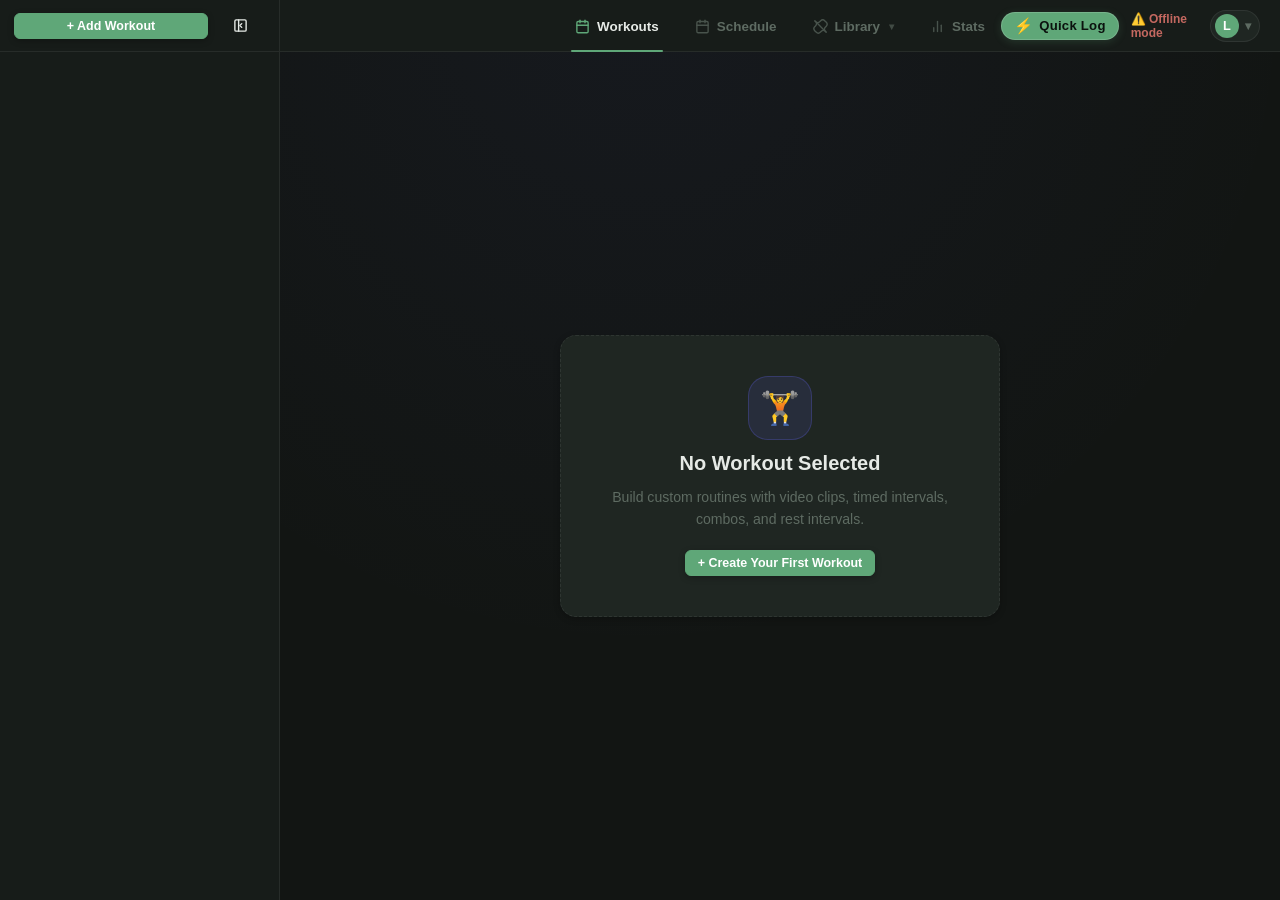
==== commit f54cb623: "feat(workout): add workout calendar schedule and declutter topbar navigation" ====
--- a/workout/index.html
+++ b/workout/index.html
@@ -31,18 +31,31 @@
 					<svg width="15" height="15" viewBox="0 0 24 24" fill="none" stroke="currentColor" stroke-width="2.2" stroke-linecap="round" stroke-linejoin="round"><rect x="3" y="4" width="18" height="18" rx="2"/><line x1="16" y1="2" x2="16" y2="6"/><line x1="8" y1="2" x2="8" y2="6"/><line x1="3" y1="10" x2="21" y2="10"/></svg>
 					<span>Workouts</span>
 				</button>
-				<button id="tab-combos-btn" class="topbar-tab" title="Combos">
-					<svg width="15" height="15" viewBox="0 0 24 24" fill="none" stroke="currentColor" stroke-width="2.2" stroke-linecap="round" stroke-linejoin="round"><path d="M10 13a5 5 0 0 0 7.54.54l3-3a5 5 0 0 0-7.07-7.07l-1.72 1.71"/><path d="M14 11a5 5 0 0 0-7.54-.54l-3 3a5 5 0 0 0 7.07 7.07l1.71-1.71"/></svg>
-					<span>Combos</span>
+				<button id="tab-schedule-btn" class="topbar-tab" title="Schedule">
+					<svg width="15" height="15" viewBox="0 0 24 24" fill="none" stroke="currentColor" stroke-width="2.2" stroke-linecap="round" stroke-linejoin="round"><rect width="18" height="18" x="3" y="4" rx="2" ry="2"/><line x1="16" y1="2" x2="16" y2="6"/><line x1="8" y1="2" x2="8" y2="6"/><line x1="3" y1="10" x2="21" y2="10"/></svg>
+					<span>Schedule</span>
 				</button>
-				<button id="tab-exercises-btn" class="topbar-tab" title="Exercises">
-					<svg width="15" height="15" viewBox="0 0 24 24" fill="none" stroke="currentColor" stroke-width="2.2" stroke-linecap="round" stroke-linejoin="round"><path d="m6.5 6.5 11 11"/><path d="m21 21-1-1a5 5 0 0 0-7.07 0l-.93.93a5 5 0 0 1-7.07 0l-1.86-1.86a5 5 0 0 1 0-7.07l.93-.93a5 5 0 0 0 0-7.07l-1-1"/><path d="m3 3 1 1a5 5 0 0 0 7.07 0l.93-.93a5 5 0 0 1 7.07 0l1.86 1.86a5 5 0 0 1 0 7.07l-.93.93a5 5 0 0 0 0 7.07l1 1"/></svg>
-					<span>Exercises</span>
-				</button>
-				<button id="tab-anatomy-btn" class="topbar-tab" title="Anatomy">
-					<svg width="15" height="15" viewBox="0 0 24 24" fill="none" stroke="currentColor" stroke-width="2.2" stroke-linecap="round" stroke-linejoin="round"><path d="M12 2a4 4 0 0 0-4 4c0 1.5.8 2.8 2 3.5V14l-3 4v4h2v-3.5l2-3.5 2 3.5V22h2v-4l-3-4V9.5c1.2-.7 2-2 2-3.5a4 4 0 0 0-4-4Z"/><path d="M8 8H5a2 2 0 0 0-2 2v2"/><path d="M16 8h3a2 2 0 0 1 2 2v2"/></svg>
-					<span>Anatomy</span>
-				</button>
+				<div class="topbar-dropdown-group" id="library-nav-group">
+					<button id="tab-library-btn" class="topbar-tab" title="Movement Library">
+						<svg width="15" height="15" viewBox="0 0 24 24" fill="none" stroke="currentColor" stroke-width="2.2" stroke-linecap="round" stroke-linejoin="round"><path d="m6.5 6.5 11 11"/><path d="m21 21-1-1a5 5 0 0 0-7.07 0l-.93.93a5 5 0 0 1-7.07 0l-1.86-1.86a5 5 0 0 1 0-7.07l.93-.93a5 5 0 0 0 0-7.07l-1-1"/><path d="m3 3 1 1a5 5 0 0 0 7.07 0l.93-.93a5 5 0 0 1 7.07 0l1.86 1.86a5 5 0 0 1 0 7.07l-.93.93a5 5 0 0 0 0 7.07l1 1"/></svg>
+						<span>Library</span>
+						<span class="topbar-subnav-caret">▾</span>
+					</button>
+					<div class="topbar-subnav-dropdown" id="library-subnav-dropdown">
+						<button id="tab-exercises-btn" class="subnav-dropdown-item active" title="Exercises">
+							<span class="subnav-icon">🏋️</span>
+							<span>Exercises</span>
+						</button>
+						<button id="tab-combos-btn" class="subnav-dropdown-item" title="Combos">
+							<span class="subnav-icon">🥊</span>
+							<span>Combos</span>
+						</button>
+						<button id="tab-anatomy-btn" class="subnav-dropdown-item" title="Anatomy">
+							<span class="subnav-icon">🫀</span>
+							<span>Anatomy</span>
+						</button>
+					</div>
+				</div>
 				<button id="tab-stats-btn" class="topbar-tab" title="Stats">
 					<svg width="15" height="15" viewBox="0 0 24 24" fill="none" stroke="currentColor" stroke-width="2.2" stroke-linecap="round" stroke-linejoin="round"><line x1="18" y1="20" x2="18" y2="10"/><line x1="12" y1="20" x2="12" y2="4"/><line x1="6" y1="20" x2="6" y2="14"/></svg>
 					<span>Stats</span>
@@ -112,6 +125,16 @@
 
 		<!-- ── Main Content ──────────────────────────────────────────── -->
 		<main class="main-content">
+
+			<!-- ── Schedule / Calendar Dashboard View ────────────────── -->
+			<div id="schedule-view" class="hidden main-scroll-surface"></div>
+
+			<!-- ── Mobile Movement Library Subnav ────────────────────── -->
+			<div id="mobile-library-subnav" class="library-mobile-subnav hidden">
+				<button id="m-subnav-exercises-btn" class="library-mobile-subtab active" data-subtab="exercises">Exercises</button>
+				<button id="m-subnav-combos-btn" class="library-mobile-subtab" data-subtab="combos">Combos</button>
+				<button id="m-subnav-anatomy-btn" class="library-mobile-subtab" data-subtab="anatomy">Anatomy</button>
+			</div>
 
 			<!-- ── Combos & Flows Library Catalog View ───────────────── -->
 			<div id="combos-view" class="hidden main-scroll-surface"></div>
@@ -380,22 +403,22 @@
 				<svg width="18" height="18" viewBox="0 0 24 24" fill="none" stroke="currentColor" stroke-width="2.2" stroke-linecap="round" stroke-linejoin="round"><rect x="3" y="4" width="18" height="18" rx="2"/><line x1="16" y1="2" x2="16" y2="6"/><line x1="8" y1="2" x2="8" y2="6"/><line x1="3" y1="10" x2="21" y2="10"/></svg>
 				<span>Workouts</span>
 			</button>
-			<button id="m-tab-combos-btn" class="mobile-nav-btn">
-				<svg width="18" height="18" viewBox="0 0 24 24" fill="none" stroke="currentColor" stroke-width="2.2" stroke-linecap="round" stroke-linejoin="round"><path d="M10 13a5 5 0 0 0 7.54.54l3-3a5 5 0 0 0-7.07-7.07l-1.72 1.71"/><path d="M14 11a5 5 0 0 0-7.54-.54l-3 3a5 5 0 0 0 7.07 7.07l1.71-1.71"/></svg>
-				<span>Combos</span>
+			<button id="m-tab-schedule-btn" class="mobile-nav-btn">
+				<svg width="18" height="18" viewBox="0 0 24 24" fill="none" stroke="currentColor" stroke-width="2.2" stroke-linecap="round" stroke-linejoin="round"><rect width="18" height="18" x="3" y="4" rx="2" ry="2"/><line x1="16" y1="2" x2="16" y2="6"/><line x1="8" y1="2" x2="8" y2="6"/><line x1="3" y1="10" x2="21" y2="10"/></svg>
+				<span>Schedule</span>
 			</button>
-			<button id="m-tab-exercises-btn" class="mobile-nav-btn">
+			<button id="m-tab-library-btn" class="mobile-nav-btn">
 				<svg width="18" height="18" viewBox="0 0 24 24" fill="none" stroke="currentColor" stroke-width="2.2" stroke-linecap="round" stroke-linejoin="round"><path d="m6.5 6.5 11 11"/><path d="m21 21-1-1a5 5 0 0 0-7.07 0l-.93.93a5 5 0 0 1-7.07 0l-1.86-1.86a5 5 0 0 1 0-7.07l.93-.93a5 5 0 0 0 0-7.07l-1-1"/><path d="m3 3 1 1a5 5 0 0 0 7.07 0l.93-.93a5 5 0 0 1 7.07 0l1.86 1.86a5 5 0 0 1 0 7.07l-.93.93a5 5 0 0 0 0 7.07l1 1"/></svg>
-				<span>Exercises</span>
-			</button>
-			<button id="m-tab-anatomy-btn" class="mobile-nav-btn">
-				<svg width="18" height="18" viewBox="0 0 24 24" fill="none" stroke="currentColor" stroke-width="2.2" stroke-linecap="round" stroke-linejoin="round"><path d="M12 2a4 4 0 0 0-4 4c0 1.5.8 2.8 2 3.5V14l-3 4v4h2v-3.5l2-3.5 2 3.5V22h2v-4l-3-4V9.5c1.2-.7 2-2 2-3.5a4 4 0 0 0-4-4Z"/><path d="M8 8H5a2 2 0 0 0-2 2v2"/><path d="M16 8h3a2 2 0 0 1 2 2v2"/></svg>
-				<span>Anatomy</span>
+				<span>Library</span>
 			</button>
 			<button id="m-tab-stats-btn" class="mobile-nav-btn">
 				<svg width="18" height="18" viewBox="0 0 24 24" fill="none" stroke="currentColor" stroke-width="2.2" stroke-linecap="round" stroke-linejoin="round"><line x1="18" y1="20" x2="18" y2="10"/><line x1="12" y1="20" x2="12" y2="4"/><line x1="6" y1="20" x2="6" y2="14"/></svg>
 				<span>Stats</span>
 			</button>
+			<!-- Compatibility aliases for automated tests & scripts -->
+			<button id="m-tab-combos-btn" class="hidden"></button>
+			<button id="m-tab-exercises-btn" class="hidden"></button>
+			<button id="m-tab-anatomy-btn" class="hidden"></button>
 		</nav>
 	</div>
 
--- a/workout/css/styles.css
+++ b/workout/css/styles.css
@@ -594,6 +594,138 @@
 	border-radius: 2px;
 }
 
+/* ── Topbar Dropdown (Library) ───────────────────────── */
+
+.topbar-dropdown-group {
+	position: relative;
+	display: inline-flex;
+	align-items: center;
+	height: 100%;
+}
+
+.topbar-subnav-caret {
+	font-size: 0.65rem;
+	opacity: 0.6;
+	margin-left: 2px;
+	transition: transform var(--transition-fast);
+}
+
+.topbar-dropdown-group:hover .topbar-subnav-caret,
+.topbar-dropdown-group:focus-within .topbar-subnav-caret {
+	transform: rotate(180deg);
+}
+
+.topbar-subnav-dropdown {
+	position: absolute;
+	top: calc(100% - 4px);
+	left: 50%;
+	transform: translateX(-50%) translateY(4px);
+	background: var(--bg-card);
+	border: 1px solid var(--border);
+	border-radius: var(--radius-md);
+	box-shadow: var(--shadow-lg);
+	padding: 6px;
+	display: flex;
+	flex-direction: column;
+	gap: 2px;
+	min-width: 145px;
+	z-index: 100;
+	opacity: 0;
+	visibility: hidden;
+	pointer-events: none;
+	transition: opacity var(--transition-fast), transform var(--transition-fast), visibility var(--transition-fast);
+	backdrop-filter: blur(12px);
+}
+
+.topbar-dropdown-group:hover .topbar-subnav-dropdown,
+.topbar-dropdown-group:focus-within .topbar-subnav-dropdown {
+	opacity: 1;
+	visibility: visible;
+	pointer-events: auto;
+	transform: translateX(-50%) translateY(0);
+}
+
+.subnav-dropdown-item {
+	display: flex;
+	align-items: center;
+	gap: 8px;
+	padding: 7px 12px;
+	border: none;
+	background: transparent;
+	color: var(--text-secondary);
+	font-size: 0.82rem;
+	font-weight: 500;
+	border-radius: var(--radius-sm);
+	cursor: pointer;
+	text-align: left;
+	width: 100%;
+	white-space: nowrap;
+	transition: background var(--transition-fast), color var(--transition-fast);
+}
+
+.subnav-dropdown-item:hover {
+	background: var(--bg-hover);
+	color: var(--text-primary);
+}
+
+.subnav-dropdown-item.active {
+	background: var(--accent-subtle);
+	color: var(--accent);
+	font-weight: 600;
+}
+
+.subnav-icon {
+	font-size: 0.95rem;
+}
+
+/* ── Mobile Movement Library Subnav ──────────────────── */
+
+.library-mobile-subnav {
+	display: none;
+}
+
+@media (max-width: 768px) {
+	.library-mobile-subnav:not(.hidden) {
+		display: flex;
+		align-items: center;
+		justify-content: center;
+		gap: 6px;
+		padding: 10px 14px 8px;
+		background: var(--bg-primary);
+		border-bottom: 1px solid var(--border-subtle);
+		position: sticky;
+		top: 0;
+		z-index: 10;
+	}
+
+	.library-mobile-subtab {
+		flex: 1;
+		max-width: 140px;
+		padding: 6px 12px;
+		border-radius: 999px;
+		border: 1px solid var(--border);
+		background: var(--bg-secondary);
+		color: var(--text-secondary);
+		font-size: 0.78rem;
+		font-weight: 600;
+		text-align: center;
+		cursor: pointer;
+		transition: all var(--transition-fast);
+	}
+
+	.library-mobile-subtab:hover {
+		background: var(--bg-hover);
+		color: var(--text-primary);
+	}
+
+	.library-mobile-subtab.active {
+		background: var(--accent);
+		color: #fff;
+		border-color: var(--accent);
+		box-shadow: 0 2px 8px var(--accent-glow);
+	}
+}
+
 .topbar-right {
 	grid-column: 3;
 	display: flex;
@@ -1556,6 +1688,27 @@
 	background: var(--accent-subtle);
 	color: var(--accent);
 	border: 1px solid var(--accent);
+}
+
+.view-tag-cue,
+.step-cue-pill {
+	display: inline-flex;
+	align-items: center;
+	gap: 4px;
+	font-size: 0.72rem;
+	font-weight: 600;
+	padding: 2px 8px;
+	border-radius: 12px;
+	background: rgba(245, 158, 11, 0.12);
+	color: #f59e0b;
+	border: 1px solid rgba(245, 158, 11, 0.3);
+}
+
+.player-hud-cue-tag {
+	font-size: 0.75rem;
+	font-weight: 600;
+	color: #f59e0b;
+	margin-left: 4px;
 }
 
 .view-tag-anim {
@@ -10878,3 +11031,390 @@
 	flex: 1;
 	box-shadow: 0 4px 14px var(--accent-glow);
 }
+
+/* ── Schedule / Calendar Dashboard ────────────────────────────────────────── */
+
+.schedule-dashboard-wrapper {
+	max-width: 1200px;
+	margin: 0 auto;
+	padding: 24px 28px 48px;
+	display: flex;
+	flex-direction: column;
+	gap: 20px;
+}
+
+.schedule-top-banner {
+	display: flex;
+	align-items: center;
+	justify-content: space-between;
+	gap: 16px;
+	flex-wrap: wrap;
+	padding-bottom: 4px;
+}
+
+.schedule-banner-title h2 {
+	margin: 0;
+	font-size: 1.45rem;
+	font-weight: 800;
+	color: var(--text-primary);
+	letter-spacing: -0.02em;
+}
+
+.schedule-banner-title p {
+	margin: 4px 0 0;
+	font-size: 0.85rem;
+}
+
+.schedule-layout-grid {
+	display: grid;
+	grid-template-columns: 1.35fr 1fr;
+	gap: 22px;
+	align-items: start;
+}
+
+@media (max-width: 900px) {
+	.schedule-layout-grid {
+		grid-template-columns: 1fr;
+	}
+}
+
+/* ── Calendar Card & Month Nav ────────────────────────────────────────────── */
+
+.schedule-calendar-card {
+	background: var(--bg-card);
+	border: 1px solid var(--border);
+	border-radius: var(--radius-lg);
+	box-shadow: var(--shadow-sm);
+	padding: 20px;
+	display: flex;
+	flex-direction: column;
+	gap: 14px;
+}
+
+.schedule-month-nav {
+	display: flex;
+	align-items: center;
+	justify-content: space-between;
+	padding: 0 4px 6px;
+}
+
+.month-title {
+	margin: 0;
+	font-size: 1.15rem;
+	font-weight: 700;
+	color: var(--text-primary);
+	letter-spacing: -0.01em;
+}
+
+.month-nav-right {
+	display: flex;
+	align-items: center;
+	gap: 6px;
+}
+
+.modern-schedule-grid {
+	display: grid;
+	grid-template-columns: repeat(7, 1fr);
+	gap: 6px;
+	user-select: none;
+}
+
+.cal-header-cell {
+	text-align: center;
+	font-size: 0.72rem;
+	font-weight: 700;
+	text-transform: uppercase;
+	letter-spacing: 0.05em;
+	color: var(--text-muted);
+	padding: 6px 0;
+}
+
+.cal-day-cell {
+	min-height: 84px;
+	background: var(--bg-secondary);
+	border: 1px solid var(--border-subtle);
+	border-radius: var(--radius-md);
+	padding: 7px 8px;
+	display: flex;
+	flex-direction: column;
+	gap: 6px;
+	cursor: pointer;
+	transition: border-color var(--transition-fast), background var(--transition-fast), transform var(--transition-fast);
+}
+
+.cal-day-cell:hover {
+	border-color: var(--border-hover);
+	background: var(--bg-hover);
+}
+
+.cal-cell-empty {
+	background: transparent;
+	border-color: transparent;
+	cursor: default;
+	pointer-events: none;
+}
+
+.cell-day-top {
+	display: flex;
+	align-items: center;
+	justify-content: space-between;
+	font-size: 0.82rem;
+	font-weight: 600;
+	color: var(--text-secondary);
+}
+
+.cal-day-cell.is-today .cell-day-num {
+	color: var(--accent);
+	font-weight: 800;
+	position: relative;
+}
+
+.cal-day-cell.is-today {
+	border-color: var(--accent-subtle);
+	background: var(--bg-card);
+}
+
+.cal-day-cell.is-selected {
+	border-color: var(--accent);
+	box-shadow: 0 0 0 2px var(--accent-subtle);
+	background: var(--bg-card);
+}
+
+.cell-badge-done {
+	font-size: 0.7rem;
+	color: var(--color-success, #10b981);
+	font-weight: 800;
+}
+
+.cell-day-content {
+	display: flex;
+	flex-direction: column;
+	gap: 3px;
+	overflow: hidden;
+}
+
+.cell-workout-chips {
+	display: flex;
+	flex-direction: column;
+	gap: 3px;
+}
+
+.cell-mini-chip {
+	font-size: 0.68rem;
+	font-weight: 600;
+	padding: 2px 6px;
+	border-radius: var(--radius-sm);
+	background: var(--accent-subtle);
+	color: var(--accent);
+	white-space: nowrap;
+	overflow: hidden;
+	text-overflow: ellipsis;
+	border: 1px solid transparent;
+}
+
+.cell-mini-chip.chip-completed {
+	background: rgba(16, 185, 129, 0.12);
+	color: var(--color-success, #10b981);
+}
+
+.cell-more-badge {
+	font-size: 0.65rem;
+	color: var(--text-muted);
+	font-weight: 600;
+	padding-left: 2px;
+}
+
+/* ── Selected Day Agenda Pane ─────────────────────────────────────────────── */
+
+.schedule-agenda-card {
+	background: var(--bg-card);
+	border: 1px solid var(--border);
+	border-radius: var(--radius-lg);
+	box-shadow: var(--shadow-sm);
+	padding: 20px;
+	display: flex;
+	flex-direction: column;
+	gap: 16px;
+	min-height: 380px;
+}
+
+.agenda-header {
+	display: flex;
+	align-items: center;
+	justify-content: space-between;
+	padding-bottom: 12px;
+	border-bottom: 1px solid var(--border-subtle);
+}
+
+.agenda-title {
+	margin: 0;
+	font-size: 1.15rem;
+	font-weight: 700;
+	color: var(--text-primary);
+	letter-spacing: -0.01em;
+}
+
+.agenda-subtitle {
+	font-size: 0.78rem;
+	display: block;
+	margin-top: 2px;
+}
+
+.agenda-items-list {
+	display: flex;
+	flex-direction: column;
+	gap: 10px;
+}
+
+.agenda-item-card {
+	background: var(--bg-secondary);
+	border: 1px solid var(--border-subtle);
+	border-radius: var(--radius-md);
+	padding: 12px 14px;
+	display: flex;
+	align-items: center;
+	justify-content: space-between;
+	gap: 12px;
+	transition: border-color var(--transition-fast), background var(--transition-fast);
+}
+
+.agenda-item-card:hover {
+	border-color: var(--border-hover);
+	background: var(--bg-hover);
+}
+
+.agenda-item-left {
+	display: flex;
+	align-items: center;
+	gap: 12px;
+	min-width: 0;
+}
+
+.agenda-check-btn {
+	width: 22px;
+	height: 22px;
+	border-radius: 50%;
+	border: 2px solid var(--border-hover);
+	background: transparent;
+	color: var(--bg-primary);
+	font-size: 0.75rem;
+	font-weight: 900;
+	display: flex;
+	align-items: center;
+	justify-content: center;
+	cursor: pointer;
+	flex-shrink: 0;
+	transition: all var(--transition-fast);
+}
+
+.agenda-check-btn:hover {
+	border-color: var(--accent);
+}
+
+.agenda-check-btn.checked {
+	background: var(--color-success, #10b981);
+	border-color: var(--color-success, #10b981);
+	color: #fff;
+}
+
+.agenda-item-info {
+	display: flex;
+	flex-direction: column;
+	gap: 3px;
+	min-width: 0;
+}
+
+.agenda-item-title-row {
+	display: flex;
+	align-items: center;
+	gap: 8px;
+	flex-wrap: wrap;
+}
+
+.agenda-item-title {
+	font-size: 0.88rem;
+	font-weight: 600;
+	color: var(--text-primary);
+	white-space: nowrap;
+	overflow: hidden;
+	text-overflow: ellipsis;
+}
+
+.agenda-time-pill {
+	font-size: 0.7rem;
+	font-weight: 600;
+	color: var(--text-muted);
+	background: var(--bg-tertiary);
+	padding: 1px 6px;
+	border-radius: 999px;
+}
+
+.agenda-item-notes {
+	font-size: 0.76rem;
+	color: var(--text-secondary);
+	white-space: nowrap;
+	overflow: hidden;
+	text-overflow: ellipsis;
+}
+
+.agenda-item-actions {
+	display: flex;
+	align-items: center;
+	gap: 6px;
+	flex-shrink: 0;
+}
+
+.btn-start-scheduled {
+	gap: 4px;
+	font-weight: 700;
+}
+
+.agenda-item-card.agenda-completed .agenda-item-title {
+	text-decoration: line-through;
+	color: var(--text-muted);
+}
+
+/* ── Agenda Empty State ───────────────────────────────────────────────────── */
+
+.agenda-empty-state {
+	padding: 36px 16px;
+	text-align: center;
+	display: flex;
+	flex-direction: column;
+	align-items: center;
+	gap: 10px;
+}
+
+.agenda-empty-icon {
+	font-size: 2.2rem;
+	opacity: 0.8;
+}
+
+.agenda-empty-text {
+	margin: 0;
+	font-size: 0.86rem;
+	color: var(--text-muted);
+}
+
+/* ── Schedule Modal Form ──────────────────────────────────────────────────── */
+
+.schedule-modal-form {
+	display: flex;
+	flex-direction: column;
+	gap: 14px;
+	padding: 4px 0;
+}
+
+.form-row-2col {
+	display: grid;
+	grid-template-columns: 1fr 1fr;
+	gap: 12px;
+}
+
+.modal-form-actions {
+	display: flex;
+	align-items: center;
+	justify-content: flex-end;
+	gap: 10px;
+	margin-top: 10px;
+}
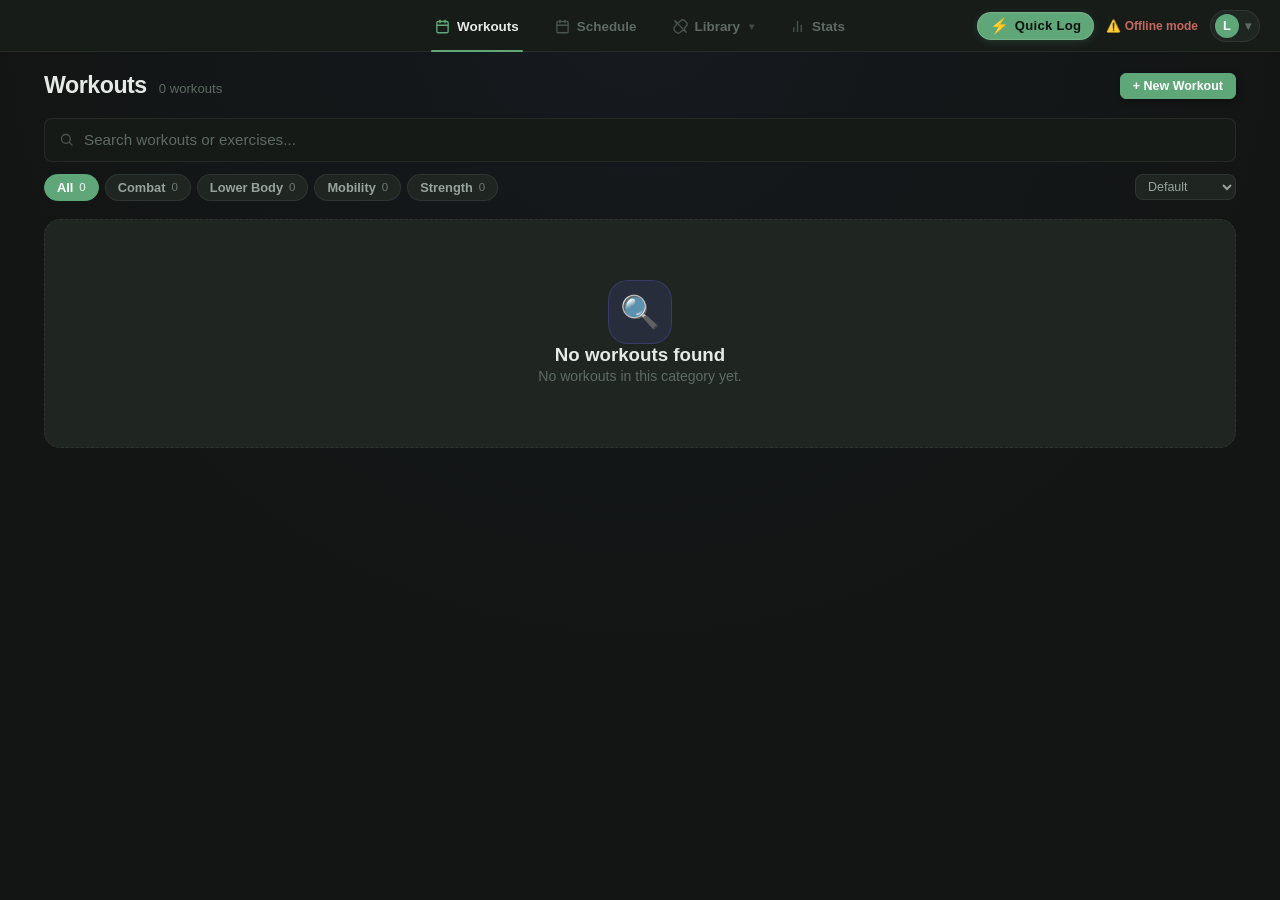
==== commit 220ff41c: "feat(workout): declutter workouts section into clean full-width catalog" ====
--- a/workout/index.html
+++ b/workout/index.html
@@ -109,11 +109,11 @@
 			</div>
 		</header>
 
-		<!-- ── Dedicated Workouts Sidebar ──────────────────────────── -->
-		<aside class="sidebar" id="app-sidebar">
+		<!-- ── Legacy Workouts Sidebar (Hidden in favor of Full-Width Workouts Catalog) ── -->
+		<aside class="sidebar hidden" id="app-sidebar" style="display: none !important;">
 			<div class="sidebar-actions">
 				<button id="add-workout-btn" class="btn btn-primary btn-sm">+ Add Workout</button>
-				<button id="sidebar-toggle-btn" class="btn btn-ghost btn-xs btn-sidebar-toggle" title="Hide Sidebar (reclaim space)" aria-label="Hide Sidebar">
+				<button id="sidebar-toggle-btn" class="btn btn-ghost btn-xs btn-sidebar-toggle" title="Hide Sidebar" aria-label="Hide Sidebar">
 					<svg width="15" height="15" viewBox="0 0 24 24" fill="none" stroke="currentColor" stroke-width="2.2" stroke-linecap="round" stroke-linejoin="round"><rect width="18" height="18" x="3" y="3" rx="2" ry="2"/><path d="M9 3v18"/><path d="m14 9-3 3 3 3"/></svg>
 				</button>
 			</div>
@@ -147,6 +147,9 @@
 
 			<!-- ── Stats & Streaks Dashboard View ────────────────────── -->
 			<div id="stats-view" class="hidden main-scroll-surface"></div>
+
+			<!-- ── Workouts Catalog Grid View (Full-Width) ────────────── -->
+			<div id="workouts-catalog-view" class="main-scroll-surface"></div>
 
 			<!-- ── Empty View ────────────────────────────────────────── -->
 			<div id="empty-view" class="empty-state-view main-scroll-surface">
--- a/workout/css/styles.css
+++ b/workout/css/styles.css
@@ -497,15 +497,20 @@
 
 .app-container {
 	display: grid;
-	grid-template-columns: 280px 1fr;
+	grid-template-columns: 1fr;
 	grid-template-rows: 52px 1fr;
 	grid-template-areas:
-		"sidebar topbar"
-		"sidebar main";
+		"topbar"
+		"main";
 	height: 100vh;
 	width: 100vw;
 	overflow: hidden;
 	background: radial-gradient(circle at 50% 0%, rgba(99, 102, 241, 0.05) 0%, transparent 60%);
+}
+
+.sidebar,
+.sidebar-expand-btn {
+	display: none !important;
 }
 
 /* ── Top Navigation Bar ─────────────────────────────────────────────────── */
@@ -751,20 +756,9 @@
 	flex-shrink: 0;
 }
 
-.app-container.sidebar-hidden {
-	grid-template-columns: 0px 1fr;
-}
-
-.app-container.sidebar-hidden .sidebar {
-	margin-left: -280px;
-	opacity: 0;
-	pointer-events: none;
-	border-right: none;
-}
-
-/* Hide sidebar and reclaim 100% space on non-routines tabs (Exercises, Anatomy, Stats, Combos) */
+.app-container.sidebar-hidden,
 .app-container.non-routines-tab {
-	grid-template-columns: 0px 1fr;
+	grid-template-columns: 1fr;
 }
 
 .app-container.non-routines-tab .sidebar {
@@ -11418,3 +11412,290 @@
 	gap: 10px;
 	margin-top: 10px;
 }
+
+/* ── Workouts Catalog Grid & Card Styles ─────────────────────────────────── */
+
+.workouts-catalog-container {
+	display: flex;
+	flex-direction: column;
+	gap: 18px;
+	width: 100%;
+	max-width: 1240px;
+	margin: 0 auto;
+	padding: 20px 24px;
+}
+
+.workouts-catalog-header {
+	display: flex;
+	align-items: center;
+	justify-content: space-between;
+	gap: 16px;
+	flex-wrap: wrap;
+}
+
+.workouts-header-left {
+	display: flex;
+	align-items: baseline;
+	gap: 12px;
+}
+
+.workouts-title {
+	font-size: 1.45rem;
+	font-weight: 800;
+	letter-spacing: -0.02em;
+	color: var(--text-primary);
+	margin: 0;
+	line-height: 1.2;
+}
+
+.workouts-count-badge {
+	font-size: 0.82rem;
+	font-weight: 500;
+	color: var(--text-muted);
+}
+
+.workouts-controls-bar {
+	display: flex;
+	flex-direction: column;
+	gap: 12px;
+}
+
+.workouts-search-box {
+	max-width: 100%;
+}
+
+.workouts-filter-and-sort {
+	display: flex;
+	align-items: center;
+	justify-content: space-between;
+	gap: 12px;
+	flex-wrap: wrap;
+}
+
+.workouts-filter-chips {
+	display: flex;
+	align-items: center;
+	gap: 6px;
+	overflow-x: auto;
+	flex-wrap: wrap;
+}
+
+.workout-pill-btn {
+	display: inline-flex;
+	align-items: center;
+	gap: 6px;
+	padding: 5px 12px;
+	border-radius: var(--radius-pill);
+	font-size: 0.8rem;
+	font-weight: 600;
+	background: var(--bg-card);
+	border: 1px solid var(--border);
+	color: var(--text-secondary);
+	cursor: pointer;
+	transition: all var(--transition-fast);
+}
+
+.workout-pill-btn:hover {
+	color: var(--text-primary);
+	border-color: var(--border-hover);
+	background: var(--bg-hover);
+}
+
+.workout-pill-btn.active {
+	color: #fff;
+	background: var(--accent);
+	border-color: var(--accent);
+}
+
+.workout-pill-btn .pill-count {
+	font-size: 0.72rem;
+	opacity: 0.65;
+	font-weight: 500;
+}
+
+.workout-pill-btn.active .pill-count {
+	opacity: 0.9;
+}
+
+.workouts-sort-wrapper {
+	display: flex;
+	align-items: center;
+	gap: 6px;
+	font-size: 0.8rem;
+	color: var(--text-muted);
+	margin-left: auto;
+}
+
+.workouts-sort-select {
+	background: var(--bg-card);
+	border: 1px solid var(--border);
+	border-radius: var(--radius-sm);
+	padding: 4px 8px;
+	font-size: 0.78rem;
+	color: var(--text-secondary);
+	cursor: pointer;
+	transition: border-color var(--transition-fast);
+}
+
+.workouts-sort-select:hover,
+.workouts-sort-select:focus {
+	border-color: var(--border-focus);
+	color: var(--text-primary);
+}
+
+.workouts-cards-grid {
+	display: grid;
+	grid-template-columns: repeat(auto-fill, minmax(280px, 1fr));
+	gap: 14px;
+	width: 100%;
+}
+
+.workout-catalog-card {
+	background: var(--bg-card);
+	border: 1px solid var(--border);
+	border-radius: var(--radius-md);
+	padding: 16px 18px;
+	transition: all var(--transition-fast);
+	cursor: pointer;
+	position: relative;
+	display: flex;
+	flex-direction: column;
+	gap: 10px;
+}
+
+.workout-catalog-card:hover {
+	border-color: var(--border-focus);
+	box-shadow: 0 4px 16px rgba(0, 0, 0, 0.16);
+	transform: translateY(-2px);
+}
+
+.workout-card-top {
+	display: flex;
+	align-items: center;
+	justify-content: space-between;
+	gap: 8px;
+}
+
+.workout-domain-tag {
+	display: inline-flex;
+	align-items: center;
+	gap: 6px;
+	font-size: 0.74rem;
+	font-weight: 700;
+	color: var(--dom-color);
+	letter-spacing: 0.03em;
+	text-transform: uppercase;
+}
+
+.workout-domain-tag .domain-dot {
+	width: 6px;
+	height: 6px;
+	border-radius: 50%;
+	background: var(--dom-color);
+	display: inline-block;
+}
+
+.workout-duration-tag {
+	font-family: var(--font-mono);
+	font-size: 0.76rem;
+	font-weight: 600;
+	color: var(--text-muted);
+}
+
+.workout-card-title {
+	font-size: 1.05rem;
+	font-weight: 700;
+	color: var(--text-primary);
+	line-height: 1.35;
+	margin: 0;
+	display: -webkit-box;
+	-webkit-line-clamp: 2;
+	-webkit-box-orient: vertical;
+	overflow: hidden;
+	min-height: 2.7em;
+}
+
+.workout-card-meta {
+	font-size: 0.8rem;
+	color: var(--text-muted);
+	font-weight: 500;
+}
+
+.workout-card-footer {
+	display: flex;
+	align-items: center;
+	justify-content: space-between;
+	gap: 8px;
+	margin-top: auto;
+	padding-top: 12px;
+	border-top: 1px solid var(--border);
+}
+
+.workout-card-footer .btn-play-card {
+	padding: 5px 12px;
+	font-size: 0.78rem;
+	font-weight: 700;
+}
+
+.workout-card-actions-secondary {
+	display: flex;
+	align-items: center;
+	gap: 4px;
+}
+
+.btn-card-icon {
+	width: 28px;
+	height: 28px;
+	display: inline-flex;
+	align-items: center;
+	justify-content: center;
+	background: transparent;
+	border: 1px solid transparent;
+	border-radius: var(--radius-sm);
+	color: var(--text-muted);
+	cursor: pointer;
+	transition: all var(--transition-fast);
+	padding: 0;
+}
+
+.btn-card-icon:hover {
+	color: var(--text-primary);
+	background: var(--bg-hover);
+	border-color: var(--border);
+}
+
+.workouts-empty-state {
+	grid-column: 1 / -1;
+	display: flex;
+	flex-direction: column;
+	align-items: center;
+	justify-content: center;
+	padding: 60px 20px;
+	text-align: center;
+	background: var(--bg-card);
+	border: 1px dashed var(--border);
+	border-radius: var(--radius-lg);
+}
+
+.view-breadcrumb-bar {
+	display: flex;
+	align-items: center;
+	margin-bottom: 14px;
+}
+
+.btn-back-to-catalog {
+	display: inline-flex;
+	align-items: center;
+	gap: 6px;
+	font-weight: 700;
+	font-size: 0.85rem;
+	color: var(--text-secondary);
+	padding: 6px 12px;
+	border-radius: var(--radius-sm);
+	transition: all var(--transition-fast);
+}
+
+.btn-back-to-catalog:hover {
+	color: var(--text-primary);
+	background: var(--bg-hover);
+}
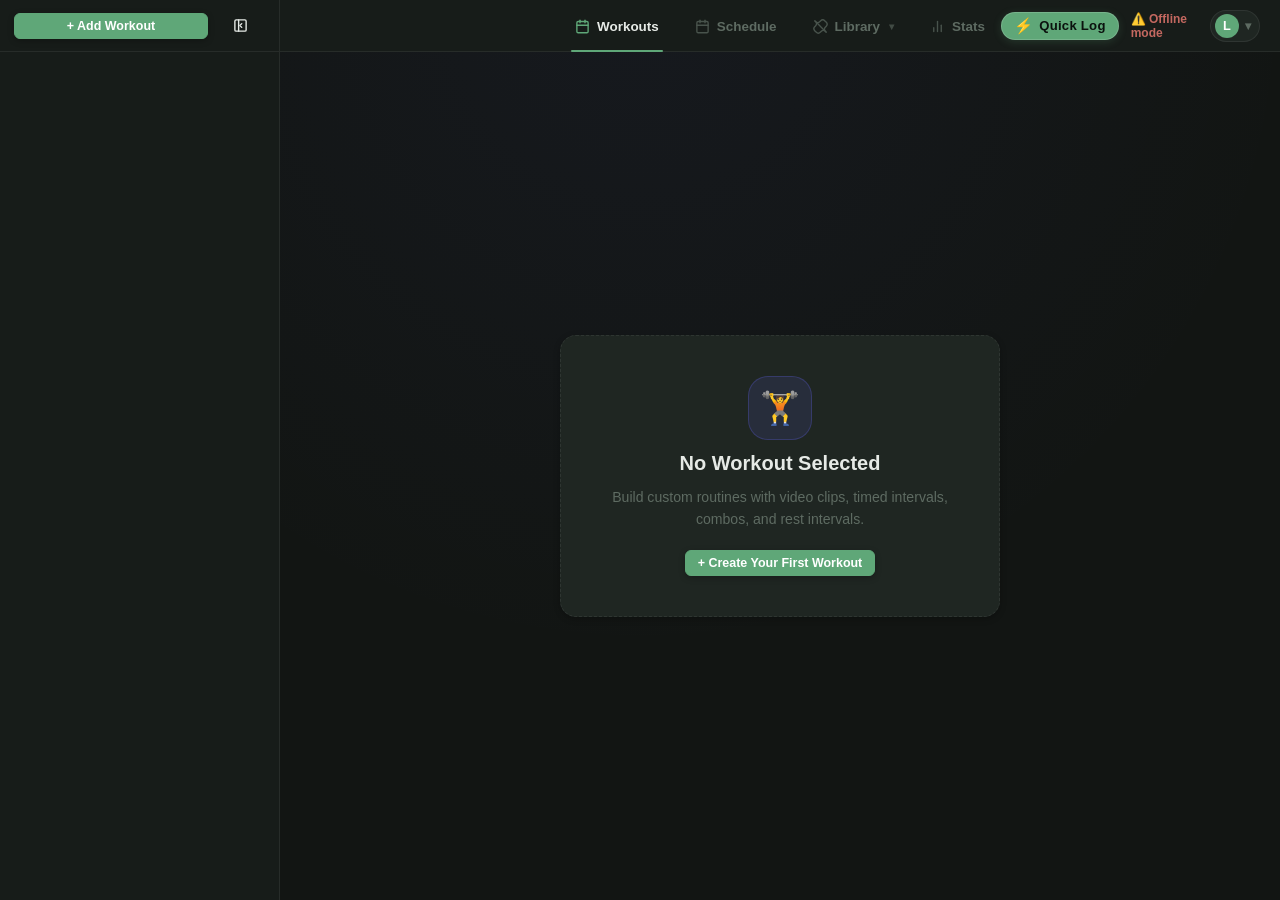
==== commit 479bcabe: "Add routine archiving support, safeguard delete endpoint, and prompt Archive or Delete" ====
--- a/workout/index.html
+++ b/workout/index.html
@@ -109,11 +109,11 @@
 			</div>
 		</header>
 
-		<!-- ── Legacy Workouts Sidebar (Hidden in favor of Full-Width Workouts Catalog) ── -->
-		<aside class="sidebar hidden" id="app-sidebar" style="display: none !important;">
+		<!-- ── Dedicated Workouts Sidebar ──────────────────────────── -->
+		<aside class="sidebar" id="app-sidebar">
 			<div class="sidebar-actions">
 				<button id="add-workout-btn" class="btn btn-primary btn-sm">+ Add Workout</button>
-				<button id="sidebar-toggle-btn" class="btn btn-ghost btn-xs btn-sidebar-toggle" title="Hide Sidebar" aria-label="Hide Sidebar">
+				<button id="sidebar-toggle-btn" class="btn btn-ghost btn-xs btn-sidebar-toggle" title="Hide Sidebar (reclaim space)" aria-label="Hide Sidebar">
 					<svg width="15" height="15" viewBox="0 0 24 24" fill="none" stroke="currentColor" stroke-width="2.2" stroke-linecap="round" stroke-linejoin="round"><rect width="18" height="18" x="3" y="3" rx="2" ry="2"/><path d="M9 3v18"/><path d="m14 9-3 3 3 3"/></svg>
 				</button>
 			</div>
@@ -147,9 +147,6 @@
 
 			<!-- ── Stats & Streaks Dashboard View ────────────────────── -->
 			<div id="stats-view" class="hidden main-scroll-surface"></div>
-
-			<!-- ── Workouts Catalog Grid View (Full-Width) ────────────── -->
-			<div id="workouts-catalog-view" class="main-scroll-surface"></div>
 
 			<!-- ── Empty View ────────────────────────────────────────── -->
 			<div id="empty-view" class="empty-state-view main-scroll-surface">
--- a/workout/css/styles.css
+++ b/workout/css/styles.css
@@ -497,20 +497,15 @@
 
 .app-container {
 	display: grid;
-	grid-template-columns: 1fr;
+	grid-template-columns: 280px 1fr;
 	grid-template-rows: 52px 1fr;
 	grid-template-areas:
-		"topbar"
-		"main";
+		"sidebar topbar"
+		"sidebar main";
 	height: 100vh;
 	width: 100vw;
 	overflow: hidden;
 	background: radial-gradient(circle at 50% 0%, rgba(99, 102, 241, 0.05) 0%, transparent 60%);
-}
-
-.sidebar,
-.sidebar-expand-btn {
-	display: none !important;
 }
 
 /* ── Top Navigation Bar ─────────────────────────────────────────────────── */
@@ -756,9 +751,20 @@
 	flex-shrink: 0;
 }
 
-.app-container.sidebar-hidden,
+.app-container.sidebar-hidden {
+	grid-template-columns: 0px 1fr;
+}
+
+.app-container.sidebar-hidden .sidebar {
+	margin-left: -280px;
+	opacity: 0;
+	pointer-events: none;
+	border-right: none;
+}
+
+/* Hide sidebar and reclaim 100% space on non-routines tabs (Exercises, Anatomy, Stats, Combos) */
 .app-container.non-routines-tab {
-	grid-template-columns: 1fr;
+	grid-template-columns: 0px 1fr;
 }
 
 .app-container.non-routines-tab .sidebar {
@@ -11413,289 +11419,74 @@
 	margin-top: 10px;
 }
 
-/* ── Workouts Catalog Grid & Card Styles ─────────────────────────────────── */
-
-.workouts-catalog-container {
-	display: flex;
-	flex-direction: column;
-	gap: 18px;
+/* ── Archived Routines Section ─────────────────────────────────────────── */
+.archived-routines-section {
+	margin-top: 16px;
+	padding-top: 12px;
+	border-top: 1px dashed var(--border);
+}
+
+.archived-routines-toggle {
 	width: 100%;
-	max-width: 1240px;
-	margin: 0 auto;
-	padding: 20px 24px;
-}
-
-.workouts-catalog-header {
 	display: flex;
 	align-items: center;
 	justify-content: space-between;
-	gap: 16px;
-	flex-wrap: wrap;
-}
-
-.workouts-header-left {
-	display: flex;
-	align-items: baseline;
-	gap: 12px;
-}
-
-.workouts-title {
-	font-size: 1.45rem;
-	font-weight: 800;
-	letter-spacing: -0.02em;
-	color: var(--text-primary);
-	margin: 0;
-	line-height: 1.2;
-}
-
-.workouts-count-badge {
-	font-size: 0.82rem;
-	font-weight: 500;
-	color: var(--text-muted);
-}
-
-.workouts-controls-bar {
-	display: flex;
-	flex-direction: column;
-	gap: 12px;
-}
-
-.workouts-search-box {
-	max-width: 100%;
-}
-
-.workouts-filter-and-sort {
-	display: flex;
-	align-items: center;
-	justify-content: space-between;
-	gap: 12px;
-	flex-wrap: wrap;
-}
-
-.workouts-filter-chips {
-	display: flex;
-	align-items: center;
-	gap: 6px;
-	overflow-x: auto;
-	flex-wrap: wrap;
-}
-
-.workout-pill-btn {
-	display: inline-flex;
-	align-items: center;
-	gap: 6px;
-	padding: 5px 12px;
-	border-radius: var(--radius-pill);
+	padding: 8px 10px;
 	font-size: 0.8rem;
 	font-weight: 600;
-	background: var(--bg-card);
-	border: 1px solid var(--border);
-	color: var(--text-secondary);
+	color: var(--text-muted);
+	border-radius: var(--radius-sm);
 	cursor: pointer;
-	transition: all var(--transition-fast);
-}
-
-.workout-pill-btn:hover {
-	color: var(--text-primary);
-	border-color: var(--border-hover);
-	background: var(--bg-hover);
-}
-
-.workout-pill-btn.active {
-	color: #fff;
-	background: var(--accent);
-	border-color: var(--accent);
-}
-
-.workout-pill-btn .pill-count {
-	font-size: 0.72rem;
-	opacity: 0.65;
-	font-weight: 500;
-}
-
-.workout-pill-btn.active .pill-count {
-	opacity: 0.9;
-}
-
-.workouts-sort-wrapper {
-	display: flex;
-	align-items: center;
-	gap: 6px;
-	font-size: 0.8rem;
-	color: var(--text-muted);
-	margin-left: auto;
-}
-
-.workouts-sort-select {
-	background: var(--bg-card);
-	border: 1px solid var(--border);
-	border-radius: var(--radius-sm);
-	padding: 4px 8px;
-	font-size: 0.78rem;
-	color: var(--text-secondary);
-	cursor: pointer;
-	transition: border-color var(--transition-fast);
-}
-
-.workouts-sort-select:hover,
-.workouts-sort-select:focus {
-	border-color: var(--border-focus);
-	color: var(--text-primary);
-}
-
-.workouts-cards-grid {
-	display: grid;
-	grid-template-columns: repeat(auto-fill, minmax(280px, 1fr));
-	gap: 14px;
-	width: 100%;
-}
-
-.workout-catalog-card {
-	background: var(--bg-card);
-	border: 1px solid var(--border);
-	border-radius: var(--radius-md);
-	padding: 16px 18px;
-	transition: all var(--transition-fast);
-	cursor: pointer;
-	position: relative;
-	display: flex;
-	flex-direction: column;
-	gap: 10px;
-}
-
-.workout-catalog-card:hover {
-	border-color: var(--border-focus);
-	box-shadow: 0 4px 16px rgba(0, 0, 0, 0.16);
-	transform: translateY(-2px);
-}
-
-.workout-card-top {
-	display: flex;
-	align-items: center;
-	justify-content: space-between;
-	gap: 8px;
-}
-
-.workout-domain-tag {
-	display: inline-flex;
-	align-items: center;
-	gap: 6px;
-	font-size: 0.74rem;
-	font-weight: 700;
-	color: var(--dom-color);
-	letter-spacing: 0.03em;
-	text-transform: uppercase;
-}
-
-.workout-domain-tag .domain-dot {
-	width: 6px;
-	height: 6px;
-	border-radius: 50%;
-	background: var(--dom-color);
-	display: inline-block;
-}
-
-.workout-duration-tag {
-	font-family: var(--font-mono);
-	font-size: 0.76rem;
-	font-weight: 600;
-	color: var(--text-muted);
-}
-
-.workout-card-title {
-	font-size: 1.05rem;
-	font-weight: 700;
-	color: var(--text-primary);
-	line-height: 1.35;
-	margin: 0;
-	display: -webkit-box;
-	-webkit-line-clamp: 2;
-	-webkit-box-orient: vertical;
-	overflow: hidden;
-	min-height: 2.7em;
-}
-
-.workout-card-meta {
-	font-size: 0.8rem;
-	color: var(--text-muted);
-	font-weight: 500;
-}
-
-.workout-card-footer {
-	display: flex;
-	align-items: center;
-	justify-content: space-between;
-	gap: 8px;
-	margin-top: auto;
-	padding-top: 12px;
-	border-top: 1px solid var(--border);
-}
-
-.workout-card-footer .btn-play-card {
-	padding: 5px 12px;
-	font-size: 0.78rem;
-	font-weight: 700;
-}
-
-.workout-card-actions-secondary {
-	display: flex;
-	align-items: center;
-	gap: 4px;
-}
-
-.btn-card-icon {
-	width: 28px;
-	height: 28px;
-	display: inline-flex;
-	align-items: center;
-	justify-content: center;
 	background: transparent;
 	border: 1px solid transparent;
-	border-radius: var(--radius-sm);
-	color: var(--text-muted);
-	cursor: pointer;
 	transition: all var(--transition-fast);
+}
+
+.archived-routines-toggle:hover {
+	color: var(--text);
+	background: var(--bg-hover);
+}
+
+.archived-routines-list {
+	list-style: none;
 	padding: 0;
-}
-
-.btn-card-icon:hover {
-	color: var(--text-primary);
-	background: var(--bg-hover);
-	border-color: var(--border);
-}
-
-.workouts-empty-state {
-	grid-column: 1 / -1;
-	display: flex;
-	flex-direction: column;
-	align-items: center;
-	justify-content: center;
-	padding: 60px 20px;
-	text-align: center;
-	background: var(--bg-card);
-	border: 1px dashed var(--border);
-	border-radius: var(--radius-lg);
-}
-
-.view-breadcrumb-bar {
-	display: flex;
-	align-items: center;
-	margin-bottom: 14px;
-}
-
-.btn-back-to-catalog {
+	margin: 6px 0 0 0;
+	display: flex;
+	flex-direction: column;
+	gap: 4px;
+}
+
+.routine-item.archived-item {
+	opacity: 0.75;
+}
+
+.routine-item.archived-item:hover,
+.routine-item.archived-item.active {
+	opacity: 1;
+}
+
+.routine-archived-badge {
 	display: inline-flex;
 	align-items: center;
-	gap: 6px;
-	font-weight: 700;
-	font-size: 0.85rem;
-	color: var(--text-secondary);
-	padding: 6px 12px;
-	border-radius: var(--radius-sm);
-	transition: all var(--transition-fast);
-}
-
-.btn-back-to-catalog:hover {
-	color: var(--text-primary);
-	background: var(--bg-hover);
-}
+	gap: 4px;
+	font-size: 0.75rem;
+	font-weight: 600;
+	padding: 2px 8px;
+	border-radius: 999px;
+	background: rgba(234, 179, 8, 0.15);
+	color: #eab308;
+	border: 1px solid rgba(234, 179, 8, 0.3);
+	margin-left: 10px;
+	vertical-align: middle;
+}
+
+.btn-unarchive-action {
+	background: rgba(234, 179, 8, 0.12);
+	color: #eab308;
+	border-color: rgba(234, 179, 8, 0.3);
+}
+
+.btn-unarchive-action:hover {
+	background: rgba(234, 179, 8, 0.22);
+	color: #facc15;
+}
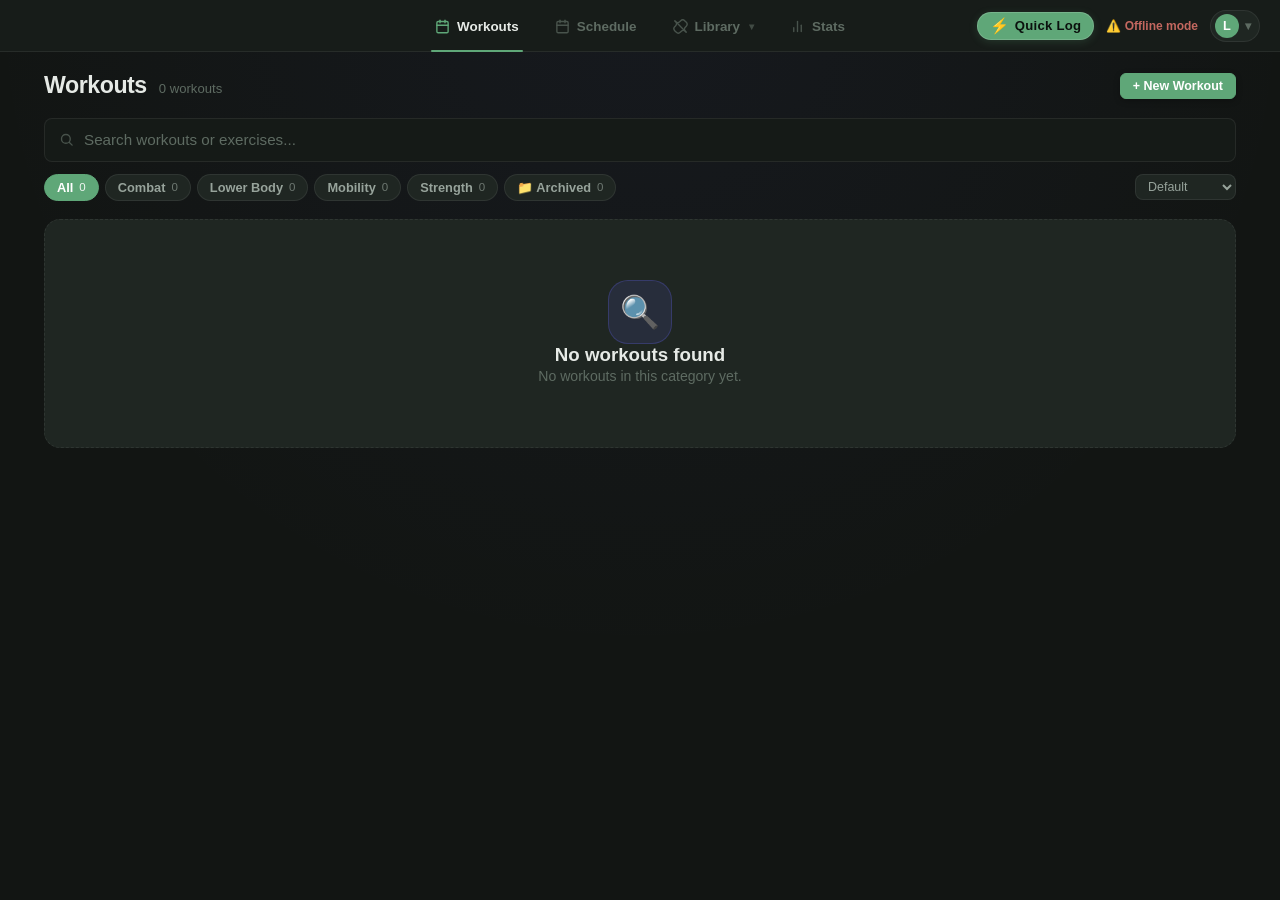
==== commit b041077e: "feat(workout): restore full-width workouts catalog view and integrate archived workouts" ====
--- a/workout/index.html
+++ b/workout/index.html
@@ -109,11 +109,11 @@
 			</div>
 		</header>
 
-		<!-- ── Dedicated Workouts Sidebar ──────────────────────────── -->
-		<aside class="sidebar" id="app-sidebar">
+		<!-- ── Legacy Workouts Sidebar (Hidden in favor of Full-Width Workouts Catalog) ── -->
+		<aside class="sidebar hidden" id="app-sidebar" style="display: none !important;">
 			<div class="sidebar-actions">
 				<button id="add-workout-btn" class="btn btn-primary btn-sm">+ Add Workout</button>
-				<button id="sidebar-toggle-btn" class="btn btn-ghost btn-xs btn-sidebar-toggle" title="Hide Sidebar (reclaim space)" aria-label="Hide Sidebar">
+				<button id="sidebar-toggle-btn" class="btn btn-ghost btn-xs btn-sidebar-toggle" title="Hide Sidebar" aria-label="Hide Sidebar">
 					<svg width="15" height="15" viewBox="0 0 24 24" fill="none" stroke="currentColor" stroke-width="2.2" stroke-linecap="round" stroke-linejoin="round"><rect width="18" height="18" x="3" y="3" rx="2" ry="2"/><path d="M9 3v18"/><path d="m14 9-3 3 3 3"/></svg>
 				</button>
 			</div>
@@ -147,6 +147,9 @@
 
 			<!-- ── Stats & Streaks Dashboard View ────────────────────── -->
 			<div id="stats-view" class="hidden main-scroll-surface"></div>
+
+			<!-- ── Workouts Catalog Grid View (Full-Width) ────────────── -->
+			<div id="workouts-catalog-view" class="main-scroll-surface"></div>
 
 			<!-- ── Empty View ────────────────────────────────────────── -->
 			<div id="empty-view" class="empty-state-view main-scroll-surface">
--- a/workout/css/styles.css
+++ b/workout/css/styles.css
@@ -497,15 +497,20 @@
 
 .app-container {
 	display: grid;
-	grid-template-columns: 280px 1fr;
+	grid-template-columns: 1fr;
 	grid-template-rows: 52px 1fr;
 	grid-template-areas:
-		"sidebar topbar"
-		"sidebar main";
+		"topbar"
+		"main";
 	height: 100vh;
 	width: 100vw;
 	overflow: hidden;
 	background: radial-gradient(circle at 50% 0%, rgba(99, 102, 241, 0.05) 0%, transparent 60%);
+}
+
+.sidebar,
+.sidebar-expand-btn {
+	display: none !important;
 }
 
 /* ── Top Navigation Bar ─────────────────────────────────────────────────── */
@@ -751,20 +756,9 @@
 	flex-shrink: 0;
 }
 
-.app-container.sidebar-hidden {
-	grid-template-columns: 0px 1fr;
-}
-
-.app-container.sidebar-hidden .sidebar {
-	margin-left: -280px;
-	opacity: 0;
-	pointer-events: none;
-	border-right: none;
-}
-
-/* Hide sidebar and reclaim 100% space on non-routines tabs (Exercises, Anatomy, Stats, Combos) */
+.app-container.sidebar-hidden,
 .app-container.non-routines-tab {
-	grid-template-columns: 0px 1fr;
+	grid-template-columns: 1fr;
 }
 
 .app-container.non-routines-tab .sidebar {
@@ -11419,52 +11413,294 @@
 	margin-top: 10px;
 }
 
-/* ── Archived Routines Section ─────────────────────────────────────────── */
-.archived-routines-section {
-	margin-top: 16px;
-	padding-top: 12px;
-	border-top: 1px dashed var(--border);
-}
-
-.archived-routines-toggle {
+/* ── Workouts Catalog Grid & Card Styles ─────────────────────────────────── */
+
+.workouts-catalog-container {
+	display: flex;
+	flex-direction: column;
+	gap: 18px;
 	width: 100%;
+	max-width: 1240px;
+	margin: 0 auto;
+	padding: 20px 24px;
+}
+
+.workouts-catalog-header {
 	display: flex;
 	align-items: center;
 	justify-content: space-between;
-	padding: 8px 10px;
+	gap: 16px;
+	flex-wrap: wrap;
+}
+
+.workouts-header-left {
+	display: flex;
+	align-items: baseline;
+	gap: 12px;
+}
+
+.workouts-title {
+	font-size: 1.45rem;
+	font-weight: 800;
+	letter-spacing: -0.02em;
+	color: var(--text-primary);
+	margin: 0;
+	line-height: 1.2;
+}
+
+.workouts-count-badge {
+	font-size: 0.82rem;
+	font-weight: 500;
+	color: var(--text-muted);
+}
+
+.workouts-controls-bar {
+	display: flex;
+	flex-direction: column;
+	gap: 12px;
+}
+
+.workouts-search-box {
+	max-width: 100%;
+}
+
+.workouts-filter-and-sort {
+	display: flex;
+	align-items: center;
+	justify-content: space-between;
+	gap: 12px;
+	flex-wrap: wrap;
+}
+
+.workouts-filter-chips {
+	display: flex;
+	align-items: center;
+	gap: 6px;
+	overflow-x: auto;
+	flex-wrap: wrap;
+}
+
+.workout-pill-btn {
+	display: inline-flex;
+	align-items: center;
+	gap: 6px;
+	padding: 5px 12px;
+	border-radius: var(--radius-pill);
 	font-size: 0.8rem;
 	font-weight: 600;
+	background: var(--bg-card);
+	border: 1px solid var(--border);
+	color: var(--text-secondary);
+	cursor: pointer;
+	transition: all var(--transition-fast);
+}
+
+.workout-pill-btn:hover {
+	color: var(--text-primary);
+	border-color: var(--border-hover);
+	background: var(--bg-hover);
+}
+
+.workout-pill-btn.active {
+	color: #fff;
+	background: var(--accent);
+	border-color: var(--accent);
+}
+
+.workout-pill-btn .pill-count {
+	font-size: 0.72rem;
+	opacity: 0.65;
+	font-weight: 500;
+}
+
+.workout-pill-btn.active .pill-count {
+	opacity: 0.9;
+}
+
+.workouts-sort-wrapper {
+	display: flex;
+	align-items: center;
+	gap: 6px;
+	font-size: 0.8rem;
 	color: var(--text-muted);
+	margin-left: auto;
+}
+
+.workouts-sort-select {
+	background: var(--bg-card);
+	border: 1px solid var(--border);
 	border-radius: var(--radius-sm);
+	padding: 4px 8px;
+	font-size: 0.78rem;
+	color: var(--text-secondary);
 	cursor: pointer;
+	transition: border-color var(--transition-fast);
+}
+
+.workouts-sort-select:hover,
+.workouts-sort-select:focus {
+	border-color: var(--border-focus);
+	color: var(--text-primary);
+}
+
+.workouts-cards-grid {
+	display: grid;
+	grid-template-columns: repeat(auto-fill, minmax(280px, 1fr));
+	gap: 14px;
+	width: 100%;
+}
+
+.workout-catalog-card {
+	background: var(--bg-card);
+	border: 1px solid var(--border);
+	border-radius: var(--radius-md);
+	padding: 16px 18px;
+	transition: all var(--transition-fast);
+	cursor: pointer;
+	position: relative;
+	display: flex;
+	flex-direction: column;
+	gap: 10px;
+}
+
+.workout-catalog-card:hover {
+	border-color: var(--border-focus);
+	box-shadow: 0 4px 16px rgba(0, 0, 0, 0.16);
+	transform: translateY(-2px);
+}
+
+.workout-card-top {
+	display: flex;
+	align-items: center;
+	justify-content: space-between;
+	gap: 8px;
+}
+
+.workout-domain-tag {
+	display: inline-flex;
+	align-items: center;
+	gap: 6px;
+	font-size: 0.74rem;
+	font-weight: 700;
+	color: var(--dom-color);
+	letter-spacing: 0.03em;
+	text-transform: uppercase;
+}
+
+.workout-domain-tag .domain-dot {
+	width: 6px;
+	height: 6px;
+	border-radius: 50%;
+	background: var(--dom-color);
+	display: inline-block;
+}
+
+.workout-duration-tag {
+	font-family: var(--font-mono);
+	font-size: 0.76rem;
+	font-weight: 600;
+	color: var(--text-muted);
+}
+
+.workout-card-title {
+	font-size: 1.05rem;
+	font-weight: 700;
+	color: var(--text-primary);
+	line-height: 1.35;
+	margin: 0;
+	display: -webkit-box;
+	-webkit-line-clamp: 2;
+	-webkit-box-orient: vertical;
+	overflow: hidden;
+	min-height: 2.7em;
+}
+
+.workout-card-meta {
+	font-size: 0.8rem;
+	color: var(--text-muted);
+	font-weight: 500;
+}
+
+.workout-card-footer {
+	display: flex;
+	align-items: center;
+	justify-content: space-between;
+	gap: 8px;
+	margin-top: auto;
+	padding-top: 12px;
+	border-top: 1px solid var(--border);
+}
+
+.workout-card-footer .btn-play-card {
+	padding: 5px 12px;
+	font-size: 0.78rem;
+	font-weight: 700;
+}
+
+.workout-card-actions-secondary {
+	display: flex;
+	align-items: center;
+	gap: 4px;
+}
+
+.btn-card-icon {
+	width: 28px;
+	height: 28px;
+	display: inline-flex;
+	align-items: center;
+	justify-content: center;
 	background: transparent;
 	border: 1px solid transparent;
+	border-radius: var(--radius-sm);
+	color: var(--text-muted);
+	cursor: pointer;
 	transition: all var(--transition-fast);
-}
-
-.archived-routines-toggle:hover {
-	color: var(--text);
+	padding: 0;
+}
+
+.btn-card-icon:hover {
+	color: var(--text-primary);
 	background: var(--bg-hover);
-}
-
-.archived-routines-list {
-	list-style: none;
-	padding: 0;
-	margin: 6px 0 0 0;
-	display: flex;
-	flex-direction: column;
-	gap: 4px;
-}
-
-.routine-item.archived-item {
-	opacity: 0.75;
-}
-
-.routine-item.archived-item:hover,
-.routine-item.archived-item.active {
-	opacity: 1;
-}
-
+	border-color: var(--border);
+}
+
+.workouts-empty-state {
+	grid-column: 1 / -1;
+	display: flex;
+	flex-direction: column;
+	align-items: center;
+	justify-content: center;
+	padding: 60px 20px;
+	text-align: center;
+	background: var(--bg-card);
+	border: 1px dashed var(--border);
+	border-radius: var(--radius-lg);
+}
+
+.view-breadcrumb-bar {
+	display: flex;
+	align-items: center;
+	margin-bottom: 14px;
+}
+
+.btn-back-to-catalog {
+	display: inline-flex;
+	align-items: center;
+	gap: 6px;
+	font-weight: 700;
+	font-size: 0.85rem;
+	color: var(--text-secondary);
+	padding: 6px 12px;
+	border-radius: var(--radius-sm);
+	transition: all var(--transition-fast);
+}
+
+.btn-back-to-catalog:hover {
+	color: var(--text-primary);
+	background: var(--bg-hover);
+}
+
+/* ── Archived Badge and Action Styles ─────────────────────────────────── */
 .routine-archived-badge {
 	display: inline-flex;
 	align-items: center;
@@ -11480,6 +11716,12 @@
 	vertical-align: middle;
 }
 
+.workout-archived-tag {
+	background: rgba(234, 179, 8, 0.15) !important;
+	color: #eab308 !important;
+	border: 1px solid rgba(234, 179, 8, 0.3) !important;
+}
+
 .btn-unarchive-action {
 	background: rgba(234, 179, 8, 0.12);
 	color: #eab308;
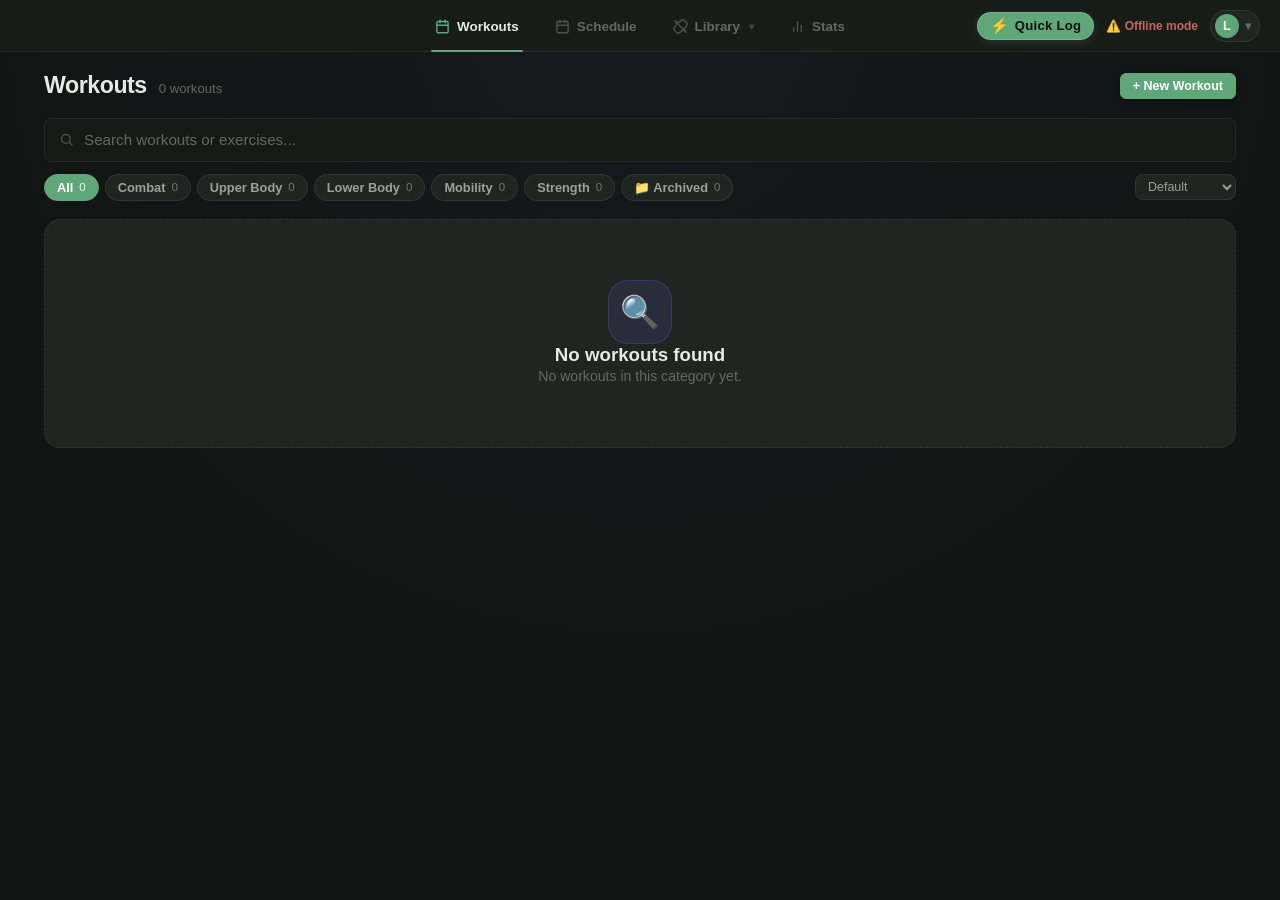
==== commit c7b3d10a: "feat(workout): add music ducking and dual chime for two-sided switching with automatic laterality in" ====
--- a/workout/index.html
+++ b/workout/index.html
@@ -256,6 +256,7 @@
 							<div id="timer-stage-header" class="timer-stage-header">
 								<span id="timer-stage-badge" class="timer-stage-badge">⏱ TIMED INTERVAL</span>
 								<h2 id="timer-stage-title" class="timer-stage-title">Exercise</h2>
+								<div id="timer-stage-cue" class="timer-stage-cue hidden"></div>
 							</div>
 							<div id="timer-media-container" class="timer-media-container hidden">
 								<img id="timer-media-img" class="timer-media-img" alt="Exercise animation" />
--- a/workout/css/styles.css
+++ b/workout/css/styles.css
@@ -3758,6 +3758,29 @@
 	word-break: break-word;
 }
 
+.timer-stage-cue {
+	margin-top: 6px;
+	display: flex;
+	justify-content: center;
+	align-items: center;
+}
+
+.timer-stage-cue-pill {
+	display: inline-flex;
+	align-items: center;
+	gap: 6px;
+	font-size: clamp(0.85rem, 1.8vw, 1.05rem);
+	font-weight: 600;
+	padding: 5px 14px;
+	border-radius: 20px;
+	background: rgba(245, 158, 11, 0.15);
+	color: #fbbf24;
+	border: 1px solid rgba(245, 158, 11, 0.35);
+	box-shadow: 0 2px 10px rgba(245, 158, 11, 0.1);
+	letter-spacing: 0.01em;
+	backdrop-filter: blur(8px);
+}
+
 .timer-center-text {
 	position: absolute;
 	top: 50%;
@@ -3826,6 +3849,69 @@
 	animation: switchSidesPulse 0.6s ease-in-out 2;
 }
 
+.switch-sides-banner {
+	position: absolute;
+	top: 26%;
+	left: 50%;
+	transform: translate(-50%, -50%) scale(0.9);
+	display: flex;
+	align-items: center;
+	gap: 12px;
+	padding: 12px 26px;
+	border-radius: 9999px;
+	background: rgba(15, 23, 42, 0.94);
+	border: 2px solid var(--accent);
+	box-shadow: 0 0 35px var(--accent-glow), 0 8px 30px rgba(0, 0, 0, 0.7);
+	color: #fff;
+	font-size: 19px;
+	font-weight: 800;
+	letter-spacing: 0.12em;
+	text-transform: uppercase;
+	z-index: 60;
+	opacity: 0;
+	pointer-events: none;
+	transition: opacity 0.25s ease, transform 0.25s cubic-bezier(0.175, 0.885, 0.32, 1.275);
+}
+
+.switch-sides-banner.visible {
+	opacity: 1;
+	transform: translate(-50%, -50%) scale(1);
+	animation: switchBannerPulse 0.8s ease-in-out infinite alternate;
+}
+
+@keyframes switchBannerPulse {
+	from { box-shadow: 0 0 25px var(--accent-glow); }
+	to { box-shadow: 0 0 50px var(--accent-glow), 0 0 75px rgba(99, 102, 241, 0.4); }
+}
+
+.side-indicator-pill {
+	display: inline-flex;
+	align-items: center;
+	gap: 6px;
+	padding: 2px 9px;
+	border-radius: 9999px;
+	font-size: 11px;
+	font-weight: 700;
+	letter-spacing: 0.04em;
+	text-transform: uppercase;
+	background: rgba(99, 102, 241, 0.16);
+	color: var(--accent);
+	border: 1px solid rgba(99, 102, 241, 0.35);
+}
+
+.side-indicator-pill.side-2 {
+	background: rgba(16, 185, 129, 0.16);
+	color: #34d399;
+	border-color: rgba(16, 185, 129, 0.35);
+}
+
+.side-pill-dot {
+	width: 6px;
+	height: 6px;
+	border-radius: 50%;
+	background: currentColor;
+}
+
 @keyframes switchSidesFade {
 	from { opacity: 0; transform: translateY(4px); }
 	to { opacity: 1; transform: translateY(0); }
@@ -4199,16 +4285,21 @@
 .step-timeline-condensed {
 	display: flex;
 	align-items: center;
-	gap: 4px;
+	gap: 2.5px;
 	width: 100%;
-	max-width: 440px;
+	max-width: 520px;
 	overflow-x: auto;
 	padding: 2px 0;
+	scrollbar-width: none;
+}
+
+.step-timeline-condensed::-webkit-scrollbar {
+	display: none;
 }
 
 .step-indicator {
 	flex: 1;
-	min-width: 14px;
+	min-width: 4px;
 	height: 6px;
 	border-radius: 3px;
 	border: none;
@@ -4233,6 +4324,7 @@
 	background: var(--accent);
 	box-shadow: 0 0 10px var(--accent-glow);
 	height: 8px;
+	transform: scaleY(1.3);
 }
 
 .player-hud-aux-wrap {
